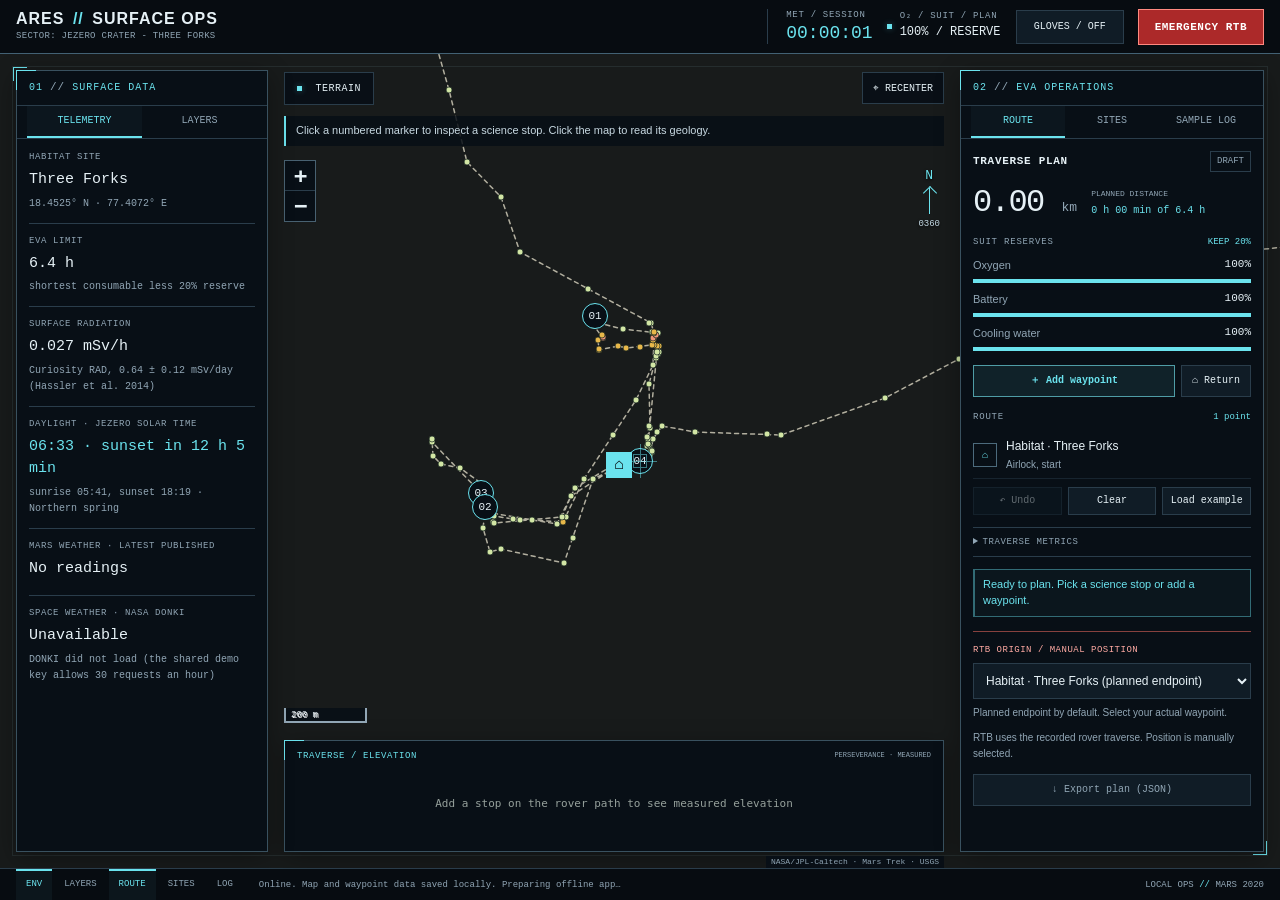
==== index.html @ 91533d03 "Improved Usability for Tablets" ====
<!DOCTYPE html>
<html lang="en">
<head>
  <meta charset="UTF-8">
  <meta name="viewport" content="width=device-width,initial-scale=1,viewport-fit=cover">
  <meta name="theme-color" content="#05090d">
  <title>ARES // Surface Ops</title>
  <link rel="stylesheet" href="assets/vendor/leaflet.css">
  <link rel="stylesheet" href="css/styles.css">
</head>
<body>
<main id="flightDeck" class="flight-deck" aria-label="ARES surface operations flight deck">
  <header class="mission-bar">
    <div class="mission-identity">
      <h1 class="brand">ARES <span>//</span> SURFACE OPS</h1>
      <div class="mission-id" title="SECTOR: JEZERO CRATER - THREE FORKS">SECTOR: JEZERO CRATER - THREE FORKS</div>
    </div>
    <div class="mission-clock" title="Mission elapsed time since this flight-deck session opened">
      <span class="telemetry-label">MET <span class="session-label">/ SESSION</span></span>
      <time id="missionElapsed" datetime="PT0S" aria-label="Mission elapsed time">00:00:00</time>
    </div>
    <div class="suit-status" id="suitStatus" data-state="standby" title="Suit reserves projected by the current EVA plan">
      <span class="status-light" aria-hidden="true"></span>
      <div><span class="telemetry-label">O₂ / SUIT <span class="session-label">/ PLAN</span></span><strong id="suitReadout">-- / STANDBY</strong></div>
    </div>
    <button id="gloveToggle" class="glove-toggle" type="button" aria-label="Glove mode" aria-pressed="false">Glove-Friendly UI: OFF</button>
    <button id="emergencyRTB" type="button">EMERGENCY RTB</button>
  </header>

  <section class="workspace" aria-label="Martian terrain and tactical consoles">
    <section class="map-panel" aria-label="Interactive Martian terrain">
      <div id="mapWrap">
        <div id="map" aria-label="Map of the Jezero delta front. Click a numbered marker to inspect a science stop."></div>
        <div class="map-reticle" aria-hidden="true"></div>
        <div class="map-hint" id="mapHint" aria-live="polite"></div>
        <div class="map-readout" id="readout"></div>
      </div>
      <div class="map-top">
        <div><span class="status-light" aria-hidden="true"></span> TERRAIN <span class="map-sector">/ JEZERO WESTERN DELTA</span></div>
        <button id="resetView" type="button" aria-label="Recenter terrain map">⌖ RECENTER</button>
      </div>
      <div class="map-bearing" aria-hidden="true"><span>N</span><i></i>0360</div>
      <section class="profile panel" aria-label="Measured route elevation">
        <div class="profile-title">TRAVERSE / ELEVATION <span>PERSEVERANCE · MEASURED</span></div>
        <canvas id="profile" aria-label="Elevation along the planned route"></canvas>
      </section>
    </section>

    <aside class="surface-dock hud-dock panel" aria-label="Surface data console">
      <div class="dock-heading"><span>01 <span class="muted">//</span> SURFACE DATA</span><button class="dock-close" type="button" aria-label="Close surface console">×</button></div>
      <nav class="dock-tabs" aria-label="Surface console views">
        <button type="button" data-console="environment" aria-controls="environmentPanel" aria-pressed="true">TELEMETRY</button>
        <button type="button" data-console="layers" aria-controls="layersPanel" aria-pressed="false">LAYERS</button>
      </nav>
      <div class="dock-scroll" tabindex="0" aria-label="Surface data">
        <section id="environmentPanel" data-console-group="surface" data-console-view="environment" aria-label="Site conditions">
          <!-- Conditions are populated from the existing NASA feeds and solar clock. -->
          <div class="conditions" id="conditions"></div>
        </section>
        <section id="layersPanel" class="layers" data-console-group="surface" data-console-view="layers" aria-label="Map layers" hidden>
          <div class="panel-title"><h2>TERRAIN OVERLAYS</h2><span class="micro-label">OPACITY / %</span></div>
          <div id="layerControls"></div>
          <div class="legend" aria-label="Rover tilt legend">
            <span><i class="swatch tilt-ok"></i> Rover tilt &lt; 10°</span>
            <span><i class="swatch tilt-caution"></i> Tilt 10°–15°</span>
            <span><i class="swatch tilt-steep"></i> Tilt &gt; 15°</span>
          </div>
          <details class="source-note">
            <summary>DATA PROVENANCE</summary>
            <p>Tiles: NASA Mars Trek. Rover stops: Perseverance waypoints, sols 13–719. Geology: USGS global geologic map.</p>
            <a href="README.md" target="_blank" rel="noopener">Sources and method ↗</a>
          </details>
        </section>
      </div>
    </aside>

    <aside class="operations-dock hud-dock panel" aria-label="EVA operations console">
      <div class="dock-heading"><span>02 <span class="muted">//</span> EVA OPERATIONS</span><button class="dock-close" type="button" aria-label="Close operations console">×</button></div>
      <nav class="dock-tabs" aria-label="Operations console views">
        <button type="button" data-console="route" aria-controls="routePanel" aria-pressed="true">ROUTE</button>
        <button type="button" data-console="sites" aria-controls="sitesPanel" aria-pressed="false">SITES</button>
        <button type="button" data-console="sampling" aria-controls="sampling" aria-pressed="false">SAMPLE LOG</button>
      </nav>
      <div class="dock-scroll operations-scroll" tabindex="0" aria-label="EVA operations">
        <section id="routePanel" class="planner" data-console-group="operations" data-console-view="route" aria-label="EVA plan">
          <div class="panel-title"><h2>TRAVERSE PLAN</h2><span class="tag" id="verdict">DRAFT</span></div>
          <div class="route-summary">
            <strong id="distance">0.00 <small>km</small></strong>
            <div>PLANNED DISTANCE<br><span id="duration"></span></div>
          </div>
          <div class="budget-title">SUIT RESERVES <span id="reserveNote"></span></div>
          <div id="budgets"></div>
          <div class="route-actions">
            <button id="addMode" class="primary" type="button" aria-pressed="false">＋ Add waypoint</button>
            <button id="returnHome" type="button">⌂ Return</button>
          </div>
          <div class="plan-label">ROUTE <span id="pointCount"></span></div>
          <ol id="routeList" aria-label="Planned waypoints"></ol>
          <div class="small-actions">
            <button id="undo" type="button">↶ Undo</button>
            <button id="clear" type="button">Clear</button>
            <button id="demo" type="button">Load example</button>
          </div>
          <details class="route-metrics">
            <summary>TRAVERSE METRICS</summary>
            <div class="stats" id="stats"></div>
          </details>
          <div id="alerts" aria-live="polite"></div>
          <section class="rtb-panel" aria-label="Emergency return to base">
            <div class="rtb-position">
              <label for="crewPosition">RTB ORIGIN / MANUAL POSITION</label>
              <select id="crewPosition" aria-describedby="positionNote"></select>
              <p id="positionNote">Planned endpoint by default. Select your actual waypoint.</p>
            </div>
            <div id="rtbStatus" role="status">RTB uses the recorded rover traverse. Position is manually selected.</div>
            <button id="dismissRTB" type="button" hidden>Dismiss return overlay</button>
          </section>
          <button class="export" id="export" type="button">↓ Export plan (JSON)</button>
        </section>

        <section id="sitesPanel" class="targets" data-console-group="operations" data-console-view="sites" aria-labelledby="sitesTitle" hidden>
          <div class="panel-title"><h2 id="sitesTitle">SCIENCE TARGETS</h2><span class="micro-label">SELECT TO INSPECT</span></div>
          <!-- Keep the startup hook used by app.js without restoring the editorial introduction. -->
          <span id="scienceGoal" hidden></span>
          <div id="targetCards"></div>
        </section>

        <section id="sampling" class="sampling" data-console-group="operations" data-console-view="sampling" aria-labelledby="samplingTitle" hidden>
          <div class="panel-title"><h2 id="samplingTitle">GEOLOGICAL SAMPLE LOG</h2><span id="sampleCount" class="tag">0 logs</span></div>
          <div class="sample-grid">
            <div>
              <label for="sampleWaypoint">SAMPLING WAYPOINT</label>
              <select id="sampleWaypoint"></select>
              <p id="sampleLocation" class="drawer-meta"></p>
              <div class="dictation-actions">
                <button id="startDictation" type="button">Start voice note</button>
                <button id="stopDictation" type="button" disabled>Stop dictation</button>
              </div>
              <p id="speechStatus" role="status"></p>
              <p id="speechInterim" aria-live="off"></p>
              <label for="sampleText">OBSERVATIONS / REVIEW BEFORE SAVING</label>
              <textarea id="sampleText" rows="5" placeholder="Rock texture, bedding, sample ID, collection method…" aria-describedby="sampleHelp"></textarea>
              <p id="sampleHelp" class="muted">Logs and drafts stay on this device and export with the plan. Audio is transcribed, not recorded.</p>
              <button id="saveSample" class="primary" type="button">Save sample log</button>
            </div>
            <ol id="sampleLogs" aria-label="Saved logs for the selected waypoint"></ol>
          </div>
        </section>
      </div>
    </aside>
  </section>

  <div class="system-bar">
    <nav class="console-launcher" aria-label="Open tactical console">
      <button type="button" data-console="environment" aria-controls="environmentPanel" aria-pressed="false">ENV</button>
      <button type="button" data-console="layers" aria-controls="layersPanel" aria-pressed="false">LAYERS</button>
      <button type="button" data-console="route" aria-controls="routePanel" aria-pressed="false">ROUTE</button>
      <button type="button" data-console="sites" aria-controls="sitesPanel" aria-pressed="false">SITES</button>
      <button type="button" data-console="sampling" aria-controls="sampling" aria-pressed="false">LOG</button>
    </nav>
    <p id="offlineStatus" role="status">Preparing local map and waypoint cache…</p>
    <span class="system-mode">LOCAL OPS <span aria-hidden="true">//</span> MARS 2020</span>
  </div>
</main>

<dialog id="inspection" aria-label="Science target inspection">
  <button id="closeDrawer" type="button" aria-label="Close inspection">×</button>
  <div id="drawerContent"></div>
</dialog>

<!-- Order matters: config and data first, then logic, then the UI. -->
<script src="assets/vendor/leaflet.js"></script>
<script src="js/offlineAssets.js"></script>
<script src="js/config.js"></script>
<script src="js/geo.js"></script>
<script src="js/roverTraverse.js"></script>
<script src="js/marsData.js"></script>
<script src="js/crewRouter.js"></script>
<script src="js/planner.js"></script>
<script src="js/nasaApi.js"></script>
<script src="js/speechNotes.js"></script>
<script src="js/sampleLog.js"></script>
<script src="js/app.js"></script>
<script src="js/solarClock.js"></script>
<script>
/* Presentation only: console navigation, session MET and a mirror of existing suit reserves. */
(function () {
  'use strict';
  var elapsed = document.getElementById('missionElapsed');
  var startedAt = performance.now();
  function tick() {
    var seconds = Math.floor((performance.now() - startedAt) / 1000);
    elapsed.textContent = [Math.floor(seconds / 3600), Math.floor(seconds / 60) % 60, seconds % 60]
      .map(function (value) { return String(value).padStart(2, '0'); }).join(':');
    elapsed.dateTime = 'PT' + seconds + 'S';
  }
  tick();
  setInterval(tick, 1000);

  var compact = window.matchMedia('(max-width: 1100px)');
  var panels = Array.from(document.querySelectorAll('[data-console-view]'));
  var controls = Array.from(document.querySelectorAll('[data-console]'));
  var openDock = '';
  function syncControls() {
    controls.forEach(function (button) {
      var panel = panels.find(function (item) { return item.dataset.consoleView === button.dataset.console; });
      var shown = !panel.hidden;
      if (button.closest('.console-launcher') && compact.matches) shown = shown && openDock === panel.dataset.consoleGroup;
      button.setAttribute('aria-pressed', String(shown));
    });
  }
  function showConsole(view, toggle) {
    var panel = panels.find(function (item) { return item.dataset.consoleView === view; });
    if (!panel) return;
    var group = panel.dataset.consoleGroup;
    openDock = toggle && !panel.hidden && openDock === group ? '' : group;
    document.body.dataset.openDock = openDock;
    panels.forEach(function (item) {
      if (item.dataset.consoleGroup === group) item.hidden = item !== panel;
    });
    panel.closest('.dock-scroll').scrollTop = 0;
    syncControls();
  }
  controls.forEach(function (button) {
    button.addEventListener('click', function () {
      showConsole(button.dataset.console, !!button.closest('.console-launcher'));
    });
  });
  function closeConsole() {
    var active = document.activeElement;
    var dock = active && active.closest('.hud-dock');
    var selected = dock && dock.querySelector('[data-console-view]:not([hidden])');
    openDock = '';
    delete document.body.dataset.openDock;
    syncControls();
    if (compact.matches && selected) {
      document.querySelector('.console-launcher [data-console="' + selected.dataset.consoleView + '"]').focus();
    }
  }
  document.querySelectorAll('.dock-close').forEach(function (button) { button.addEventListener('click', closeConsole); });
  document.addEventListener('keydown', function (event) {
    if (event.key === 'Escape' && !document.getElementById('inspection').open) closeConsole();
  });
  compact.addEventListener('change', syncControls);
  syncControls();

  // Reveal the sample console before the existing logger moves keyboard focus into it.
  document.addEventListener('click', function (event) {
    var button = event.target.closest('button');
    if (button && (button.matches('.route-log') || button.matches('#drawerContent > button:not(.primary)'))) {
      showConsole('sampling', false);
    }
    if (button && button.id === 'emergencyRTB') {
      showConsole('route', false);
      requestAnimationFrame(function () {
        document.querySelector('.rtb-panel').scrollIntoView({ block: 'nearest' });
      });
    }
  }, true);

  function syncSuit() {
    var budgets = Array.from(document.querySelectorAll('#budgets .budget'));
    var oxygen = budgets.find(function (budget) { return budget.firstElementChild.firstElementChild.textContent === 'Oxygen'; });
    var status = document.getElementById('suitStatus');
    var readout = document.getElementById('suitReadout');
    if (!oxygen) return;
    var low = budgets.some(function (budget) { return !!budget.querySelector('.low'); });
    status.dataset.state = low ? 'low' : 'nominal';
    readout.textContent = oxygen.firstElementChild.lastElementChild.textContent + (low ? ' / LOW' : ' / RESERVE');
    status.setAttribute('aria-label', 'Planned oxygen reserve ' + oxygen.firstElementChild.lastElementChild.textContent +
      (low ? '. Suit reserve below configured margin.' : '. Suit reserves within configured margin.'));
  }
  new MutationObserver(syncSuit).observe(document.getElementById('budgets'), { childList: true, subtree: true, characterData: true });
  syncSuit();
})();
</script>
</body>
</html>
---- assets/vendor/leaflet.css ----
/* required styles */

.leaflet-pane,
.leaflet-tile,
.leaflet-marker-icon,
.leaflet-marker-shadow,
.leaflet-tile-container,
.leaflet-pane > svg,
.leaflet-pane > canvas,
.leaflet-zoom-box,
.leaflet-image-layer,
.leaflet-layer {
	position: absolute;
	left: 0;
	top: 0;
	}
.leaflet-container {
	overflow: hidden;
	}
.leaflet-tile,
.leaflet-marker-icon,
.leaflet-marker-shadow {
	-webkit-user-select: none;
	   -moz-user-select: none;
	        user-select: none;
	  -webkit-user-drag: none;
	}
/* Prevents IE11 from highlighting tiles in blue */
.leaflet-tile::selection {
	background: transparent;
}
/* Safari renders non-retina tile on retina better with this, but Chrome is worse */
.leaflet-safari .leaflet-tile {
	image-rendering: -webkit-optimize-contrast;
	}
/* hack that prevents hw layers "stretching" when loading new tiles */
.leaflet-safari .leaflet-tile-container {
	width: 1600px;
	height: 1600px;
	-webkit-transform-origin: 0 0;
	}
.leaflet-marker-icon,
.leaflet-marker-shadow {
	display: block;
	}
/* .leaflet-container svg: reset svg max-width decleration shipped in Joomla! (joomla.org) 3.x */
/* .leaflet-container img: map is broken in FF if you have max-width: 100% on tiles */
.leaflet-container .leaflet-overlay-pane svg {
	max-width: none !important;
	max-height: none !important;
	}
.leaflet-container .leaflet-marker-pane img,
.leaflet-container .leaflet-shadow-pane img,
.leaflet-container .leaflet-tile-pane img,
.leaflet-container img.leaflet-image-layer,
.leaflet-container .leaflet-tile {
	max-width: none !important;
	max-height: none !important;
	width: auto;
	padding: 0;
	}

.leaflet-container img.leaflet-tile {
	/* See: https://bugs.chromium.org/p/chromium/issues/detail?id=600120 */
	mix-blend-mode: plus-lighter;
}

.leaflet-container.leaflet-touch-zoom {
	-ms-touch-action: pan-x pan-y;
	touch-action: pan-x pan-y;
	}
.leaflet-container.leaflet-touch-drag {
	-ms-touch-action: pinch-zoom;
	/* Fallback for FF which doesn't support pinch-zoom */
	touch-action: none;
	touch-action: pinch-zoom;
}
.leaflet-container.leaflet-touch-drag.leaflet-touch-zoom {
	-ms-touch-action: none;
	touch-action: none;
}
.leaflet-container {
	-webkit-tap-highlight-color: transparent;
}
.leaflet-container a {
	-webkit-tap-highlight-color: rgba(51, 181, 229, 0.4);
}
.leaflet-tile {
	filter: inherit;
	visibility: hidden;
	}
.leaflet-tile-loaded {
	visibility: inherit;
	}
.leaflet-zoom-box {
	width: 0;
	height: 0;
	-moz-box-sizing: border-box;
	     box-sizing: border-box;
	z-index: 800;
	}
/* workaround for https://bugzilla.mozilla.org/show_bug.cgi?id=888319 */
.leaflet-overlay-pane svg {
	-moz-user-select: none;
	}

.leaflet-pane         { z-index: 400; }

.leaflet-tile-pane    { z-index: 200; }
.leaflet-overlay-pane { z-index: 400; }
.leaflet-shadow-pane  { z-index: 500; }
.leaflet-marker-pane  { z-index: 600; }
.leaflet-tooltip-pane   { z-index: 650; }
.leaflet-popup-pane   { z-index: 700; }

.leaflet-map-pane canvas { z-index: 100; }
.leaflet-map-pane svg    { z-index: 200; }

.leaflet-vml-shape {
	width: 1px;
	height: 1px;
	}
.lvml {
	behavior: url(#default#VML);
	display: inline-block;
	position: absolute;
	}


/* control positioning */

.leaflet-control {
	position: relative;
	z-index: 800;
	pointer-events: visiblePainted; /* IE 9-10 doesn't have auto */
	pointer-events: auto;
	}
.leaflet-top,
.leaflet-bottom {
	position: absolute;
	z-index: 1000;
	pointer-events: none;
	}
.leaflet-top {
	top: 0;
	}
.leaflet-right {
	right: 0;
	}
.leaflet-bottom {
	bottom: 0;
	}
.leaflet-left {
	left: 0;
	}
.leaflet-control {
	float: left;
	clear: both;
	}
.leaflet-right .leaflet-control {
	float: right;
	}
.leaflet-top .leaflet-control {
	margin-top: 10px;
	}
.leaflet-bottom .leaflet-control {
	margin-bottom: 10px;
	}
.leaflet-left .leaflet-control {
	margin-left: 10px;
	}
.leaflet-right .leaflet-control {
	margin-right: 10px;
	}


/* zoom and fade animations */

.leaflet-fade-anim .leaflet-popup {
	opacity: 0;
	-webkit-transition: opacity 0.2s linear;
	   -moz-transition: opacity 0.2s linear;
	        transition: opacity 0.2s linear;
	}
.leaflet-fade-anim .leaflet-map-pane .leaflet-popup {
	opacity: 1;
	}
.leaflet-zoom-animated {
	-webkit-transform-origin: 0 0;
	    -ms-transform-origin: 0 0;
	        transform-origin: 0 0;
	}
svg.leaflet-zoom-animated {
	will-change: transform;
}

.leaflet-zoom-anim .leaflet-zoom-animated {
	-webkit-transition: -webkit-transform 0.25s cubic-bezier(0,0,0.25,1);
	   -moz-transition:    -moz-transform 0.25s cubic-bezier(0,0,0.25,1);
	        transition:         transform 0.25s cubic-bezier(0,0,0.25,1);
	}
.leaflet-zoom-anim .leaflet-tile,
.leaflet-pan-anim .leaflet-tile {
	-webkit-transition: none;
	   -moz-transition: none;
	        transition: none;
	}

.leaflet-zoom-anim .leaflet-zoom-hide {
	visibility: hidden;
	}


/* cursors */

.leaflet-interactive {
	cursor: pointer;
	}
.leaflet-grab {
	cursor: -webkit-grab;
	cursor:    -moz-grab;
	cursor:         grab;
	}
.leaflet-crosshair,
.leaflet-crosshair .leaflet-interactive {
	cursor: crosshair;
	}
.leaflet-popup-pane,
.leaflet-control {
	cursor: auto;
	}
.leaflet-dragging .leaflet-grab,
.leaflet-dragging .leaflet-grab .leaflet-interactive,
.leaflet-dragging .leaflet-marker-draggable {
	cursor: move;
	cursor: -webkit-grabbing;
	cursor:    -moz-grabbing;
	cursor:         grabbing;
	}

/* marker & overlays interactivity */
.leaflet-marker-icon,
.leaflet-marker-shadow,
.leaflet-image-layer,
.leaflet-pane > svg path,
.leaflet-tile-container {
	pointer-events: none;
	}

.leaflet-marker-icon.leaflet-interactive,
.leaflet-image-layer.leaflet-interactive,
.leaflet-pane > svg path.leaflet-interactive,
svg.leaflet-image-layer.leaflet-interactive path {
	pointer-events: visiblePainted; /* IE 9-10 doesn't have auto */
	pointer-events: auto;
	}

/* visual tweaks */

.leaflet-container {
	background: #ddd;
	outline-offset: 1px;
	}
.leaflet-container a {
	color: #0078A8;
	}
.leaflet-zoom-box {
	border: 2px dotted #38f;
	background: rgba(255,255,255,0.5);
	}


/* general typography */
.leaflet-container {
	font-family: "Helvetica Neue", Arial, Helvetica, sans-serif;
	font-size: 12px;
	font-size: 0.75rem;
	line-height: 1.5;
	}


/* general toolbar styles */

.leaflet-bar {
	box-shadow: 0 1px 5px rgba(0,0,0,0.65);
	border-radius: 4px;
	}
.leaflet-bar a {
	background-color: #fff;
	border-bottom: 1px solid #ccc;
	width: 26px;
	height: 26px;
	line-height: 26px;
	display: block;
	text-align: center;
	text-decoration: none;
	color: black;
	}
.leaflet-bar a,
.leaflet-control-layers-toggle {
	background-position: 50% 50%;
	background-repeat: no-repeat;
	display: block;
	}
.leaflet-bar a:hover,
.leaflet-bar a:focus {
	background-color: #f4f4f4;
	}
.leaflet-bar a:first-child {
	border-top-left-radius: 4px;
	border-top-right-radius: 4px;
	}
.leaflet-bar a:last-child {
	border-bottom-left-radius: 4px;
	border-bottom-right-radius: 4px;
	border-bottom: none;
	}
.leaflet-bar a.leaflet-disabled {
	cursor: default;
	background-color: #f4f4f4;
	color: #bbb;
	}

.leaflet-touch .leaflet-bar a {
	width: 30px;
	height: 30px;
	line-height: 30px;
	}
.leaflet-touch .leaflet-bar a:first-child {
	border-top-left-radius: 2px;
	border-top-right-radius: 2px;
	}
.leaflet-touch .leaflet-bar a:last-child {
	border-bottom-left-radius: 2px;
	border-bottom-right-radius: 2px;
	}

/* zoom control */

.leaflet-control-zoom-in,
.leaflet-control-zoom-out {
	font: bold 18px 'Lucida Console', Monaco, monospace;
	text-indent: 1px;
	}

.leaflet-touch .leaflet-control-zoom-in, .leaflet-touch .leaflet-control-zoom-out  {
	font-size: 22px;
	}


/* layers control */

.leaflet-control-layers {
	box-shadow: 0 1px 5px rgba(0,0,0,0.4);
	background: #fff;
	border-radius: 5px;
	}
.leaflet-control-layers-toggle {
	background-image: url(images/layers.png);
	width: 36px;
	height: 36px;
	}
.leaflet-retina .leaflet-control-layers-toggle {
	background-image: url(images/layers-2x.png);
	background-size: 26px 26px;
	}
.leaflet-touch .leaflet-control-layers-toggle {
	width: 44px;
	height: 44px;
	}
.leaflet-control-layers .leaflet-control-layers-list,
.leaflet-control-layers-expanded .leaflet-control-layers-toggle {
	display: none;
	}
.leaflet-control-layers-expanded .leaflet-control-layers-list {
	display: block;
	position: relative;
	}
.leaflet-control-layers-expanded {
	padding: 6px 10px 6px 6px;
	color: #333;
	background: #fff;
	}
.leaflet-control-layers-scrollbar {
	overflow-y: scroll;
	overflow-x: hidden;
	padding-right: 5px;
	}
.leaflet-control-layers-selector {
	margin-top: 2px;
	position: relative;
	top: 1px;
	}
.leaflet-control-layers label {
	display: block;
	font-size: 13px;
	font-size: 1.08333em;
	}
.leaflet-control-layers-separator {
	height: 0;
	border-top: 1px solid #ddd;
	margin: 5px -10px 5px -6px;
	}

/* Default icon URLs */
.leaflet-default-icon-path { /* used only in path-guessing heuristic, see L.Icon.Default */
	background-image: url(images/marker-icon.png);
	}


/* attribution and scale controls */

.leaflet-container .leaflet-control-attribution {
	background: #fff;
	background: rgba(255, 255, 255, 0.8);
	margin: 0;
	}
.leaflet-control-attribution,
.leaflet-control-scale-line {
	padding: 0 5px;
	color: #333;
	line-height: 1.4;
	}
.leaflet-control-attribution a {
	text-decoration: none;
	}
.leaflet-control-attribution a:hover,
.leaflet-control-attribution a:focus {
	text-decoration: underline;
	}
.leaflet-attribution-flag {
	display: inline !important;
	vertical-align: baseline !important;
	width: 1em;
	height: 0.6669em;
	}
.leaflet-left .leaflet-control-scale {
	margin-left: 5px;
	}
.leaflet-bottom .leaflet-control-scale {
	margin-bottom: 5px;
	}
.leaflet-control-scale-line {
	border: 2px solid #777;
	border-top: none;
	line-height: 1.1;
	padding: 2px 5px 1px;
	white-space: nowrap;
	-moz-box-sizing: border-box;
	     box-sizing: border-box;
	background: rgba(255, 255, 255, 0.8);
	text-shadow: 1px 1px #fff;
	}
.leaflet-control-scale-line:not(:first-child) {
	border-top: 2px solid #777;
	border-bottom: none;
	margin-top: -2px;
	}
.leaflet-control-scale-line:not(:first-child):not(:last-child) {
	border-bottom: 2px solid #777;
	}

.leaflet-touch .leaflet-control-attribution,
.leaflet-touch .leaflet-control-layers,
.leaflet-touch .leaflet-bar {
	box-shadow: none;
	}
.leaflet-touch .leaflet-control-layers,
.leaflet-touch .leaflet-bar {
	border: 2px solid rgba(0,0,0,0.2);
	background-clip: padding-box;
	}


/* popup */

.leaflet-popup {
	position: absolute;
	text-align: center;
	margin-bottom: 20px;
	}
.leaflet-popup-content-wrapper {
	padding: 1px;
	text-align: left;
	border-radius: 12px;
	}
.leaflet-popup-content {
	margin: 13px 24px 13px 20px;
	line-height: 1.3;
	font-size: 13px;
	font-size: 1.08333em;
	min-height: 1px;
	}
.leaflet-popup-content p {
	margin: 17px 0;
	margin: 1.3em 0;
	}
.leaflet-popup-tip-container {
	width: 40px;
	height: 20px;
	position: absolute;
	left: 50%;
	margin-top: -1px;
	margin-left: -20px;
	overflow: hidden;
	pointer-events: none;
	}
.leaflet-popup-tip {
	width: 17px;
	height: 17px;
	padding: 1px;

	margin: -10px auto 0;
	pointer-events: auto;

	-webkit-transform: rotate(45deg);
	   -moz-transform: rotate(45deg);
	    -ms-transform: rotate(45deg);
	        transform: rotate(45deg);
	}
.leaflet-popup-content-wrapper,
.leaflet-popup-tip {
	background: white;
	color: #333;
	box-shadow: 0 3px 14px rgba(0,0,0,0.4);
	}
.leaflet-container a.leaflet-popup-close-button {
	position: absolute;
	top: 0;
	right: 0;
	border: none;
	text-align: center;
	width: 24px;
	height: 24px;
	font: 16px/24px Tahoma, Verdana, sans-serif;
	color: #757575;
	text-decoration: none;
	background: transparent;
	}
.leaflet-container a.leaflet-popup-close-button:hover,
.leaflet-container a.leaflet-popup-close-button:focus {
	color: #585858;
	}
.leaflet-popup-scrolled {
	overflow: auto;
	}

.leaflet-oldie .leaflet-popup-content-wrapper {
	-ms-zoom: 1;
	}
.leaflet-oldie .leaflet-popup-tip {
	width: 24px;
	margin: 0 auto;

	-ms-filter: "progid:DXImageTransform.Microsoft.Matrix(M11=0.70710678, M12=0.70710678, M21=-0.70710678, M22=0.70710678)";
	filter: progid:DXImageTransform.Microsoft.Matrix(M11=0.70710678, M12=0.70710678, M21=-0.70710678, M22=0.70710678);
	}

.leaflet-oldie .leaflet-control-zoom,
.leaflet-oldie .leaflet-control-layers,
.leaflet-oldie .leaflet-popup-content-wrapper,
.leaflet-oldie .leaflet-popup-tip {
	border: 1px solid #999;
	}


/* div icon */

.leaflet-div-icon {
	background: #fff;
	border: 1px solid #666;
	}


/* Tooltip */
/* Base styles for the element that has a tooltip */
.leaflet-tooltip {
	position: absolute;
	padding: 6px;
	background-color: #fff;
	border: 1px solid #fff;
	border-radius: 3px;
	color: #222;
	white-space: nowrap;
	-webkit-user-select: none;
	-moz-user-select: none;
	-ms-user-select: none;
	user-select: none;
	pointer-events: none;
	box-shadow: 0 1px 3px rgba(0,0,0,0.4);
	}
.leaflet-tooltip.leaflet-interactive {
	cursor: pointer;
	pointer-events: auto;
	}
.leaflet-tooltip-top:before,
.leaflet-tooltip-bottom:before,
.leaflet-tooltip-left:before,
.leaflet-tooltip-right:before {
	position: absolute;
	pointer-events: none;
	border: 6px solid transparent;
	background: transparent;
	content: "";
	}

/* Directions */

.leaflet-tooltip-bottom {
	margin-top: 6px;
}
.leaflet-tooltip-top {
	margin-top: -6px;
}
.leaflet-tooltip-bottom:before,
.leaflet-tooltip-top:before {
	left: 50%;
	margin-left: -6px;
	}
.leaflet-tooltip-top:before {
	bottom: 0;
	margin-bottom: -12px;
	border-top-color: #fff;
	}
.leaflet-tooltip-bottom:before {
	top: 0;
	margin-top: -12px;
	margin-left: -6px;
	border-bottom-color: #fff;
	}
.leaflet-tooltip-left {
	margin-left: -6px;
}
.leaflet-tooltip-right {
	margin-left: 6px;
}
.leaflet-tooltip-left:before,
.leaflet-tooltip-right:before {
	top: 50%;
	margin-top: -6px;
	}
.leaflet-tooltip-left:before {
	right: 0;
	margin-right: -12px;
	border-left-color: #fff;
	}
.leaflet-tooltip-right:before {
	left: 0;
	margin-left: -12px;
	border-right-color: #fff;
	}

/* Printing */

@media print {
	/* Prevent printers from removing background-images of controls. */
	.leaflet-control {
		-webkit-print-color-adjust: exact;
		print-color-adjust: exact;
		}
	}
---- css/styles.css ----
/* ARES flight deck: system fonts keep the HUD available offline. */
:root {
  color-scheme: dark;
  --bg: #05090d;
  --panel: #080f16;
  --line: #2a3d4b;
  --text: #e6f1f6;
  --muted: #91a6b5;
  --accent: #6be3ee;
  --warn: #ffca65;
  --danger: #ff655f;
  --display: 'Bahnschrift', 'Arial Narrow', sans-serif;
  --body: 'Segoe UI', Arial, sans-serif;
  --mono: 'Cascadia Mono', Consolas, 'Courier New', monospace;
  --header-height: 54px;
  --system-height: 32px;
  --surface-width: 252px;
  --operations-width: 304px;
  --left-clear: calc(var(--surface-width) + 32px);
  --right-clear: calc(var(--operations-width) + 32px);
  --profile-height: 112px;
}

* { box-sizing: border-box; scrollbar-width: thin; scrollbar-color: #3b5363 #080e14; }
html, body, .flight-deck { width: 100%; height: 100vh; overflow: hidden; }
@supports (height: 100dvh) { html, body, .flight-deck { height: 100dvh; } }
body { margin: 0; background: var(--bg); color: var(--text); font: 12px/1.45 var(--body); font-variant-numeric: tabular-nums; }
.flight-deck { position: relative; isolation: isolate; }
[hidden] { display: none !important; }
a { color: var(--accent); text-decoration: none; }
a:hover { text-decoration: underline; }
button, select, textarea { color: var(--text); background: #101c26; border: 1px solid var(--line); border-radius: 0; font: inherit; }
button { min-height: 32px; padding: 6px 10px; cursor: pointer; touch-action: manipulation; transition: background .15s, border-color .15s; }
button:hover { background: #19313e; border-color: #6a93a6; }
button:disabled { opacity: .4; cursor: default; }
button:focus-visible, a:focus-visible, input:focus-visible, select:focus-visible, textarea:focus-visible, summary:focus-visible, [tabindex]:focus-visible { outline: 2px solid var(--warn); outline-offset: -2px; }
button, label, .telemetry-label, .mission-id, .dock-heading, .tag, .micro-label, .plan-label, .budget-title, .profile-title, .drawer-meta { font-family: var(--mono); }
h1, h2, h3, p { margin: 0; }
h2 { font: 600 11px/1.4 var(--mono); letter-spacing: .7px; }
label { display: block; margin-bottom: 6px; color: var(--muted); font-size: 10px; letter-spacing: .5px; }
select, textarea { width: 100%; max-width: 100%; min-height: 36px; padding: 8px; font-size: 12px; }
select { text-overflow: ellipsis; }
textarea { resize: vertical; min-height: 112px; line-height: 1.6; }
.muted { color: var(--muted); font-size: 11px; }
.good { color: var(--accent); }
.bad { color: var(--danger); }
.eyebrow { color: var(--accent); font: 11px var(--mono); letter-spacing: 1px; }

/* Compact EVA telemetry bar. */
.mission-bar { position: absolute; inset: 0 0 auto; height: var(--header-height); display: flex; align-items: center; gap: 18px; padding: 0 16px; background: #070c11; border-bottom: 1px solid #426174; z-index: 1000; }
.mission-identity { display: flex; align-items: center; gap: 28px; min-width: 0; margin-right: auto; }
.brand { font: 700 16px var(--display); letter-spacing: 1px; white-space: nowrap; }
.brand span { color: var(--accent); margin: 0 3px; }
.mission-id { color: var(--muted); font-size: 10px; letter-spacing: .3px; }
.mission-clock, .suit-status { flex: none; }
.mission-clock { border-left: 1px solid var(--line); padding-left: 18px; }
.telemetry-label { display: block; font-size: 9px; color: var(--muted); letter-spacing: .7px; }
#missionElapsed { display: block; font: 18px/1.25 var(--mono); color: var(--accent); white-space: nowrap; }
.suit-status { display: flex; align-items: center; gap: 8px; min-width: 115px; }
.suit-status strong { display: block; font: 12px/1.6 var(--mono); white-space: nowrap; }
.status-light { display: inline-block; width: 5px; height: 5px; background: var(--accent); box-shadow: 0 0 6px #6be3ee55; flex: none; }
.suit-status[data-state="standby"] .status-light { background: var(--muted); }
.suit-status[data-state="low"] { color: var(--danger); }
.suit-status[data-state="low"] .status-light { background: var(--danger); box-shadow: 0 0 6px #ff655f55; }
.glove-toggle { font-size: 0; min-width: 108px; height: 34px; }
.glove-toggle::after { content: 'GLOVES / OFF'; font: 10px var(--mono); }
.glove-toggle[aria-pressed="true"] { color: #090d11; background: var(--warn); border-color: var(--warn); }
.glove-toggle[aria-pressed="true"]::after { content: 'GLOVES / ON'; }
#emergencyRTB { flex: none; height: 36px; padding: 0 16px; color: #fff; background: #ac2929; border-color: #ff8980; font: 700 11px var(--mono); letter-spacing: .5px; }
#emergencyRTB:hover { background: #d03833; border-color: #fff; }

/* Terrain is the full workspace; every console floats over the map. */
.workspace { position: absolute; inset: var(--header-height) 0 var(--system-height); overflow: hidden; }
.map-panel, #mapWrap, #map { position: absolute; inset: 0; }
.map-panel { z-index: 0; isolation: isolate; }
#map { background: #181b1b; font: inherit; }
#map.adding { cursor: crosshair; }
.map-panel::after { content: ''; position: absolute; inset: 12px; border: 1px solid #9cc8d51a; pointer-events: none; z-index: 450; background: linear-gradient(var(--accent), var(--accent)) left top / 14px 1px no-repeat, linear-gradient(var(--accent), var(--accent)) left top / 1px 14px no-repeat, linear-gradient(var(--accent), var(--accent)) right bottom / 14px 1px no-repeat, linear-gradient(var(--accent), var(--accent)) right bottom / 1px 14px no-repeat; }
.map-top { position: absolute; top: 16px; left: var(--left-clear); right: var(--right-clear); display: flex; align-items: center; justify-content: space-between; gap: 10px; min-height: 36px; z-index: 500; font: 10px var(--mono); letter-spacing: .5px; }
.map-top > div { padding: 10px 12px; background: #080f16e8; border: 1px solid var(--line); }
.map-top .status-light { margin-right: 7px; }
.map-top button { flex: none; background: #080f16e8; font-size: 10px; }
.map-sector { color: var(--muted); }
.map-hint { position: absolute; top: 62px; left: var(--left-clear); right: var(--right-clear); z-index: 450; color: #c8d9e2; background: #080f16d9; border-left: 2px solid var(--accent); padding: 7px 10px; font-size: 11px; pointer-events: none; }
.map-readout { position: absolute; bottom: calc(var(--profile-height) + 28px); left: var(--left-clear); right: var(--right-clear); z-index: 450; color: #e6f1f6; text-align: right; font: 10px/1.7 var(--mono); text-shadow: 0 1px 3px #000, 0 0 4px #000; pointer-events: none; }
.map-reticle { position: absolute; left: 50%; top: 50%; width: 34px; height: 34px; transform: translate(-50%, -50%); z-index: 450; pointer-events: none; opacity: .5; background: linear-gradient(var(--accent), var(--accent)) center / 1px 100% no-repeat, linear-gradient(var(--accent), var(--accent)) center / 100% 1px no-repeat; }
.map-reticle::after { content: ''; position: absolute; inset: 10px; border: 1px solid var(--accent); }
.map-bearing { position: absolute; top: 114px; right: calc(var(--right-clear) + 4px); z-index: 450; display: grid; justify-items: center; gap: 5px; color: #c6dce7; font: 9px var(--mono); pointer-events: none; text-shadow: 0 1px 3px #000; }
.map-bearing span { font-size: 13px; color: var(--accent); }
.map-bearing i { width: 1px; height: 26px; background: var(--accent); position: relative; }
.map-bearing i::before { content: ''; position: absolute; top: 0; left: -4px; width: 9px; height: 9px; border-top: 1px solid var(--accent); border-left: 1px solid var(--accent); transform: rotate(45deg); }
.panel { border: 1px solid #39515f; background: var(--panel); border-radius: 0; box-shadow: 0 6px 24px #0005; }
.profile { position: absolute; bottom: 16px; left: var(--left-clear); right: var(--right-clear); height: var(--profile-height); padding: 9px 12px; z-index: 500; }
.profile-title { display: flex; justify-content: space-between; gap: 8px; font-size: 9px; letter-spacing: .6px; color: var(--accent); }
.profile-title span { color: var(--muted); font-size: 8px; }
#profile { display: block; width: 100%; height: calc(100% - 18px); margin-top: 4px; }

/* Dock shells stay fixed; only their operational content can scroll. */
.hud-dock { position: absolute; top: 16px; bottom: 16px; display: flex; flex-direction: column; min-height: 0; z-index: 600; }
.hud-dock::before, .profile::before { content: ''; position: absolute; left: -1px; top: -1px; width: 19px; height: 19px; border-left: 1px solid var(--accent); border-top: 1px solid var(--accent); pointer-events: none; }
.surface-dock { left: 16px; width: var(--surface-width); }
.operations-dock { right: 16px; width: var(--operations-width); }
.dock-heading { display: flex; align-items: center; justify-content: space-between; flex: none; min-height: 35px; padding: 0 12px; border-bottom: 1px solid var(--line); color: var(--accent); font-size: 10px; letter-spacing: 1px; }
.dock-close { display: none; }
.dock-tabs { display: flex; flex: none; padding: 0 10px; border-bottom: 1px solid var(--line); }
.dock-tabs button { flex: 1; border: 0; border-bottom: 2px solid transparent; background: transparent; font-size: 10px; color: var(--muted); padding-inline: 4px; }
.dock-tabs button[aria-pressed="true"] { border-bottom-color: var(--accent); color: var(--accent); background: #6be3ee09; }
.dock-tabs button:hover { color: var(--text); background: #6be3ee10; }
.dock-scroll { flex: 1; min-height: 0; overflow: auto; overscroll-behavior: contain; padding: 12px; }
.panel-title { display: flex; align-items: center; justify-content: space-between; gap: 8px; }
.micro-label { font-size: 8px; color: var(--muted); }
.conditions > div { padding: 11px 0; border-bottom: 1px solid var(--line); }
.conditions > div:first-child { padding-top: 0; }
.conditions > div:last-child { border-bottom: 0; }
.conditions label { margin-bottom: 5px; font-size: 9px; letter-spacing: .6px; }
.conditions strong { display: block; font: 15px/1.5 var(--mono); overflow-wrap: anywhere; }
.conditions small { display: block; color: var(--muted); font: 10px/1.6 var(--mono); margin-top: 4px; }
.layer { padding: 12px 0; border-bottom: 1px solid var(--line); }
.layer-head { display: flex; align-items: center; gap: 8px; }
.layer-head input { accent-color: var(--accent); width: 16px; height: 16px; margin: 0; flex: none; }
.layer-head label { margin: 0; color: var(--text); font: 12px var(--body); letter-spacing: 0; cursor: pointer; }
.layer small { display: block; color: var(--muted); font-size: 10px; margin: 5px 0 7px 24px; }
.slider-row { display: flex; align-items: center; gap: 8px; margin-left: 24px; }
.slider-row input { width: 100%; min-width: 0; accent-color: var(--accent); }
.slider-row output { min-width: 32px; text-align: right; color: var(--accent); font: 10px var(--mono); }
.legend { display: grid; gap: 7px; color: var(--muted); font: 10px var(--mono); padding: 14px 0; }
.swatch { display: inline-block; width: 6px; height: 6px; margin-right: 8px; }
/* Match the rover's existing scientific map symbology. */
.tilt-ok { background: #d2e6a5; }
.tilt-caution { background: #e8b84a; }
.tilt-steep { background: #ed9678; }
.source-note { border-top: 1px solid var(--line); padding-top: 12px; color: var(--muted); font-size: 10px; line-height: 1.7; }
.source-note summary { cursor: pointer; font: 10px var(--mono); }
.source-note p { margin: 10px 0; }

/* Route and consumables use aligned, tabular instrument readouts. */
.tag { padding: 3px 6px; border: 1px solid var(--line); color: var(--muted); font-size: 9px; white-space: nowrap; }
.tag.good { color: var(--accent); border-color: #387d85; background: #6be3ee0d; }
.tag.warn { color: var(--warn); border-color: #947438; background: #ffca6510; }
.tag.bad { color: var(--danger); border-color: #a74545; background: #ff655f12; }
.route-summary { display: flex; align-items: center; gap: 14px; margin: 12px 0; }
.route-summary > strong { color: var(--text); font: 32px/1.2 var(--mono); white-space: nowrap; letter-spacing: -1.5px; }
.route-summary small { color: var(--muted); font-size: 13px; letter-spacing: 0; }
.route-summary > div { font: 8px/1.9 var(--mono); color: var(--muted); }
.route-summary > div span { color: var(--accent); font-size: 10px; }
.route-actions { display: flex; gap: 6px; margin-top: 14px; }
.route-actions button { font-size: 10px; }
.primary { background: #6be3ee16; border-color: #4f9da6; color: var(--accent); font-weight: 600; }
.route-actions .primary { flex: 1; }
.primary:hover, .primary.selected { color: #05090d; background: var(--accent); border-color: var(--accent); }
.plan-label, .budget-title { display: flex; align-items: center; justify-content: space-between; color: var(--muted); font-size: 9px; letter-spacing: .8px; margin-top: 14px; }
.plan-label span, .budget-title span { color: var(--accent); letter-spacing: 0; }
ol { list-style: none; padding: 0; margin: 8px 0; }
#routeList { max-height: 152px; overflow: auto; overscroll-behavior: contain; }
#routeList li { display: flex; gap: 9px; align-items: center; font-size: 12px; padding: 6px 0; border-bottom: 1px solid #2a3d4b77; }
#routeList li b { display: grid; place-items: center; width: 24px; height: 24px; flex: none; border: 1px solid #4c6a7c; color: var(--accent); font: 10px var(--mono); }
#routeList li small { display: block; font-size: 10px; color: var(--muted); margin-top: 2px; }
.route-log { margin-left: auto; flex: none; font-size: 10px; }
.small-actions { display: flex; gap: 6px; }
.small-actions button { flex: 1; min-height: 28px; font-size: 10px; padding: 4px 6px; }
.stats { margin-top: 12px; border-top: 1px solid var(--line); }
.route-metrics { margin-top: 12px; border-block: 1px solid var(--line); }
.route-metrics summary { cursor: pointer; padding: 9px 0; color: var(--muted); font: 9px var(--mono); letter-spacing: .6px; }
.route-metrics[open] summary { color: var(--accent); }
.route-metrics .stats { margin-top: 0; }
.stat { display: flex; align-items: center; justify-content: space-between; gap: 8px; padding: 5px 0; border-bottom: 1px solid #2a3d4b77; color: var(--muted); font-size: 11px; }
.stat span:last-child { color: var(--text); font: 10px var(--mono); white-space: nowrap; }
.budget { margin-top: 9px; }
.budget > div:first-child { display: flex; justify-content: space-between; color: var(--muted); font-size: 11px; }
.budget > div:first-child span:last-child { color: var(--text); font: 11px var(--mono); }
.bar { height: 4px; background: #243441; margin-top: 5px; overflow: hidden; }
.bar span { display: block; height: 100%; background: var(--accent); }
.bar span.low { background: var(--danger); }
#alerts { margin-top: 12px; font-size: 11px; }
.alert { color: var(--warn); border: 1px solid #806331; border-left: 2px solid var(--warn); background: #ffca6508; padding: 7px 8px; margin-top: 6px; }
.alert.safe { color: var(--accent); border-color: #326b75; background: #6be3ee08; }
.alert.danger { color: #ffaaa3; border-color: #a74545; background: #ff655f10; }
.rtb-panel { display: grid; gap: 9px; padding-top: 12px; margin-top: 14px; border-top: 1px solid #87413e; scroll-margin-top: 8px; }
.rtb-position label { color: #ffaaa3; font-size: 9px; }
#positionNote, #rtbStatus { color: var(--muted); font-size: 10px; line-height: 1.6; }
#positionNote { margin-top: 6px; }
#rtbStatus { white-space: pre-line; }
#rtbStatus.warning { color: var(--warn); border-left: 2px solid var(--warn); padding-left: 8px; }
#rtbStatus.danger { color: #fff; background: #78241f; border: 1px solid var(--danger); padding: 10px; }
#dismissRTB { color: var(--danger); font-size: 10px; }
.export { width: 100%; margin-top: 12px; color: var(--muted); font-size: 10px; }
.reserve-note { color: var(--muted); font-size: 10px; line-height: 1.6; }

/* Science and sampling share the same operations dock. */
#targetCards { display: grid; gap: 12px; margin-top: 12px; }
.target-card { text-align: left; padding: 0; overflow: hidden; background: #101922; }
.terrain-thumb { height: 100px; position: relative; overflow: hidden; background: #1e272b; }
.terrain-thumb img { width: 100%; height: 100%; object-fit: cover; display: block; }
.terrain-thumb > span { position: absolute; top: 8px; left: 8px; color: var(--accent); border: 1px solid var(--line); background: #080f16e8; padding: 3px 5px; font: 10px var(--mono); }
.target-body { padding: 10px; }
.target-body small { color: var(--muted); font: 9px var(--mono); }
.target-body h3 { margin: 5px 0; font: 600 15px var(--body); }
.target-body p { color: #bfced7; font: 11px/1.5 var(--body); }
.sample-grid { display: grid; gap: 16px; margin-top: 16px; }
.sample-grid > div { min-width: 0; }
.dictation-actions { display: flex; gap: 6px; margin-top: 10px; }
.dictation-actions button { flex: 1; font-size: 10px; }
#speechStatus { color: var(--warn); font-size: 11px; margin: 10px 0; }
#speechStatus.listening { color: #fff; background: #78241f; border-left: 2px solid var(--danger); padding: 8px; }
#speechInterim { color: var(--muted); font-style: italic; overflow-wrap: anywhere; }
#speechInterim:not(:empty) { margin-bottom: 10px; }
#sampleHelp { margin: 8px 0 12px; }
#saveSample { width: 100%; }
#sampleLogs { margin: 0; }
#sampleLogs li { border-top: 1px solid var(--line); padding: 12px 0; }
#sampleLogs time { color: var(--muted); font: 10px var(--mono); }
#sampleLogs p { margin-top: 6px; white-space: pre-wrap; overflow-wrap: anywhere; }
.drawer-meta { color: var(--muted); font-size: 10px; line-height: 1.8; }

/* Leaflet controls stay in the clear map area, above the elevation instrument. */
.leaflet-top.leaflet-left { top: 106px; left: var(--left-clear); }
.leaflet-left .leaflet-control { margin-left: 0; }
.leaflet-top .leaflet-control { margin-top: 0; }
.leaflet-bottom.leaflet-left { bottom: calc(var(--profile-height) + 28px); left: var(--left-clear); }
.leaflet-bottom.leaflet-right { right: var(--right-clear); }
.leaflet-container a { color: var(--accent); }
.leaflet-bar { border: 1px solid #486171 !important; border-radius: 0; box-shadow: none; }
.leaflet-bar a { background: #080f16ec; color: var(--text); border-color: var(--line); border-radius: 0 !important; }
.leaflet-bar a:hover { background: #19313e; color: var(--text); }
.leaflet-control-attribution { color: var(--muted); background: #080f16e8 !important; font: 8px/1.5 var(--mono); }
.leaflet-control-scale-line { color: var(--text); background: #080f16d9; border-color: var(--muted); font: 9px var(--mono); }
.leaflet-tooltip { background: #080f16; border: 1px solid var(--line); border-radius: 0; color: var(--text); font: 11px var(--mono); }
.marker-target, .marker-habitat { display: grid; place-items: center; border: 1px solid var(--accent); background: #080f16; color: #e6f1f6; font: 11px var(--mono); cursor: pointer; }
.marker-target { border-radius: 50%; }
.marker-habitat { background: var(--accent); color: #05090d; font-size: 16px; }

/* System rail and narrow-screen console launchers. */
.system-bar { position: absolute; inset: auto 0 0; height: var(--system-height); display: flex; align-items: center; gap: 16px; padding: 0 16px; background: #070c11; border-top: 1px solid var(--line); z-index: 1000; }
.console-launcher { display: flex; align-self: stretch; gap: 2px; flex: none; }
.console-launcher button { min-height: 0; padding: 0 10px; border: 0; background: transparent; color: var(--muted); font-size: 9px; }
.console-launcher button[aria-pressed="true"] { color: var(--accent); background: #6be3ee0c; box-shadow: inset 0 2px var(--accent); }
.console-launcher button:hover { color: var(--text); background: #19313e; }
#offlineStatus { min-width: 0; overflow: hidden; text-overflow: ellipsis; white-space: nowrap; color: var(--muted); font: 9px var(--mono); }
#offlineStatus.cache-warning { color: var(--warn); }
.system-mode { flex: none; margin-left: auto; font: 9px var(--mono); color: var(--muted); }
.system-mode span { color: var(--accent); }

/* Target inspection stays a bounded flight-deck drawer. */
dialog { position: fixed; inset: var(--header-height) 0 var(--system-height) auto; margin: 0; width: 440px; max-width: 100%; height: auto; max-height: none; padding: 24px; overflow: auto; overscroll-behavior: contain; color: var(--text); background: #080f16; border: 1px solid #486171; border-right: 0; }
dialog::backdrop { background: #0008; }
#closeDrawer { float: right; font-size: 20px; padding: 0 8px; }
dialog h2 { margin: 16px 0 8px; font: 500 30px var(--display); }
dialog h3 { margin: 20px 0 6px; color: var(--accent); font: 10px var(--mono); letter-spacing: 1px; }
dialog p { color: #bfced7; font-size: 12px; line-height: 1.7; margin-bottom: 6px; }
dialog p.live { color: var(--muted); font-size: 11px; }
dialog .primary { width: 100%; margin: 18px 0 10px; }
.gallery { display: grid; grid-template-columns: repeat(3, 1fr); gap: 6px; }
.gallery p { grid-column: 1 / -1; }
.gallery img { width: 100%; aspect-ratio: 1; object-fit: cover; display: block; }

/* Glove targets grow within docks, preserving the mission bar and viewport. */
body.glove-ui { --muted: #b4c7d2; --line: #526c7d; }
.glove-ui .hud-dock button, .glove-ui .hud-dock select, .glove-ui .hud-dock textarea,
.glove-ui dialog button, .glove-ui .gallery a, .glove-ui .source-note a { min-height: 60px; min-width: 60px; padding: 12px; font-size: 16px; }
.glove-ui .dock-tabs { flex-wrap: wrap; }
.glove-ui .dock-tabs button { min-width: 0; font-size: 12px; padding-inline: 4px; }
.glove-ui .layer-head { position: relative; min-height: 60px; }
.glove-ui .layer-head input { width: 30px; height: 30px; }
.glove-ui .layer-head label { display: flex; align-items: center; min-height: 60px; font-size: 16px; }
.glove-ui .layer-head label::before { content: ''; position: absolute; inset: 0; }
.glove-ui .slider-row { margin-left: 0; min-height: 60px; }
.glove-ui input[type="range"] { height: 60px; }
.glove-ui .slider-row output { font-size: 14px; }
.glove-ui .leaflet-control-zoom a { width: 60px; height: 60px; line-height: 60px; font-size: 30px; }
.glove-ui .marker-target, .glove-ui .marker-habitat { border-width: 2px; font-size: 22px; }
.glove-ui .stat, .glove-ui .stat span:last-child, .glove-ui .budget > div:first-child,
.glove-ui .budget > div:first-child span:last-child, .glove-ui #routeList li,
.glove-ui #routeList li small, .glove-ui #alerts, .glove-ui #rtbStatus,
.glove-ui #positionNote, .glove-ui .conditions small, .glove-ui .layer small,
.glove-ui .legend, .glove-ui #speechStatus, .glove-ui #sampleHelp { font-size: 14px; }
.glove-ui #routeList { max-height: 230px; }
.glove-ui .small-actions { flex-wrap: wrap; }
.glove-ui .bar { height: 8px; }
.glove-ui .source-note a { display: inline-flex; align-items: center; }
.glove-ui .route-metrics summary, .glove-ui .source-note summary { min-height: 60px; padding-block: 20px; font-size: 12px; }
.glove-ui .console-launcher button { padding-inline: 14px; font-size: 11px; }

@media (max-width: 1350px) {
  .mission-identity { flex-direction: column; align-items: flex-start; gap: 2px; }
  .mission-id { font-size: 9px; }
  .mission-bar { gap: 14px; }
  .map-sector { display: none; }
  .profile-title span { font-size: 7px; letter-spacing: 0; }
}
@media (max-width: 1100px) {
  :root { --left-clear: 20px; --right-clear: 20px; --system-height: 40px; }
  .hud-dock { display: none; top: 12px; bottom: 12px; width: min(352px, calc(100% - 32px)); }
  .surface-dock { left: 16px; }
  .operations-dock { right: 16px; }
  body[data-open-dock="surface"] .surface-dock, body[data-open-dock="operations"] .operations-dock { display: flex; }
  .dock-close { display: block; min-height: 32px; padding: 0 8px; border: 0; font-size: 20px; }
  .dock-heading { padding-right: 4px; }
  .console-launcher button { padding-inline: 14px; font-size: 10px; }
  .system-mode { display: none; }
  .mission-id { font-size: 8px; }
  .mission-bar { gap: 12px; }
  .brand { font-size: 14px; }
}
@media (max-width: 700px) {
  :root { --header-height: 56px; }
  .mission-bar { padding: 0 8px; gap: 8px; }
  .mission-identity { flex: 1; gap: 3px; }
  .brand { font-size: 11px; letter-spacing: 0; }
  .brand span { margin: 0; }
  .mission-id { width: 100%; max-width: 175px; font-size: 7px; line-height: 1.3; letter-spacing: 0; }
  .mission-clock { padding-left: 8px; }
  #missionElapsed { font-size: 12px; }
  .telemetry-label { font-size: 8px; letter-spacing: 0; }
  .session-label { display: none; }
  .suit-status { min-width: 50px; gap: 4px; }
  .suit-status strong { font-size: 9px; max-width: 58px; white-space: normal; line-height: 1.2; }
  .suit-status .status-light { width: 4px; height: 4px; }
  .glove-toggle { min-width: 48px; width: 48px; height: 38px; padding: 2px; }
  .glove-toggle::after { content: 'GLOVE\A OFF'; font-size: 9px; line-height: 1.6; white-space: pre; }
  .glove-toggle[aria-pressed="true"]::after { content: 'GLOVE\A ON'; }
  #emergencyRTB { width: 78px; height: 38px; padding: 4px; font-size: 10px; line-height: 1.5; letter-spacing: 0; }
  .map-top { top: 16px; }
  .map-hint { top: 62px; font-size: 10px; }
  .profile { padding: 8px; }
  .profile-title { font-size: 8px; letter-spacing: 0; }
  .profile-title span { font-size: 7px; }
  .map-readout { font-size: 9px; line-height: 1.5; }
  .system-bar { gap: 8px; padding: 0 8px; }
  .console-launcher { flex: 1; justify-content: space-between; }
  .console-launcher button { flex: 1; padding-inline: 8px; }
  #offlineStatus { display: none; }
  .glove-ui .console-launcher button { padding-inline: 8px; }
  dialog { padding: 18px; }
}
@media (max-width: 420px) {
  .mission-bar { gap: 5px; padding-inline: 6px; }
  .brand { max-width: 100%; font-size: 9px; line-height: 1.2; white-space: normal; }
  .mission-id { font-size: 6px; }
  .mission-clock { padding-left: 5px; }
  #missionElapsed { font-size: 10px; }
  .suit-status { min-width: 44px; }
  .suit-status strong { font-size: 8px; max-width: 44px; }
  .glove-toggle { min-width: 38px; width: 38px; }
  .glove-toggle::after { font-size: 8px; }
  #emergencyRTB { width: 68px; font-size: 9px; }
}
@media (max-height: 650px) {
  .hud-dock { top: 12px; bottom: 12px; }
  .conditions > div { padding-block: 9px; }
  .conditions strong { font-size: 13px; }
}
@media (max-height: 450px) {
  .map-hint { display: none; }
  .leaflet-top.leaflet-left { top: 62px; }
  .leaflet-control-zoom { display: flex; }
  .leaflet-control-zoom a { border-bottom: 0; }
  .leaflet-control-zoom a:first-child { border-right: 1px solid var(--line); }
}
@media (prefers-reduced-motion: reduce) { button { transition: none; } }
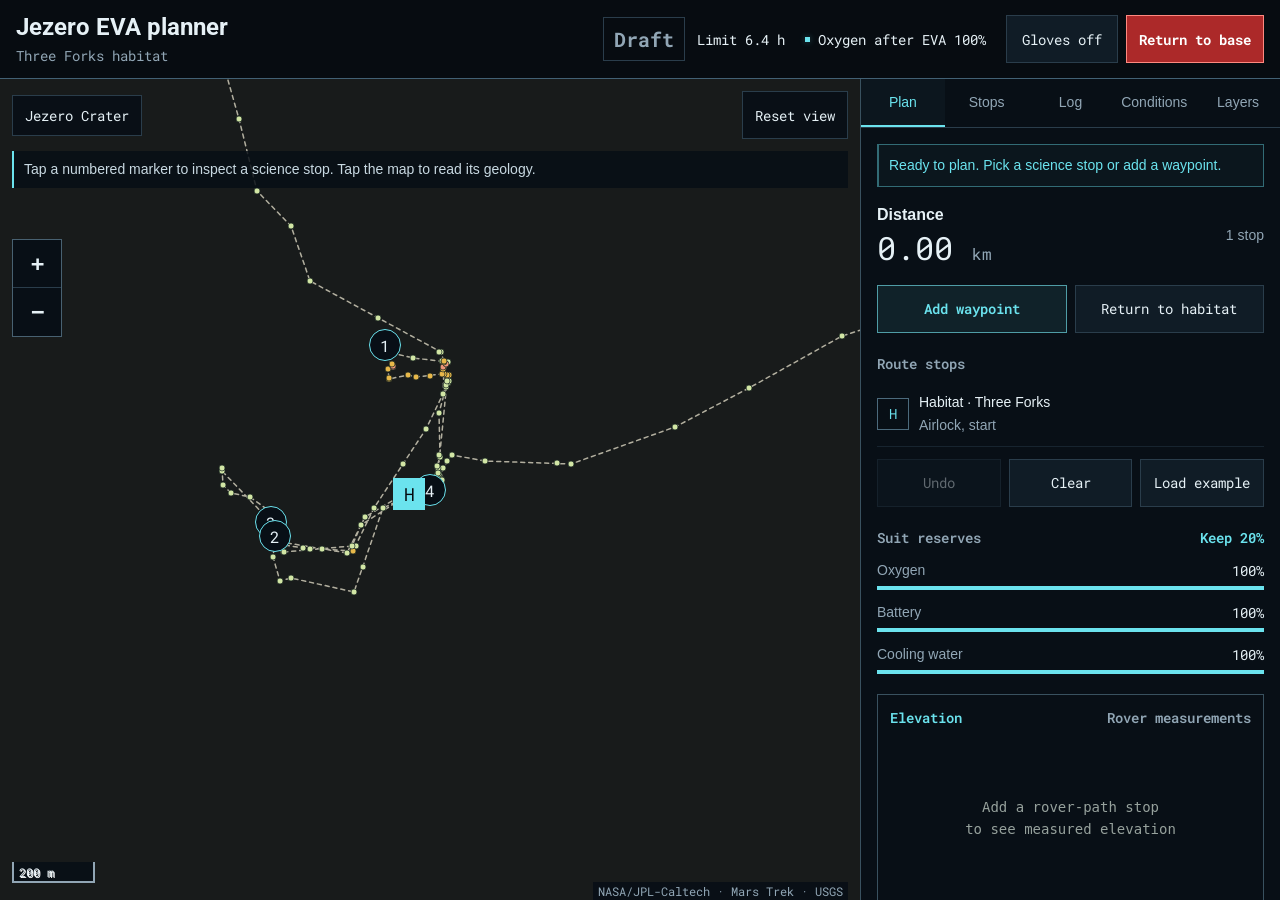
==== commit 4b321044: "UI Readability Improvements" ====
--- a/index.html
+++ b/index.html
@@ -4,166 +4,143 @@
   <meta charset="UTF-8">
   <meta name="viewport" content="width=device-width,initial-scale=1,viewport-fit=cover">
   <meta name="theme-color" content="#05090d">
-  <title>ARES // Surface Ops</title>
+  <title>Jezero EVA planner</title>
   <link rel="stylesheet" href="assets/vendor/leaflet.css">
   <link rel="stylesheet" href="css/styles.css">
 </head>
 <body>
-<main id="flightDeck" class="flight-deck" aria-label="ARES surface operations flight deck">
+<main id="flightDeck" class="flight-deck" aria-label="Jezero EVA planner">
   <header class="mission-bar">
     <div class="mission-identity">
-      <h1 class="brand">ARES <span>//</span> SURFACE OPS</h1>
-      <div class="mission-id" title="SECTOR: JEZERO CRATER - THREE FORKS">SECTOR: JEZERO CRATER - THREE FORKS</div>
+      <h1 class="brand">Jezero EVA planner</h1>
+      <p class="mission-id">Three Forks habitat</p>
     </div>
-    <div class="mission-clock" title="Mission elapsed time since this flight-deck session opened">
-      <span class="telemetry-label">MET <span class="session-label">/ SESSION</span></span>
-      <time id="missionElapsed" datetime="PT0S" aria-label="Mission elapsed time">00:00:00</time>
+    <div class="mission-summary" role="status" aria-live="polite" aria-atomic="true">
+      <strong id="verdict" class="tag">Draft</strong>
+      <span id="duration">Limit 6.4 h</span>
     </div>
-    <div class="suit-status" id="suitStatus" data-state="standby" title="Suit reserves projected by the current EVA plan">
+    <div id="suitStatus" class="suit-status" data-state="standby">
       <span class="status-light" aria-hidden="true"></span>
-      <div><span class="telemetry-label">O₂ / SUIT <span class="session-label">/ PLAN</span></span><strong id="suitReadout">-- / STANDBY</strong></div>
+      <strong id="suitReadout">Oxygen after EVA 100%</strong>
     </div>
-    <button id="gloveToggle" class="glove-toggle" type="button" aria-label="Glove mode" aria-pressed="false">Glove-Friendly UI: OFF</button>
-    <button id="emergencyRTB" type="button">EMERGENCY RTB</button>
+    <div class="mission-actions">
+      <button id="gloveToggle" class="glove-toggle" type="button" aria-pressed="false">Gloves off</button>
+      <button id="emergencyRTB" type="button" aria-controls="rtbPanel">Return to base</button>
+    </div>
   </header>
 
-  <section class="workspace" aria-label="Martian terrain and tactical consoles">
-    <section class="map-panel" aria-label="Interactive Martian terrain">
-      <div id="mapWrap">
-        <div id="map" aria-label="Map of the Jezero delta front. Click a numbered marker to inspect a science stop."></div>
-        <div class="map-reticle" aria-hidden="true"></div>
-        <div class="map-hint" id="mapHint" aria-live="polite"></div>
-        <div class="map-readout" id="readout"></div>
-      </div>
-      <div class="map-top">
-        <div><span class="status-light" aria-hidden="true"></span> TERRAIN <span class="map-sector">/ JEZERO WESTERN DELTA</span></div>
-        <button id="resetView" type="button" aria-label="Recenter terrain map">⌖ RECENTER</button>
-      </div>
-      <div class="map-bearing" aria-hidden="true"><span>N</span><i></i>0360</div>
-      <section class="profile panel" aria-label="Measured route elevation">
-        <div class="profile-title">TRAVERSE / ELEVATION <span>PERSEVERANCE · MEASURED</span></div>
-        <canvas id="profile" aria-label="Elevation along the planned route"></canvas>
-      </section>
-    </section>
+  <section class="workspace" aria-label="Map and EVA plan">
+    <aside class="side-panel" aria-label="EVA planning panel">
+      <nav class="panel-tabs" role="tablist" aria-label="Planner tabs">
+        <button id="planTab" type="button" role="tab" data-panel="routePanel" aria-controls="routePanel" aria-selected="true" tabindex="0">Plan</button>
+        <button id="stopsTab" type="button" role="tab" data-panel="sitesPanel" aria-controls="sitesPanel" aria-selected="false" tabindex="-1">Stops</button>
+        <button id="logTab" type="button" role="tab" data-panel="sampling" aria-controls="sampling" aria-selected="false" tabindex="-1">Log</button>
+        <button id="conditionsTab" type="button" role="tab" data-panel="environmentPanel" aria-controls="environmentPanel" aria-selected="false" tabindex="-1">Conditions</button>
+        <button id="layersTab" type="button" role="tab" data-panel="layersPanel" aria-controls="layersPanel" aria-selected="false" tabindex="-1">Layers</button>
+      </nav>
+      <div class="panel-scroll">
+        <section id="routePanel" role="tabpanel" aria-labelledby="planTab" tabindex="0">
+          <div id="alerts" role="status" aria-live="polite"></div>
+          <div class="route-summary">
+            <div><h2>Distance</h2><strong id="distance">0.00 <small>km</small></strong></div>
+            <span id="pointCount" class="muted">1 stop</span>
+          </div>
+          <div class="route-actions">
+            <button id="addMode" class="primary" type="button" aria-pressed="false">Add waypoint</button>
+            <button id="returnHome" type="button">Return to habitat</button>
+          </div>
+          <h2 class="plan-label">Route stops</h2>
+          <ol id="routeList" aria-label="Planned route stops"></ol>
+          <div class="small-actions">
+            <button id="undo" type="button">Undo</button>
+            <button id="clear" type="button">Clear</button>
+            <button id="demo" type="button">Load example</button>
+          </div>
+          <h2 class="budget-title">Suit reserves <span id="reserveNote">Keep 20%</span></h2>
+          <div id="budgets"></div>
+          <section class="profile" aria-labelledby="profileTitle">
+            <h2 id="profileTitle" class="profile-title">Elevation <span>Rover measurements</span></h2>
+            <canvas id="profile" role="img" aria-label="Route elevation profile"></canvas>
+          </section>
+          <details class="route-metrics">
+            <summary>Route details</summary>
+            <div id="stats" class="stats"></div>
+          </details>
+          <section id="rtbPanel" class="rtb-panel" aria-labelledby="rtbTitle">
+            <h2 id="rtbTitle">Return to base</h2>
+            <div class="rtb-position">
+              <label for="crewPosition">Crew position · manual</label>
+              <select id="crewPosition" aria-describedby="positionNote"></select>
+              <p id="positionNote">Select your actual stop. The default is the planned endpoint; there is no live position feed.</p>
+            </div>
+            <button id="calculateRTB" type="button">Calculate return route</button>
+            <p id="rtbStatus" role="status">Compute the fastest walking route to the habitat on the recorded rover traverse.</p>
+            <button id="dismissRTB" type="button" hidden>Dismiss return route</button>
+          </section>
+          <button id="export" class="export" type="button">Export plan (JSON)</button>
+        </section>
 
-    <aside class="surface-dock hud-dock panel" aria-label="Surface data console">
-      <div class="dock-heading"><span>01 <span class="muted">//</span> SURFACE DATA</span><button class="dock-close" type="button" aria-label="Close surface console">×</button></div>
-      <nav class="dock-tabs" aria-label="Surface console views">
-        <button type="button" data-console="environment" aria-controls="environmentPanel" aria-pressed="true">TELEMETRY</button>
-        <button type="button" data-console="layers" aria-controls="layersPanel" aria-pressed="false">LAYERS</button>
-      </nav>
-      <div class="dock-scroll" tabindex="0" aria-label="Surface data">
-        <section id="environmentPanel" data-console-group="surface" data-console-view="environment" aria-label="Site conditions">
-          <!-- Conditions are populated from the existing NASA feeds and solar clock. -->
-          <div class="conditions" id="conditions"></div>
+        <section id="sitesPanel" role="tabpanel" aria-labelledby="stopsTab" tabindex="0" hidden>
+          <p id="scienceGoal"></p>
+          <div id="targetCards"></div>
         </section>
-        <section id="layersPanel" class="layers" data-console-group="surface" data-console-view="layers" aria-label="Map layers" hidden>
-          <div class="panel-title"><h2>TERRAIN OVERLAYS</h2><span class="micro-label">OPACITY / %</span></div>
+
+        <section id="sampling" role="tabpanel" aria-labelledby="logTab" tabindex="0" hidden>
+          <div class="panel-title"><h2>Sample log</h2><span id="sampleCount" class="muted">0 logs</span></div>
+          <div class="sample-grid">
+            <div>
+              <label for="sampleWaypoint">Stop</label>
+              <select id="sampleWaypoint" aria-describedby="sampleLocation"></select>
+              <p id="sampleLocation" class="muted"></p>
+              <div class="dictation-actions">
+                <button id="startDictation" type="button">Start dictation</button>
+                <button id="stopDictation" type="button" disabled>Stop dictation</button>
+              </div>
+              <p id="speechStatus" role="status"></p>
+              <p id="speechInterim" aria-live="off"></p>
+              <label for="sampleText">Observations · review before saving</label>
+              <textarea id="sampleText" rows="5" placeholder="Rock texture, bedding, sample ID, collection method…" aria-describedby="sampleHelp"></textarea>
+              <p id="sampleHelp" class="muted">Notes and drafts stay on this device and export with the plan. Dictation saves text; audio is not recorded.</p>
+              <button id="saveSample" class="primary" type="button">Save sample log</button>
+            </div>
+            <ol id="sampleLogs" aria-label="Saved logs for the selected stop"></ol>
+          </div>
+        </section>
+
+        <section id="environmentPanel" role="tabpanel" aria-labelledby="conditionsTab" tabindex="0" hidden>
+          <h2>Conditions</h2>
+          <div id="conditions" class="conditions"></div>
+          <p id="offlineStatus" role="status">Preparing local map and waypoint cache…</p>
+        </section>
+
+        <section id="layersPanel" role="tabpanel" aria-labelledby="layersTab" tabindex="0" hidden>
+          <h2>Map layers</h2>
           <div id="layerControls"></div>
           <div class="legend" aria-label="Rover tilt legend">
-            <span><i class="swatch tilt-ok"></i> Rover tilt &lt; 10°</span>
-            <span><i class="swatch tilt-caution"></i> Tilt 10°–15°</span>
-            <span><i class="swatch tilt-steep"></i> Tilt &gt; 15°</span>
+            <span><i class="swatch tilt-ok" aria-hidden="true"></i>Tilt below 10°</span>
+            <span><i class="swatch tilt-caution" aria-hidden="true"></i>Tilt from 10° to caution limit</span>
+            <span><i class="swatch tilt-steep" aria-hidden="true"></i>Tilt at or above caution limit</span>
           </div>
           <details class="source-note">
-            <summary>DATA PROVENANCE</summary>
-            <p>Tiles: NASA Mars Trek. Rover stops: Perseverance waypoints, sols 13–719. Geology: USGS global geologic map.</p>
-            <a href="README.md" target="_blank" rel="noopener">Sources and method ↗</a>
+            <summary>Data sources and assumptions</summary>
+            <p>Imagery: NASA Mars Trek. Elevation and tilt: Perseverance's recorded traverse. Geology: USGS global map, coarse at this scale.</p>
+            <p>Route checks use every layer's data even when hidden. Ground away from the rover path has no measured elevation.</p>
+            <p>This is an educational planning concept. Walking speed, suit limits and safety margins are model assumptions.</p>
           </details>
         </section>
       </div>
     </aside>
 
-    <aside class="operations-dock hud-dock panel" aria-label="EVA operations console">
-      <div class="dock-heading"><span>02 <span class="muted">//</span> EVA OPERATIONS</span><button class="dock-close" type="button" aria-label="Close operations console">×</button></div>
-      <nav class="dock-tabs" aria-label="Operations console views">
-        <button type="button" data-console="route" aria-controls="routePanel" aria-pressed="true">ROUTE</button>
-        <button type="button" data-console="sites" aria-controls="sitesPanel" aria-pressed="false">SITES</button>
-        <button type="button" data-console="sampling" aria-controls="sampling" aria-pressed="false">SAMPLE LOG</button>
-      </nav>
-      <div class="dock-scroll operations-scroll" tabindex="0" aria-label="EVA operations">
-        <section id="routePanel" class="planner" data-console-group="operations" data-console-view="route" aria-label="EVA plan">
-          <div class="panel-title"><h2>TRAVERSE PLAN</h2><span class="tag" id="verdict">DRAFT</span></div>
-          <div class="route-summary">
-            <strong id="distance">0.00 <small>km</small></strong>
-            <div>PLANNED DISTANCE<br><span id="duration"></span></div>
-          </div>
-          <div class="budget-title">SUIT RESERVES <span id="reserveNote"></span></div>
-          <div id="budgets"></div>
-          <div class="route-actions">
-            <button id="addMode" class="primary" type="button" aria-pressed="false">＋ Add waypoint</button>
-            <button id="returnHome" type="button">⌂ Return</button>
-          </div>
-          <div class="plan-label">ROUTE <span id="pointCount"></span></div>
-          <ol id="routeList" aria-label="Planned waypoints"></ol>
-          <div class="small-actions">
-            <button id="undo" type="button">↶ Undo</button>
-            <button id="clear" type="button">Clear</button>
-            <button id="demo" type="button">Load example</button>
-          </div>
-          <details class="route-metrics">
-            <summary>TRAVERSE METRICS</summary>
-            <div class="stats" id="stats"></div>
-          </details>
-          <div id="alerts" aria-live="polite"></div>
-          <section class="rtb-panel" aria-label="Emergency return to base">
-            <div class="rtb-position">
-              <label for="crewPosition">RTB ORIGIN / MANUAL POSITION</label>
-              <select id="crewPosition" aria-describedby="positionNote"></select>
-              <p id="positionNote">Planned endpoint by default. Select your actual waypoint.</p>
-            </div>
-            <div id="rtbStatus" role="status">RTB uses the recorded rover traverse. Position is manually selected.</div>
-            <button id="dismissRTB" type="button" hidden>Dismiss return overlay</button>
-          </section>
-          <button class="export" id="export" type="button">↓ Export plan (JSON)</button>
-        </section>
-
-        <section id="sitesPanel" class="targets" data-console-group="operations" data-console-view="sites" aria-labelledby="sitesTitle" hidden>
-          <div class="panel-title"><h2 id="sitesTitle">SCIENCE TARGETS</h2><span class="micro-label">SELECT TO INSPECT</span></div>
-          <!-- Keep the startup hook used by app.js without restoring the editorial introduction. -->
-          <span id="scienceGoal" hidden></span>
-          <div id="targetCards"></div>
-        </section>
-
-        <section id="sampling" class="sampling" data-console-group="operations" data-console-view="sampling" aria-labelledby="samplingTitle" hidden>
-          <div class="panel-title"><h2 id="samplingTitle">GEOLOGICAL SAMPLE LOG</h2><span id="sampleCount" class="tag">0 logs</span></div>
-          <div class="sample-grid">
-            <div>
-              <label for="sampleWaypoint">SAMPLING WAYPOINT</label>
-              <select id="sampleWaypoint"></select>
-              <p id="sampleLocation" class="drawer-meta"></p>
-              <div class="dictation-actions">
-                <button id="startDictation" type="button">Start voice note</button>
-                <button id="stopDictation" type="button" disabled>Stop dictation</button>
-              </div>
-              <p id="speechStatus" role="status"></p>
-              <p id="speechInterim" aria-live="off"></p>
-              <label for="sampleText">OBSERVATIONS / REVIEW BEFORE SAVING</label>
-              <textarea id="sampleText" rows="5" placeholder="Rock texture, bedding, sample ID, collection method…" aria-describedby="sampleHelp"></textarea>
-              <p id="sampleHelp" class="muted">Logs and drafts stay on this device and export with the plan. Audio is transcribed, not recorded.</p>
-              <button id="saveSample" class="primary" type="button">Save sample log</button>
-            </div>
-            <ol id="sampleLogs" aria-label="Saved logs for the selected waypoint"></ol>
-          </div>
-        </section>
-      </div>
-    </aside>
+    <section class="map-panel" aria-label="Jezero terrain map">
+      <div class="map-toolbar"><span>Jezero Crater</span><button id="resetView" type="button">Reset view</button></div>
+      <p id="mapHint" class="map-hint"></p>
+      <div id="mapWrap"><div id="map" aria-label="Interactive Mars map"></div></div>
+      <p id="readout" class="map-readout" aria-live="off"></p>
+    </section>
   </section>
-
-  <div class="system-bar">
-    <nav class="console-launcher" aria-label="Open tactical console">
-      <button type="button" data-console="environment" aria-controls="environmentPanel" aria-pressed="false">ENV</button>
-      <button type="button" data-console="layers" aria-controls="layersPanel" aria-pressed="false">LAYERS</button>
-      <button type="button" data-console="route" aria-controls="routePanel" aria-pressed="false">ROUTE</button>
-      <button type="button" data-console="sites" aria-controls="sitesPanel" aria-pressed="false">SITES</button>
-      <button type="button" data-console="sampling" aria-controls="sampling" aria-pressed="false">LOG</button>
-    </nav>
-    <p id="offlineStatus" role="status">Preparing local map and waypoint cache…</p>
-    <span class="system-mode">LOCAL OPS <span aria-hidden="true">//</span> MARS 2020</span>
-  </div>
 </main>
 
-<dialog id="inspection" aria-label="Science target inspection">
+<dialog id="inspection" aria-label="Science stop inspection">
   <button id="closeDrawer" type="button" aria-label="Close inspection">×</button>
   <div id="drawerContent"></div>
 </dialog>
@@ -182,97 +159,6 @@
 <script src="js/sampleLog.js"></script>
 <script src="js/app.js"></script>
 <script src="js/solarClock.js"></script>
-<script>
-/* Presentation only: console navigation, session MET and a mirror of existing suit reserves. */
-(function () {
-  'use strict';
-  var elapsed = document.getElementById('missionElapsed');
-  var startedAt = performance.now();
-  function tick() {
-    var seconds = Math.floor((performance.now() - startedAt) / 1000);
-    elapsed.textContent = [Math.floor(seconds / 3600), Math.floor(seconds / 60) % 60, seconds % 60]
-      .map(function (value) { return String(value).padStart(2, '0'); }).join(':');
-    elapsed.dateTime = 'PT' + seconds + 'S';
-  }
-  tick();
-  setInterval(tick, 1000);
-
-  var compact = window.matchMedia('(max-width: 1100px)');
-  var panels = Array.from(document.querySelectorAll('[data-console-view]'));
-  var controls = Array.from(document.querySelectorAll('[data-console]'));
-  var openDock = '';
-  function syncControls() {
-    controls.forEach(function (button) {
-      var panel = panels.find(function (item) { return item.dataset.consoleView === button.dataset.console; });
-      var shown = !panel.hidden;
-      if (button.closest('.console-launcher') && compact.matches) shown = shown && openDock === panel.dataset.consoleGroup;
-      button.setAttribute('aria-pressed', String(shown));
-    });
-  }
-  function showConsole(view, toggle) {
-    var panel = panels.find(function (item) { return item.dataset.consoleView === view; });
-    if (!panel) return;
-    var group = panel.dataset.consoleGroup;
-    openDock = toggle && !panel.hidden && openDock === group ? '' : group;
-    document.body.dataset.openDock = openDock;
-    panels.forEach(function (item) {
-      if (item.dataset.consoleGroup === group) item.hidden = item !== panel;
-    });
-    panel.closest('.dock-scroll').scrollTop = 0;
-    syncControls();
-  }
-  controls.forEach(function (button) {
-    button.addEventListener('click', function () {
-      showConsole(button.dataset.console, !!button.closest('.console-launcher'));
-    });
-  });
-  function closeConsole() {
-    var active = document.activeElement;
-    var dock = active && active.closest('.hud-dock');
-    var selected = dock && dock.querySelector('[data-console-view]:not([hidden])');
-    openDock = '';
-    delete document.body.dataset.openDock;
-    syncControls();
-    if (compact.matches && selected) {
-      document.querySelector('.console-launcher [data-console="' + selected.dataset.consoleView + '"]').focus();
-    }
-  }
-  document.querySelectorAll('.dock-close').forEach(function (button) { button.addEventListener('click', closeConsole); });
-  document.addEventListener('keydown', function (event) {
-    if (event.key === 'Escape' && !document.getElementById('inspection').open) closeConsole();
-  });
-  compact.addEventListener('change', syncControls);
-  syncControls();
-
-  // Reveal the sample console before the existing logger moves keyboard focus into it.
-  document.addEventListener('click', function (event) {
-    var button = event.target.closest('button');
-    if (button && (button.matches('.route-log') || button.matches('#drawerContent > button:not(.primary)'))) {
-      showConsole('sampling', false);
-    }
-    if (button && button.id === 'emergencyRTB') {
-      showConsole('route', false);
-      requestAnimationFrame(function () {
-        document.querySelector('.rtb-panel').scrollIntoView({ block: 'nearest' });
-      });
-    }
-  }, true);
-
-  function syncSuit() {
-    var budgets = Array.from(document.querySelectorAll('#budgets .budget'));
-    var oxygen = budgets.find(function (budget) { return budget.firstElementChild.firstElementChild.textContent === 'Oxygen'; });
-    var status = document.getElementById('suitStatus');
-    var readout = document.getElementById('suitReadout');
-    if (!oxygen) return;
-    var low = budgets.some(function (budget) { return !!budget.querySelector('.low'); });
-    status.dataset.state = low ? 'low' : 'nominal';
-    readout.textContent = oxygen.firstElementChild.lastElementChild.textContent + (low ? ' / LOW' : ' / RESERVE');
-    status.setAttribute('aria-label', 'Planned oxygen reserve ' + oxygen.firstElementChild.lastElementChild.textContent +
-      (low ? '. Suit reserve below configured margin.' : '. Suit reserves within configured margin.'));
-  }
-  new MutationObserver(syncSuit).observe(document.getElementById('budgets'), { childList: true, subtree: true, characterData: true });
-  syncSuit();
-})();
-</script>
+<script src="js/panels.js"></script>
 </body>
 </html>
--- a/css/styles.css
+++ b/css/styles.css
@@ -1,4 +1,6 @@
-/* ARES flight deck: system fonts keep the HUD available offline. */
+/* Existing system fonts and palette, with bundled fallbacks for offline use. */
+@font-face { font-family: 'Jezero Sans'; src: url('../assets/fonts/Roboto.ttf') format('truetype'); font-weight: 100 900; font-display: swap; }
+@font-face { font-family: 'Jezero Mono'; src: url('../assets/fonts/RobotoMono.ttf') format('truetype'); font-weight: 100 700; font-display: swap; }
 :root {
   color-scheme: dark;
   --bg: #05090d;
@@ -9,351 +11,244 @@
   --accent: #6be3ee;
   --warn: #ffca65;
   --danger: #ff655f;
-  --display: 'Bahnschrift', 'Arial Narrow', sans-serif;
-  --body: 'Segoe UI', Arial, sans-serif;
-  --mono: 'Cascadia Mono', Consolas, 'Courier New', monospace;
-  --header-height: 54px;
-  --system-height: 32px;
-  --surface-width: 252px;
-  --operations-width: 304px;
-  --left-clear: calc(var(--surface-width) + 32px);
-  --right-clear: calc(var(--operations-width) + 32px);
-  --profile-height: 112px;
-}
-
+  --display: 'Bahnschrift', 'Arial Narrow', 'Jezero Sans', sans-serif;
+  --body: 'Segoe UI', Arial, 'Jezero Sans', sans-serif;
+  --mono: 'Cascadia Mono', Consolas, 'Jezero Mono', 'Courier New', monospace;
+  --target-size: 48px;
+}
 * { box-sizing: border-box; scrollbar-width: thin; scrollbar-color: #3b5363 #080e14; }
-html, body, .flight-deck { width: 100%; height: 100vh; overflow: hidden; }
-@supports (height: 100dvh) { html, body, .flight-deck { height: 100dvh; } }
-body { margin: 0; background: var(--bg); color: var(--text); font: 12px/1.45 var(--body); font-variant-numeric: tabular-nums; }
-.flight-deck { position: relative; isolation: isolate; }
+html, body { width: 100%; height: 100%; }
+body { margin: 0; background: var(--bg); color: var(--text); font: 14px/1.5 var(--body); font-variant-numeric: tabular-nums; }
+.flight-deck { height: 100vh; height: 100dvh; display: grid; grid-template-rows: auto minmax(0, 1fr); padding: env(safe-area-inset-top) env(safe-area-inset-right) env(safe-area-inset-bottom) env(safe-area-inset-left); isolation: isolate; }
 [hidden] { display: none !important; }
 a { color: var(--accent); text-decoration: none; }
 a:hover { text-decoration: underline; }
 button, select, textarea { color: var(--text); background: #101c26; border: 1px solid var(--line); border-radius: 0; font: inherit; }
-button { min-height: 32px; padding: 6px 10px; cursor: pointer; touch-action: manipulation; transition: background .15s, border-color .15s; }
+button { min-height: var(--target-size); min-width: var(--target-size); padding: 10px 12px; cursor: pointer; touch-action: manipulation; transition: background .15s, border-color .15s; }
 button:hover { background: #19313e; border-color: #6a93a6; }
 button:disabled { opacity: .4; cursor: default; }
 button:focus-visible, a:focus-visible, input:focus-visible, select:focus-visible, textarea:focus-visible, summary:focus-visible, [tabindex]:focus-visible { outline: 2px solid var(--warn); outline-offset: -2px; }
-button, label, .telemetry-label, .mission-id, .dock-heading, .tag, .micro-label, .plan-label, .budget-title, .profile-title, .drawer-meta { font-family: var(--mono); }
+button, label, .mission-id, .tag, .plan-label, .budget-title, .profile-title, .drawer-meta { font-family: var(--mono); }
 h1, h2, h3, p { margin: 0; }
-h2 { font: 600 11px/1.4 var(--mono); letter-spacing: .7px; }
-label { display: block; margin-bottom: 6px; color: var(--muted); font-size: 10px; letter-spacing: .5px; }
-select, textarea { width: 100%; max-width: 100%; min-height: 36px; padding: 8px; font-size: 12px; }
+h2 { font: 600 16px/1.5 var(--body); }
+label { display: block; margin-bottom: 6px; color: var(--muted); font-size: 14px; }
+select, textarea { width: 100%; max-width: 100%; min-height: var(--target-size); padding: 10px; font-size: 14px; }
 select { text-overflow: ellipsis; }
-textarea { resize: vertical; min-height: 112px; line-height: 1.6; }
-.muted { color: var(--muted); font-size: 11px; }
+textarea { resize: vertical; min-height: 140px; line-height: 1.6; }
+small, .muted { color: var(--muted); font-size: 14px; }
 .good { color: var(--accent); }
 .bad { color: var(--danger); }
-.eyebrow { color: var(--accent); font: 11px var(--mono); letter-spacing: 1px; }
-
-/* Compact EVA telemetry bar. */
-.mission-bar { position: absolute; inset: 0 0 auto; height: var(--header-height); display: flex; align-items: center; gap: 18px; padding: 0 16px; background: #070c11; border-bottom: 1px solid #426174; z-index: 1000; }
-.mission-identity { display: flex; align-items: center; gap: 28px; min-width: 0; margin-right: auto; }
-.brand { font: 700 16px var(--display); letter-spacing: 1px; white-space: nowrap; }
-.brand span { color: var(--accent); margin: 0 3px; }
-.mission-id { color: var(--muted); font-size: 10px; letter-spacing: .3px; }
-.mission-clock, .suit-status { flex: none; }
-.mission-clock { border-left: 1px solid var(--line); padding-left: 18px; }
-.telemetry-label { display: block; font-size: 9px; color: var(--muted); letter-spacing: .7px; }
-#missionElapsed { display: block; font: 18px/1.25 var(--mono); color: var(--accent); white-space: nowrap; }
-.suit-status { display: flex; align-items: center; gap: 8px; min-width: 115px; }
-.suit-status strong { display: block; font: 12px/1.6 var(--mono); white-space: nowrap; }
+.eyebrow { color: var(--accent); font: 14px var(--mono); }
+
+/* Telemetry remains in the layout, so it never covers the map or panel. */
+.mission-bar { display: flex; flex-wrap: wrap; align-items: center; gap: 12px 20px; padding: 12px 16px; background: #070c11; border-bottom: 1px solid #426174; }
+.mission-identity { margin-right: auto; min-width: 0; }
+.brand { font: 700 24px/1.3 var(--display); }
+.mission-id { color: var(--muted); font-size: 14px; margin-top: 2px; }
+.mission-summary { display: flex; flex-wrap: wrap; align-items: center; gap: 8px 12px; }
+#duration { font: 14px/1.5 var(--mono); }
+.tag { padding: 6px 10px; border: 1px solid var(--line); color: var(--muted); font-size: 20px; }
+.tag.good { color: var(--accent); border-color: #387d85; background: #6be3ee0d; }
+.tag.warn { color: var(--warn); border-color: #947438; background: #ffca6510; }
+.tag.bad { color: var(--danger); border-color: #a74545; background: #ff655f12; }
+.suit-status { display: flex; align-items: center; gap: 8px; }
+.suit-status strong { font: 14px/1.5 var(--mono); }
 .status-light { display: inline-block; width: 5px; height: 5px; background: var(--accent); box-shadow: 0 0 6px #6be3ee55; flex: none; }
 .suit-status[data-state="standby"] .status-light { background: var(--muted); }
 .suit-status[data-state="low"] { color: var(--danger); }
 .suit-status[data-state="low"] .status-light { background: var(--danger); box-shadow: 0 0 6px #ff655f55; }
-.glove-toggle { font-size: 0; min-width: 108px; height: 34px; }
-.glove-toggle::after { content: 'GLOVES / OFF'; font: 10px var(--mono); }
+.mission-actions { display: flex; gap: 8px; }
+.glove-toggle { min-width: 112px; }
 .glove-toggle[aria-pressed="true"] { color: #090d11; background: var(--warn); border-color: var(--warn); }
-.glove-toggle[aria-pressed="true"]::after { content: 'GLOVES / ON'; }
-#emergencyRTB { flex: none; height: 36px; padding: 0 16px; color: #fff; background: #ac2929; border-color: #ff8980; font: 700 11px var(--mono); letter-spacing: .5px; }
+#emergencyRTB { color: #fff; background: #ac2929; border-color: #ff8980; font-weight: 700; }
 #emergencyRTB:hover { background: #d03833; border-color: #fff; }
 
-/* Terrain is the full workspace; every console floats over the map. */
-.workspace { position: absolute; inset: var(--header-height) 0 var(--system-height); overflow: hidden; }
-.map-panel, #mapWrap, #map { position: absolute; inset: 0; }
-.map-panel { z-index: 0; isolation: isolate; }
+/* A dedicated map canvas and one 420px panel. */
+.workspace { display: grid; grid-template-columns: minmax(0, 1fr) 420px; min-height: 0; }
+.side-panel { grid-column: 2; grid-row: 1; display: flex; flex-direction: column; min-height: 0; min-width: 0; background: var(--panel); border-left: 1px solid #39515f; }
+.panel-tabs { display: flex; flex: none; border-bottom: 1px solid var(--line); }
+.panel-tabs button { flex: 1; min-width: 0; border: 0; border-bottom: 2px solid transparent; background: transparent; color: var(--muted); padding-inline: 6px; font: 14px var(--body); }
+.panel-tabs button[aria-selected="true"] { border-bottom-color: var(--accent); color: var(--accent); background: #6be3ee09; }
+.panel-tabs button:hover { color: var(--text); background: #6be3ee10; }
+.panel-scroll { flex: 1; min-height: 0; overflow: auto; overscroll-behavior: contain; padding: 16px; }
+.panel-title { display: flex; align-items: center; justify-content: space-between; gap: 8px; }
+.map-panel { grid-column: 1; grid-row: 1; position: relative; min-width: 0; min-height: 0; isolation: isolate; overflow: hidden; }
+#mapWrap, #map { position: absolute; inset: 0; }
 #map { background: #181b1b; font: inherit; }
 #map.adding { cursor: crosshair; }
-.map-panel::after { content: ''; position: absolute; inset: 12px; border: 1px solid #9cc8d51a; pointer-events: none; z-index: 450; background: linear-gradient(var(--accent), var(--accent)) left top / 14px 1px no-repeat, linear-gradient(var(--accent), var(--accent)) left top / 1px 14px no-repeat, linear-gradient(var(--accent), var(--accent)) right bottom / 14px 1px no-repeat, linear-gradient(var(--accent), var(--accent)) right bottom / 1px 14px no-repeat; }
-.map-top { position: absolute; top: 16px; left: var(--left-clear); right: var(--right-clear); display: flex; align-items: center; justify-content: space-between; gap: 10px; min-height: 36px; z-index: 500; font: 10px var(--mono); letter-spacing: .5px; }
-.map-top > div { padding: 10px 12px; background: #080f16e8; border: 1px solid var(--line); }
-.map-top .status-light { margin-right: 7px; }
-.map-top button { flex: none; background: #080f16e8; font-size: 10px; }
-.map-sector { color: var(--muted); }
-.map-hint { position: absolute; top: 62px; left: var(--left-clear); right: var(--right-clear); z-index: 450; color: #c8d9e2; background: #080f16d9; border-left: 2px solid var(--accent); padding: 7px 10px; font-size: 11px; pointer-events: none; }
-.map-readout { position: absolute; bottom: calc(var(--profile-height) + 28px); left: var(--left-clear); right: var(--right-clear); z-index: 450; color: #e6f1f6; text-align: right; font: 10px/1.7 var(--mono); text-shadow: 0 1px 3px #000, 0 0 4px #000; pointer-events: none; }
-.map-reticle { position: absolute; left: 50%; top: 50%; width: 34px; height: 34px; transform: translate(-50%, -50%); z-index: 450; pointer-events: none; opacity: .5; background: linear-gradient(var(--accent), var(--accent)) center / 1px 100% no-repeat, linear-gradient(var(--accent), var(--accent)) center / 100% 1px no-repeat; }
-.map-reticle::after { content: ''; position: absolute; inset: 10px; border: 1px solid var(--accent); }
-.map-bearing { position: absolute; top: 114px; right: calc(var(--right-clear) + 4px); z-index: 450; display: grid; justify-items: center; gap: 5px; color: #c6dce7; font: 9px var(--mono); pointer-events: none; text-shadow: 0 1px 3px #000; }
-.map-bearing span { font-size: 13px; color: var(--accent); }
-.map-bearing i { width: 1px; height: 26px; background: var(--accent); position: relative; }
-.map-bearing i::before { content: ''; position: absolute; top: 0; left: -4px; width: 9px; height: 9px; border-top: 1px solid var(--accent); border-left: 1px solid var(--accent); transform: rotate(45deg); }
-.panel { border: 1px solid #39515f; background: var(--panel); border-radius: 0; box-shadow: 0 6px 24px #0005; }
-.profile { position: absolute; bottom: 16px; left: var(--left-clear); right: var(--right-clear); height: var(--profile-height); padding: 9px 12px; z-index: 500; }
-.profile-title { display: flex; justify-content: space-between; gap: 8px; font-size: 9px; letter-spacing: .6px; color: var(--accent); }
-.profile-title span { color: var(--muted); font-size: 8px; }
-#profile { display: block; width: 100%; height: calc(100% - 18px); margin-top: 4px; }
-
-/* Dock shells stay fixed; only their operational content can scroll. */
-.hud-dock { position: absolute; top: 16px; bottom: 16px; display: flex; flex-direction: column; min-height: 0; z-index: 600; }
-.hud-dock::before, .profile::before { content: ''; position: absolute; left: -1px; top: -1px; width: 19px; height: 19px; border-left: 1px solid var(--accent); border-top: 1px solid var(--accent); pointer-events: none; }
-.surface-dock { left: 16px; width: var(--surface-width); }
-.operations-dock { right: 16px; width: var(--operations-width); }
-.dock-heading { display: flex; align-items: center; justify-content: space-between; flex: none; min-height: 35px; padding: 0 12px; border-bottom: 1px solid var(--line); color: var(--accent); font-size: 10px; letter-spacing: 1px; }
-.dock-close { display: none; }
-.dock-tabs { display: flex; flex: none; padding: 0 10px; border-bottom: 1px solid var(--line); }
-.dock-tabs button { flex: 1; border: 0; border-bottom: 2px solid transparent; background: transparent; font-size: 10px; color: var(--muted); padding-inline: 4px; }
-.dock-tabs button[aria-pressed="true"] { border-bottom-color: var(--accent); color: var(--accent); background: #6be3ee09; }
-.dock-tabs button:hover { color: var(--text); background: #6be3ee10; }
-.dock-scroll { flex: 1; min-height: 0; overflow: auto; overscroll-behavior: contain; padding: 12px; }
-.panel-title { display: flex; align-items: center; justify-content: space-between; gap: 8px; }
-.micro-label { font-size: 8px; color: var(--muted); }
-.conditions > div { padding: 11px 0; border-bottom: 1px solid var(--line); }
-.conditions > div:first-child { padding-top: 0; }
-.conditions > div:last-child { border-bottom: 0; }
-.conditions label { margin-bottom: 5px; font-size: 9px; letter-spacing: .6px; }
-.conditions strong { display: block; font: 15px/1.5 var(--mono); overflow-wrap: anywhere; }
-.conditions small { display: block; color: var(--muted); font: 10px/1.6 var(--mono); margin-top: 4px; }
-.layer { padding: 12px 0; border-bottom: 1px solid var(--line); }
-.layer-head { display: flex; align-items: center; gap: 8px; }
-.layer-head input { accent-color: var(--accent); width: 16px; height: 16px; margin: 0; flex: none; }
-.layer-head label { margin: 0; color: var(--text); font: 12px var(--body); letter-spacing: 0; cursor: pointer; }
-.layer small { display: block; color: var(--muted); font-size: 10px; margin: 5px 0 7px 24px; }
-.slider-row { display: flex; align-items: center; gap: 8px; margin-left: 24px; }
-.slider-row input { width: 100%; min-width: 0; accent-color: var(--accent); }
-.slider-row output { min-width: 32px; text-align: right; color: var(--accent); font: 10px var(--mono); }
-.legend { display: grid; gap: 7px; color: var(--muted); font: 10px var(--mono); padding: 14px 0; }
-.swatch { display: inline-block; width: 6px; height: 6px; margin-right: 8px; }
-/* Match the rover's existing scientific map symbology. */
-.tilt-ok { background: #d2e6a5; }
-.tilt-caution { background: #e8b84a; }
-.tilt-steep { background: #ed9678; }
-.source-note { border-top: 1px solid var(--line); padding-top: 12px; color: var(--muted); font-size: 10px; line-height: 1.7; }
-.source-note summary { cursor: pointer; font: 10px var(--mono); }
-.source-note p { margin: 10px 0; }
-
-/* Route and consumables use aligned, tabular instrument readouts. */
-.tag { padding: 3px 6px; border: 1px solid var(--line); color: var(--muted); font-size: 9px; white-space: nowrap; }
-.tag.good { color: var(--accent); border-color: #387d85; background: #6be3ee0d; }
-.tag.warn { color: var(--warn); border-color: #947438; background: #ffca6510; }
-.tag.bad { color: var(--danger); border-color: #a74545; background: #ff655f12; }
-.route-summary { display: flex; align-items: center; gap: 14px; margin: 12px 0; }
-.route-summary > strong { color: var(--text); font: 32px/1.2 var(--mono); white-space: nowrap; letter-spacing: -1.5px; }
-.route-summary small { color: var(--muted); font-size: 13px; letter-spacing: 0; }
-.route-summary > div { font: 8px/1.9 var(--mono); color: var(--muted); }
-.route-summary > div span { color: var(--accent); font-size: 10px; }
-.route-actions { display: flex; gap: 6px; margin-top: 14px; }
-.route-actions button { font-size: 10px; }
+.map-toolbar { position: absolute; top: 12px; left: 12px; right: 12px; z-index: 500; display: flex; justify-content: space-between; align-items: center; gap: 8px; pointer-events: none; }
+.map-toolbar > span { padding: 10px 12px; background: #080f16e8; border: 1px solid var(--line); font: 14px var(--mono); }
+.map-toolbar button { background: #080f16e8; pointer-events: auto; }
+.map-hint { position: absolute; top: 72px; left: 12px; right: 12px; z-index: 450; color: #c8d9e2; background: #080f16d9; border-left: 2px solid var(--accent); padding: 8px 10px; font-size: 14px; pointer-events: none; }
+.map-readout { position: absolute; bottom: 36px; left: 76px; right: 12px; z-index: 450; color: #e6f1f6; text-align: right; font: 14px/1.5 var(--mono); text-shadow: 0 1px 3px #000, 0 0 4px #000; pointer-events: none; }
+
+/* Plan contents follow the decision and editing flow. */
+.route-summary { display: flex; align-items: center; justify-content: space-between; gap: 14px; margin: 16px 0; }
+#distance { color: var(--text); font: 32px/1.3 var(--mono); }
+#distance small { font-size: 16px; }
+.route-actions { display: flex; gap: 8px; }
+.route-actions button { flex: 1; }
 .primary { background: #6be3ee16; border-color: #4f9da6; color: var(--accent); font-weight: 600; }
-.route-actions .primary { flex: 1; }
 .primary:hover, .primary.selected { color: #05090d; background: var(--accent); border-color: var(--accent); }
-.plan-label, .budget-title { display: flex; align-items: center; justify-content: space-between; color: var(--muted); font-size: 9px; letter-spacing: .8px; margin-top: 14px; }
-.plan-label span, .budget-title span { color: var(--accent); letter-spacing: 0; }
+.plan-label, .budget-title { display: flex; align-items: center; justify-content: space-between; gap: 8px; color: var(--muted); font-size: 14px; margin-top: 20px; }
+.budget-title span { color: var(--accent); }
 ol { list-style: none; padding: 0; margin: 8px 0; }
-#routeList { max-height: 152px; overflow: auto; overscroll-behavior: contain; }
-#routeList li { display: flex; gap: 9px; align-items: center; font-size: 12px; padding: 6px 0; border-bottom: 1px solid #2a3d4b77; }
-#routeList li b { display: grid; place-items: center; width: 24px; height: 24px; flex: none; border: 1px solid #4c6a7c; color: var(--accent); font: 10px var(--mono); }
-#routeList li small { display: block; font-size: 10px; color: var(--muted); margin-top: 2px; }
-.route-log { margin-left: auto; flex: none; font-size: 10px; }
-.small-actions { display: flex; gap: 6px; }
-.small-actions button { flex: 1; min-height: 28px; font-size: 10px; padding: 4px 6px; }
-.stats { margin-top: 12px; border-top: 1px solid var(--line); }
-.route-metrics { margin-top: 12px; border-block: 1px solid var(--line); }
-.route-metrics summary { cursor: pointer; padding: 9px 0; color: var(--muted); font: 9px var(--mono); letter-spacing: .6px; }
-.route-metrics[open] summary { color: var(--accent); }
-.route-metrics .stats { margin-top: 0; }
-.stat { display: flex; align-items: center; justify-content: space-between; gap: 8px; padding: 5px 0; border-bottom: 1px solid #2a3d4b77; color: var(--muted); font-size: 11px; }
-.stat span:last-child { color: var(--text); font: 10px var(--mono); white-space: nowrap; }
-.budget { margin-top: 9px; }
-.budget > div:first-child { display: flex; justify-content: space-between; color: var(--muted); font-size: 11px; }
-.budget > div:first-child span:last-child { color: var(--text); font: 11px var(--mono); }
+#routeList li { display: flex; gap: 10px; align-items: center; padding: 10px 0; border-bottom: 1px solid #2a3d4b77; }
+#routeList li b { display: grid; place-items: center; width: 32px; height: 32px; flex: none; border: 1px solid #4c6a7c; color: var(--accent); font: 14px var(--mono); }
+#routeList li > div { min-width: 0; overflow-wrap: anywhere; }
+#routeList li small { display: block; margin-top: 2px; }
+.route-log { margin-left: auto; flex: none; }
+.small-actions { display: flex; flex-wrap: wrap; gap: 8px; margin-top: 12px; }
+.small-actions button { flex: 1; padding-inline: 8px; }
+.budget { margin-top: 12px; }
+.budget > div:first-child { display: flex; justify-content: space-between; color: var(--muted); }
+.budget > div:first-child span:last-child { color: var(--text); font-family: var(--mono); }
 .bar { height: 4px; background: #243441; margin-top: 5px; overflow: hidden; }
 .bar span { display: block; height: 100%; background: var(--accent); }
 .bar span.low { background: var(--danger); }
-#alerts { margin-top: 12px; font-size: 11px; }
-.alert { color: var(--warn); border: 1px solid #806331; border-left: 2px solid var(--warn); background: #ffca6508; padding: 7px 8px; margin-top: 6px; }
+.alert { color: var(--warn); border: 1px solid #806331; border-left: 2px solid var(--warn); background: #ffca6508; padding: 10px; margin-bottom: 8px; }
 .alert.safe { color: var(--accent); border-color: #326b75; background: #6be3ee08; }
 .alert.danger { color: #ffaaa3; border-color: #a74545; background: #ff655f10; }
-.rtb-panel { display: grid; gap: 9px; padding-top: 12px; margin-top: 14px; border-top: 1px solid #87413e; scroll-margin-top: 8px; }
-.rtb-position label { color: #ffaaa3; font-size: 9px; }
-#positionNote, #rtbStatus { color: var(--muted); font-size: 10px; line-height: 1.6; }
-#positionNote { margin-top: 6px; }
+.profile { margin-top: 20px; padding: 12px; border: 1px solid #39515f; background: var(--panel); }
+.profile-title { display: flex; flex-wrap: wrap; justify-content: space-between; gap: 4px 8px; font-size: 14px; color: var(--accent); }
+.profile-title span { color: var(--muted); }
+#profile { display: block; width: 100%; height: 164px; margin-top: 8px; }
+.route-metrics { margin-top: 16px; border-block: 1px solid var(--line); }
+summary { display: list-item; cursor: pointer; min-height: var(--target-size); padding: 12px 0; font: 14px/1.5 var(--mono); color: var(--muted); }
+.route-metrics[open] summary { color: var(--accent); }
+.stat { display: flex; align-items: center; justify-content: space-between; gap: 8px; padding: 8px 0; border-bottom: 1px solid #2a3d4b77; color: var(--muted); }
+.stat span:last-child { color: var(--text); font-family: var(--mono); text-align: right; }
+.rtb-panel { display: grid; gap: 12px; padding-top: 16px; margin-top: 20px; border-top: 1px solid #87413e; scroll-margin-top: 8px; }
+.rtb-position label { color: #ffaaa3; }
+#positionNote, #rtbStatus { color: var(--muted); line-height: 1.6; }
+#positionNote { margin-top: 8px; }
 #rtbStatus { white-space: pre-line; }
 #rtbStatus.warning { color: var(--warn); border-left: 2px solid var(--warn); padding-left: 8px; }
 #rtbStatus.danger { color: #fff; background: #78241f; border: 1px solid var(--danger); padding: 10px; }
-#dismissRTB { color: var(--danger); font-size: 10px; }
-.export { width: 100%; margin-top: 12px; color: var(--muted); font-size: 10px; }
-.reserve-note { color: var(--muted); font-size: 10px; line-height: 1.6; }
-
-/* Science and sampling share the same operations dock. */
-#targetCards { display: grid; gap: 12px; margin-top: 12px; }
-.target-card { text-align: left; padding: 0; overflow: hidden; background: #101922; }
-.terrain-thumb { height: 100px; position: relative; overflow: hidden; background: #1e272b; }
-.terrain-thumb img { width: 100%; height: 100%; object-fit: cover; display: block; }
-.terrain-thumb > span { position: absolute; top: 8px; left: 8px; color: var(--accent); border: 1px solid var(--line); background: #080f16e8; padding: 3px 5px; font: 10px var(--mono); }
-.target-body { padding: 10px; }
-.target-body small { color: var(--muted); font: 9px var(--mono); }
-.target-body h3 { margin: 5px 0; font: 600 15px var(--body); }
-.target-body p { color: #bfced7; font: 11px/1.5 var(--body); }
+#dismissRTB { color: var(--danger); }
+.export { width: 100%; margin-top: 20px; color: var(--muted); }
+.reserve-note { color: var(--muted); line-height: 1.6; }
+
+/* Science cards pair a left photo with right-hand metadata. */
+#scienceGoal { line-height: 1.7; }
+#targetCards { display: grid; gap: 12px; margin-top: 16px; }
+.target-card { display: grid; grid-template-columns: 112px minmax(0, 1fr); text-align: left; padding: 0; overflow: hidden; background: #101922; }
+.terrain-thumb { min-height: 140px; height: 100%; position: relative; overflow: hidden; background: #1e272b; }
+.terrain-thumb img { width: 100%; height: 100%; object-fit: cover; position: absolute; inset: 0; display: block; }
+.terrain-thumb > span { position: absolute; bottom: 8px; left: 8px; right: 8px; color: var(--accent); border: 1px solid var(--line); background: #080f16e8; padding: 3px 5px; font: 14px var(--mono); }
+.target-body { padding: 12px; }
+.target-body small { font-family: var(--mono); }
+.target-body h3 { margin: 5px 0; font: 600 18px/1.4 var(--body); }
+.target-body p { color: #bfced7; font: 14px/1.5 var(--body); }
 .sample-grid { display: grid; gap: 16px; margin-top: 16px; }
 .sample-grid > div { min-width: 0; }
-.dictation-actions { display: flex; gap: 6px; margin-top: 10px; }
-.dictation-actions button { flex: 1; font-size: 10px; }
-#speechStatus { color: var(--warn); font-size: 11px; margin: 10px 0; }
+.dictation-actions { display: flex; gap: 8px; margin-top: 12px; }
+.dictation-actions button { flex: 1; }
+#sampleLocation { margin-top: 8px; }
+#speechStatus { color: var(--warn); margin: 12px 0; }
 #speechStatus.listening { color: #fff; background: #78241f; border-left: 2px solid var(--danger); padding: 8px; }
 #speechInterim { color: var(--muted); font-style: italic; overflow-wrap: anywhere; }
-#speechInterim:not(:empty) { margin-bottom: 10px; }
+#speechInterim:not(:empty) { margin-bottom: 12px; }
 #sampleHelp { margin: 8px 0 12px; }
 #saveSample { width: 100%; }
 #sampleLogs { margin: 0; }
 #sampleLogs li { border-top: 1px solid var(--line); padding: 12px 0; }
-#sampleLogs time { color: var(--muted); font: 10px var(--mono); }
+#sampleLogs time { color: var(--muted); font: 14px var(--mono); }
 #sampleLogs p { margin-top: 6px; white-space: pre-wrap; overflow-wrap: anywhere; }
-.drawer-meta { color: var(--muted); font-size: 10px; line-height: 1.8; }
-
-/* Leaflet controls stay in the clear map area, above the elevation instrument. */
-.leaflet-top.leaflet-left { top: 106px; left: var(--left-clear); }
+.conditions { margin-top: 16px; }
+.conditions > div { padding: 16px 0; border-bottom: 1px solid var(--line); }
+.conditions > div:first-child { padding-top: 0; }
+.conditions strong { display: block; font: 18px/1.5 var(--mono); overflow-wrap: anywhere; }
+.conditions small { display: block; font: 14px/1.6 var(--mono); margin-top: 4px; }
+#offlineStatus { margin-top: 16px; color: var(--muted); font: 14px/1.6 var(--mono); }
+#offlineStatus.cache-warning { color: var(--warn); }
+.layer { padding: 12px 0; border-bottom: 1px solid var(--line); }
+.layer-head { position: relative; display: flex; align-items: center; gap: 12px; min-height: var(--target-size); }
+.layer-head input { accent-color: var(--accent); width: 24px; height: 24px; margin: 0; flex: none; }
+.layer-head label { display: flex; align-items: center; min-height: var(--target-size); margin: 0; color: var(--text); font: 14px var(--body); cursor: pointer; }
+.layer-head label::before { content: ''; position: absolute; inset: 0; }
+.layer small { display: block; margin: 4px 0 8px; }
+.slider-row { display: flex; align-items: center; gap: 12px; }
+.slider-row input { width: 100%; min-width: 0; height: var(--target-size); margin: 0; accent-color: var(--accent); }
+.slider-row output { min-width: 44px; text-align: right; color: var(--accent); font: 14px var(--mono); }
+.legend { display: grid; gap: 12px; color: var(--muted); font: 14px/1.6 var(--mono); padding: 16px 0; }
+.legend > span { display: flex; align-items: center; gap: 12px; }
+.swatch { display: inline-block; width: 16px; height: 16px; flex: none; }
+.tilt-ok { background: #d2e6a5; }
+.tilt-caution { background: #e8b84a; }
+.tilt-steep { background: #ed9678; }
+.source-note { border-top: 1px solid var(--line); color: var(--muted); line-height: 1.7; }
+.source-note p { margin: 12px 0; }
+
+/* Leaflet controls use the dedicated map viewport. */
+.leaflet-top.leaflet-left { top: 160px; left: 12px; }
 .leaflet-left .leaflet-control { margin-left: 0; }
 .leaflet-top .leaflet-control { margin-top: 0; }
-.leaflet-bottom.leaflet-left { bottom: calc(var(--profile-height) + 28px); left: var(--left-clear); }
-.leaflet-bottom.leaflet-right { right: var(--right-clear); }
+.leaflet-bottom.leaflet-left { bottom: 12px; left: 12px; }
+.leaflet-bottom.leaflet-right { right: 12px; }
 .leaflet-container a { color: var(--accent); }
 .leaflet-bar { border: 1px solid #486171 !important; border-radius: 0; box-shadow: none; }
 .leaflet-bar a { background: #080f16ec; color: var(--text); border-color: var(--line); border-radius: 0 !important; }
 .leaflet-bar a:hover { background: #19313e; color: var(--text); }
-.leaflet-control-attribution { color: var(--muted); background: #080f16e8 !important; font: 8px/1.5 var(--mono); }
-.leaflet-control-scale-line { color: var(--text); background: #080f16d9; border-color: var(--muted); font: 9px var(--mono); }
-.leaflet-tooltip { background: #080f16; border: 1px solid var(--line); border-radius: 0; color: var(--text); font: 11px var(--mono); }
-.marker-target, .marker-habitat { display: grid; place-items: center; border: 1px solid var(--accent); background: #080f16; color: #e6f1f6; font: 11px var(--mono); cursor: pointer; }
-.marker-target { border-radius: 50%; }
-.marker-habitat { background: var(--accent); color: #05090d; font-size: 16px; }
-
-/* System rail and narrow-screen console launchers. */
-.system-bar { position: absolute; inset: auto 0 0; height: var(--system-height); display: flex; align-items: center; gap: 16px; padding: 0 16px; background: #070c11; border-top: 1px solid var(--line); z-index: 1000; }
-.console-launcher { display: flex; align-self: stretch; gap: 2px; flex: none; }
-.console-launcher button { min-height: 0; padding: 0 10px; border: 0; background: transparent; color: var(--muted); font-size: 9px; }
-.console-launcher button[aria-pressed="true"] { color: var(--accent); background: #6be3ee0c; box-shadow: inset 0 2px var(--accent); }
-.console-launcher button:hover { color: var(--text); background: #19313e; }
-#offlineStatus { min-width: 0; overflow: hidden; text-overflow: ellipsis; white-space: nowrap; color: var(--muted); font: 9px var(--mono); }
-#offlineStatus.cache-warning { color: var(--warn); }
-.system-mode { flex: none; margin-left: auto; font: 9px var(--mono); color: var(--muted); }
-.system-mode span { color: var(--accent); }
-
-/* Target inspection stays a bounded flight-deck drawer. */
-dialog { position: fixed; inset: var(--header-height) 0 var(--system-height) auto; margin: 0; width: 440px; max-width: 100%; height: auto; max-height: none; padding: 24px; overflow: auto; overscroll-behavior: contain; color: var(--text); background: #080f16; border: 1px solid #486171; border-right: 0; }
+.leaflet-container .leaflet-control-zoom a { width: var(--target-size); height: var(--target-size); line-height: var(--target-size); }
+.leaflet-control-attribution { color: var(--muted); background: #080f16e8 !important; font: 12px/1.5 var(--mono); }
+.leaflet-control-attribution a { display: inline-flex; align-items: center; min-height: var(--target-size); }
+.leaflet-control-scale-line { color: var(--text); background: #080f16d9; border-color: var(--muted); font: 12px var(--mono); }
+.leaflet-tooltip { background: #080f16; border: 1px solid var(--line); border-radius: 0; color: var(--text); font: 14px var(--mono); }
+.marker-target, .marker-habitat { display: grid; place-items: center; cursor: pointer; }
+.marker-symbol { display: grid; place-items: center; width: 32px; height: 32px; border: 1px solid var(--accent); background: #080f16; color: #e6f1f6; font: 16px var(--mono); }
+.marker-target .marker-symbol { border-radius: 50%; }
+/* Preserve the habitat's existing accent color while changing its shape and label. */
+.marker-habitat .marker-symbol { background: var(--accent); color: #05090d; font-size: 18px; }
+
+/* Inspection occupies the full height, including safe areas. */
+dialog { position: fixed; inset: 0 0 0 auto; margin: 0; width: 440px; max-width: 100%; height: 100vh; height: 100dvh; max-height: none; padding: max(20px, env(safe-area-inset-top)) max(20px, env(safe-area-inset-right)) max(20px, env(safe-area-inset-bottom)) 20px; overflow: auto; overscroll-behavior: contain; color: var(--text); background: #080f16; border: 1px solid #486171; border-right: 0; }
 dialog::backdrop { background: #0008; }
-#closeDrawer { float: right; font-size: 20px; padding: 0 8px; }
-dialog h2 { margin: 16px 0 8px; font: 500 30px var(--display); }
-dialog h3 { margin: 20px 0 6px; color: var(--accent); font: 10px var(--mono); letter-spacing: 1px; }
-dialog p { color: #bfced7; font-size: 12px; line-height: 1.7; margin-bottom: 6px; }
-dialog p.live { color: var(--muted); font-size: 11px; }
+#closeDrawer { float: right; font-size: 24px; }
+dialog h2 { clear: both; margin: 16px 0 8px; font: 500 30px/1.3 var(--display); }
+dialog h3 { margin: 20px 0 6px; color: var(--accent); font: 16px var(--mono); }
+dialog p { color: #bfced7; font-size: 14px; line-height: 1.7; margin-bottom: 6px; }
+dialog p.live, .drawer-meta { color: var(--muted); font-size: 14px; line-height: 1.8; }
 dialog .primary { width: 100%; margin: 18px 0 10px; }
-.gallery { display: grid; grid-template-columns: repeat(3, 1fr); gap: 6px; }
+.gallery { display: grid; grid-template-columns: repeat(3, 1fr); gap: 8px; }
 .gallery p { grid-column: 1 / -1; }
+.gallery a { min-height: var(--target-size); min-width: var(--target-size); }
 .gallery img { width: 100%; aspect-ratio: 1; object-fit: cover; display: block; }
 
-/* Glove targets grow within docks, preserving the mission bar and viewport. */
-body.glove-ui { --muted: #b4c7d2; --line: #526c7d; }
-.glove-ui .hud-dock button, .glove-ui .hud-dock select, .glove-ui .hud-dock textarea,
-.glove-ui dialog button, .glove-ui .gallery a, .glove-ui .source-note a { min-height: 60px; min-width: 60px; padding: 12px; font-size: 16px; }
-.glove-ui .dock-tabs { flex-wrap: wrap; }
-.glove-ui .dock-tabs button { min-width: 0; font-size: 12px; padding-inline: 4px; }
-.glove-ui .layer-head { position: relative; min-height: 60px; }
+body.glove-ui { --target-size: 64px; --muted: #b4c7d2; --line: #526c7d; }
+.glove-ui button, .glove-ui select, .glove-ui textarea { font-size: 16px; }
+.glove-ui .panel-tabs button { font-size: 14px; }
 .glove-ui .layer-head input { width: 30px; height: 30px; }
-.glove-ui .layer-head label { display: flex; align-items: center; min-height: 60px; font-size: 16px; }
-.glove-ui .layer-head label::before { content: ''; position: absolute; inset: 0; }
-.glove-ui .slider-row { margin-left: 0; min-height: 60px; }
-.glove-ui input[type="range"] { height: 60px; }
-.glove-ui .slider-row output { font-size: 14px; }
-.glove-ui .leaflet-control-zoom a { width: 60px; height: 60px; line-height: 60px; font-size: 30px; }
-.glove-ui .marker-target, .glove-ui .marker-habitat { border-width: 2px; font-size: 22px; }
-.glove-ui .stat, .glove-ui .stat span:last-child, .glove-ui .budget > div:first-child,
-.glove-ui .budget > div:first-child span:last-child, .glove-ui #routeList li,
-.glove-ui #routeList li small, .glove-ui #alerts, .glove-ui #rtbStatus,
-.glove-ui #positionNote, .glove-ui .conditions small, .glove-ui .layer small,
-.glove-ui .legend, .glove-ui #speechStatus, .glove-ui #sampleHelp { font-size: 14px; }
-.glove-ui #routeList { max-height: 230px; }
-.glove-ui .small-actions { flex-wrap: wrap; }
+.glove-ui .marker-symbol { width: 48px; height: 48px; border-width: 2px; font-size: 22px; }
 .glove-ui .bar { height: 8px; }
-.glove-ui .source-note a { display: inline-flex; align-items: center; }
-.glove-ui .route-metrics summary, .glove-ui .source-note summary { min-height: 60px; padding-block: 20px; font-size: 12px; }
-.glove-ui .console-launcher button { padding-inline: 14px; font-size: 11px; }
-
-@media (max-width: 1350px) {
-  .mission-identity { flex-direction: column; align-items: flex-start; gap: 2px; }
-  .mission-id { font-size: 9px; }
-  .mission-bar { gap: 14px; }
-  .map-sector { display: none; }
-  .profile-title span { font-size: 7px; letter-spacing: 0; }
-}
-@media (max-width: 1100px) {
-  :root { --left-clear: 20px; --right-clear: 20px; --system-height: 40px; }
-  .hud-dock { display: none; top: 12px; bottom: 12px; width: min(352px, calc(100% - 32px)); }
-  .surface-dock { left: 16px; }
-  .operations-dock { right: 16px; }
-  body[data-open-dock="surface"] .surface-dock, body[data-open-dock="operations"] .operations-dock { display: flex; }
-  .dock-close { display: block; min-height: 32px; padding: 0 8px; border: 0; font-size: 20px; }
-  .dock-heading { padding-right: 4px; }
-  .console-launcher button { padding-inline: 14px; font-size: 10px; }
-  .system-mode { display: none; }
-  .mission-id { font-size: 8px; }
-  .mission-bar { gap: 12px; }
-  .brand { font-size: 14px; }
+.glove-ui .leaflet-control-zoom a { font-size: 30px; }
+
+@media (max-width: 1250px) {
+  .mission-bar { display: grid; grid-template-columns: minmax(0, 1fr) auto; }
+  .mission-identity { grid-column: 1; grid-row: 1; }
+  .mission-summary { grid-column: 1; grid-row: 2; }
+  .suit-status { grid-column: 2; grid-row: 1; }
+  .mission-actions { grid-column: 2; grid-row: 2; }
+}
+@media (orientation: portrait), (max-width: 700px) {
+  .workspace { grid-template-columns: minmax(0, 1fr); grid-template-rows: minmax(200px, 1fr) minmax(260px, 1fr); overflow: auto; }
+  .side-panel { grid-column: 1; grid-row: 1; border-left: 0; border-bottom: 1px solid #39515f; }
+  .map-panel { grid-column: 1; grid-row: 2; }
+  .map-hint { left: 76px; font-size: 14px; }
+  .leaflet-top.leaflet-left { top: 72px; }
+  .map-readout { bottom: 30px; }
 }
 @media (max-width: 700px) {
-  :root { --header-height: 56px; }
-  .mission-bar { padding: 0 8px; gap: 8px; }
-  .mission-identity { flex: 1; gap: 3px; }
-  .brand { font-size: 11px; letter-spacing: 0; }
-  .brand span { margin: 0; }
-  .mission-id { width: 100%; max-width: 175px; font-size: 7px; line-height: 1.3; letter-spacing: 0; }
-  .mission-clock { padding-left: 8px; }
-  #missionElapsed { font-size: 12px; }
-  .telemetry-label { font-size: 8px; letter-spacing: 0; }
-  .session-label { display: none; }
-  .suit-status { min-width: 50px; gap: 4px; }
-  .suit-status strong { font-size: 9px; max-width: 58px; white-space: normal; line-height: 1.2; }
-  .suit-status .status-light { width: 4px; height: 4px; }
-  .glove-toggle { min-width: 48px; width: 48px; height: 38px; padding: 2px; }
-  .glove-toggle::after { content: 'GLOVE\A OFF'; font-size: 9px; line-height: 1.6; white-space: pre; }
-  .glove-toggle[aria-pressed="true"]::after { content: 'GLOVE\A ON'; }
-  #emergencyRTB { width: 78px; height: 38px; padding: 4px; font-size: 10px; line-height: 1.5; letter-spacing: 0; }
-  .map-top { top: 16px; }
-  .map-hint { top: 62px; font-size: 10px; }
-  .profile { padding: 8px; }
-  .profile-title { font-size: 8px; letter-spacing: 0; }
-  .profile-title span { font-size: 7px; }
-  .map-readout { font-size: 9px; line-height: 1.5; }
-  .system-bar { gap: 8px; padding: 0 8px; }
-  .console-launcher { flex: 1; justify-content: space-between; }
-  .console-launcher button { flex: 1; padding-inline: 8px; }
-  #offlineStatus { display: none; }
-  .glove-ui .console-launcher button { padding-inline: 8px; }
-  dialog { padding: 18px; }
-}
-@media (max-width: 420px) {
-  .mission-bar { gap: 5px; padding-inline: 6px; }
-  .brand { max-width: 100%; font-size: 9px; line-height: 1.2; white-space: normal; }
-  .mission-id { font-size: 6px; }
-  .mission-clock { padding-left: 5px; }
-  #missionElapsed { font-size: 10px; }
-  .suit-status { min-width: 44px; }
-  .suit-status strong { font-size: 8px; max-width: 44px; }
-  .glove-toggle { min-width: 38px; width: 38px; }
-  .glove-toggle::after { font-size: 8px; }
-  #emergencyRTB { width: 68px; font-size: 9px; }
-}
-@media (max-height: 650px) {
-  .hud-dock { top: 12px; bottom: 12px; }
-  .conditions > div { padding-block: 9px; }
-  .conditions strong { font-size: 13px; }
-}
-@media (max-height: 450px) {
-  .map-hint { display: none; }
-  .leaflet-top.leaflet-left { top: 62px; }
-  .leaflet-control-zoom { display: flex; }
-  .leaflet-control-zoom a { border-bottom: 0; }
-  .leaflet-control-zoom a:first-child { border-right: 1px solid var(--line); }
+  .mission-bar { grid-template-columns: minmax(0, 1fr); padding: 12px; gap: 10px; }
+  .mission-identity, .mission-summary, .suit-status, .mission-actions { grid-column: 1; grid-row: auto; }
+  .brand { font-size: 24px; }
+  .mission-summary { gap: 8px; }
+  .mission-actions button { flex: 1; }
+  .panel-scroll { padding: 12px; }
+  .panel-tabs button { padding-inline: 3px; font-family: var(--body); }
+  .target-card { grid-template-columns: 96px minmax(0, 1fr); }
+  dialog { width: 100%; padding-left: max(16px, env(safe-area-inset-left)); }
+  .glove-ui .panel-tabs { display: grid; grid-template-columns: repeat(3, 1fr); }
 }
 @media (prefers-reduced-motion: reduce) { button { transition: none; } }
+@media (max-width: 360px) { .panel-tabs { display: grid; grid-template-columns: repeat(3, 1fr); } }
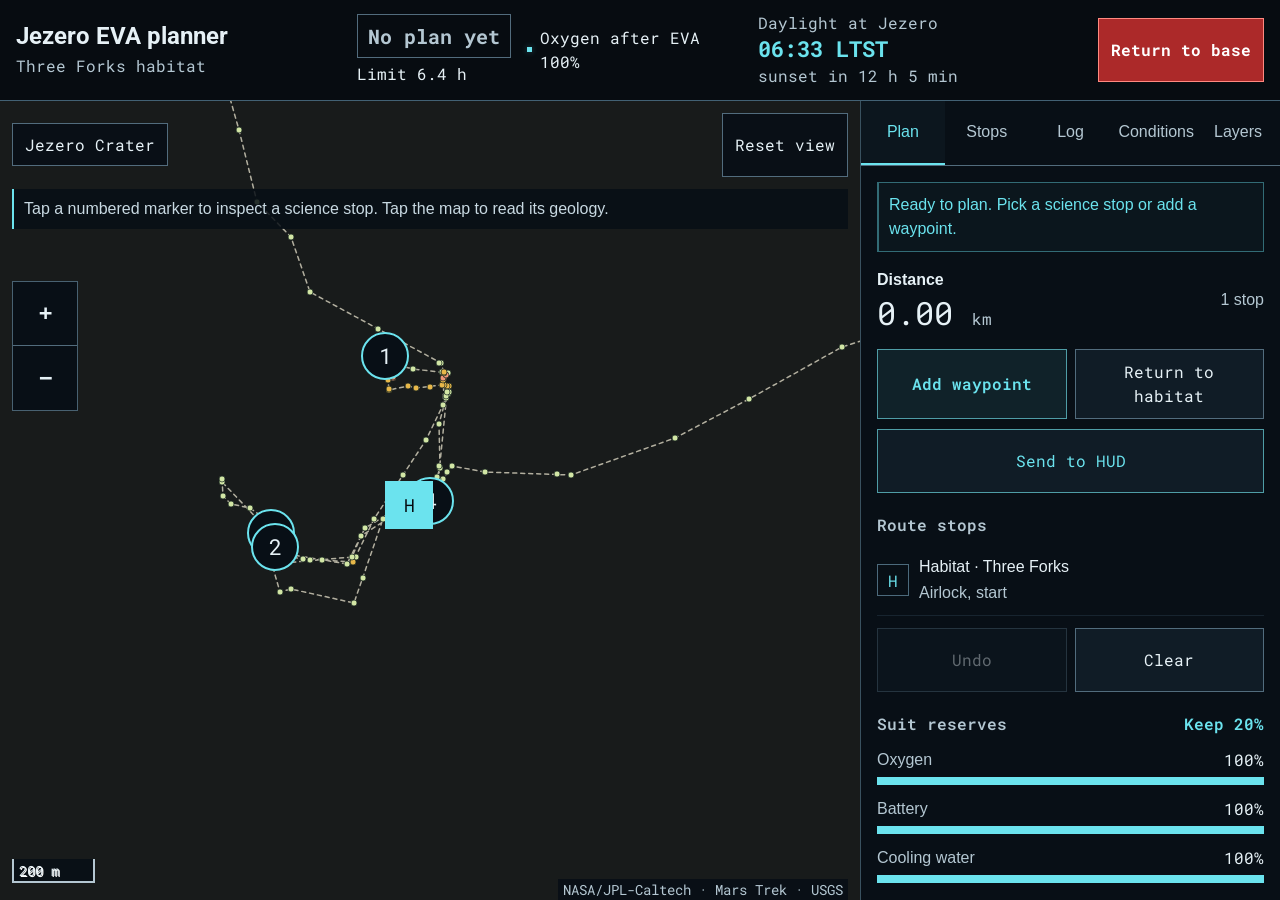
==== commit 486d04f2: "New HUD Simulator" ====
--- a/index.html
+++ b/index.html
@@ -16,15 +16,19 @@
       <p class="mission-id">Three Forks habitat</p>
     </div>
     <div class="mission-summary" role="status" aria-live="polite" aria-atomic="true">
-      <strong id="verdict" class="tag">Draft</strong>
+      <strong id="verdict" class="tag">No plan yet</strong>
       <span id="duration">Limit 6.4 h</span>
     </div>
     <div id="suitStatus" class="suit-status" data-state="standby">
       <span class="status-light" aria-hidden="true"></span>
       <strong id="suitReadout">Oxygen after EVA 100%</strong>
     </div>
+    <div id="solarStatus" class="solar-status" aria-label="Jezero local solar time">
+      <span class="solar-label">Daylight at Jezero</span>
+      <strong id="solarTime">--:-- LTST</strong>
+      <span id="solarNote">Calculating solar time…</span>
+    </div>
     <div class="mission-actions">
-      <button id="gloveToggle" class="glove-toggle" type="button" aria-pressed="false">Gloves off</button>
       <button id="emergencyRTB" type="button" aria-controls="rtbPanel">Return to base</button>
     </div>
   </header>
@@ -49,12 +53,12 @@
             <button id="addMode" class="primary" type="button" aria-pressed="false">Add waypoint</button>
             <button id="returnHome" type="button">Return to habitat</button>
           </div>
+          <button id="sendToHud" class="hud-launch" type="button" aria-haspopup="dialog" aria-controls="hudView">Send to HUD</button>
           <h2 class="plan-label">Route stops</h2>
           <ol id="routeList" aria-label="Planned route stops"></ol>
           <div class="small-actions">
             <button id="undo" type="button">Undo</button>
             <button id="clear" type="button">Clear</button>
-            <button id="demo" type="button">Load example</button>
           </div>
           <h2 class="budget-title">Suit reserves <span id="reserveNote">Keep 20%</span></h2>
           <div id="budgets"></div>
@@ -145,6 +149,31 @@
   <div id="drawerContent"></div>
 </dialog>
 
+<dialog id="hudView" class="hud-view" aria-labelledby="hudTitle" aria-describedby="hudContext">
+  <div class="visor-frame" aria-hidden="true"><i></i><i></i><i></i><i></i></div>
+  <header class="hud-header">
+    <div><h2 id="hudTitle">Visor simulation</h2><p id="hudContext">Plan estimates · manual position · no live suit feed</p></div>
+    <button id="closeHud" type="button" autofocus>Close HUD View</button>
+  </header>
+  <div class="hud-telemetry" role="status" aria-live="polite" aria-atomic="true">
+    <div class="hud-reading"><span>O₂ at position · estimate</span><strong id="hudOxygen">--</strong><small id="hudOxygenNote"></small></div>
+    <div class="hud-reading"><span>Return to base</span><strong id="hudReturn">--</strong><small id="hudReturnNote"></small></div>
+    <div class="hud-reading"><span>Next waypoint</span><strong id="hudDistance">--</strong><small id="hudWaypoint"></small></div>
+  </div>
+  <figure class="hud-map">
+    <figcaption>Route preview · <span id="hudVerdict">No plan yet</span></figcaption>
+    <svg id="hudMiniMap" viewBox="0 0 260 160" role="img" aria-label="Planned route, habitat and selected crew position. North is up.">
+      <path id="hudPlanPath" class="hud-plan-path"></path>
+      <path id="hudReturnPath" class="hud-return-path"></path>
+      <rect id="hudBaseMarker" width="10" height="10" class="hud-base-marker"></rect>
+      <circle id="hudPositionMarker" r="6" class="hud-position-marker"></circle>
+      <text x="238" y="20">N ↑</text>
+    </svg>
+    <p id="hudPosition"></p>
+    <small>Hollow square: habitat · dot: crew</small>
+  </figure>
+</dialog>
+
 <!-- Order matters: config and data first, then logic, then the UI. -->
 <script src="assets/vendor/leaflet.js"></script>
 <script src="js/offlineAssets.js"></script>
@@ -157,6 +186,7 @@
 <script src="js/nasaApi.js"></script>
 <script src="js/speechNotes.js"></script>
 <script src="js/sampleLog.js"></script>
+<script src="js/hud.js"></script>
 <script src="js/app.js"></script>
 <script src="js/solarClock.js"></script>
 <script src="js/panels.js"></script>
--- a/css/styles.css
+++ b/css/styles.css
@@ -5,23 +5,24 @@
   color-scheme: dark;
   --bg: #05090d;
   --panel: #080f16;
-  --line: #2a3d4b;
+  --line: #526c7d;
   --text: #e6f1f6;
-  --muted: #91a6b5;
+  --muted: #b4c7d2;
   --accent: #6be3ee;
   --warn: #ffca65;
   --danger: #ff655f;
   --display: 'Bahnschrift', 'Arial Narrow', 'Jezero Sans', sans-serif;
   --body: 'Segoe UI', Arial, 'Jezero Sans', sans-serif;
   --mono: 'Cascadia Mono', Consolas, 'Jezero Mono', 'Courier New', monospace;
-  --target-size: 48px;
+  --target-size: 64px;
 }
 * { box-sizing: border-box; scrollbar-width: thin; scrollbar-color: #3b5363 #080e14; }
 html, body { width: 100%; height: 100%; }
-body { margin: 0; background: var(--bg); color: var(--text); font: 14px/1.5 var(--body); font-variant-numeric: tabular-nums; }
+body { margin: 0; background: var(--bg); color: var(--text); font: 16px/1.5 var(--body); font-variant-numeric: tabular-nums; }
 .flight-deck { height: 100vh; height: 100dvh; display: grid; grid-template-rows: auto minmax(0, 1fr); padding: env(safe-area-inset-top) env(safe-area-inset-right) env(safe-area-inset-bottom) env(safe-area-inset-left); isolation: isolate; }
 [hidden] { display: none !important; }
 a { color: var(--accent); text-decoration: none; }
+a[href] { display: inline-flex; align-items: center; justify-content: center; min-width: var(--target-size); min-height: var(--target-size); }
 a:hover { text-decoration: underline; }
 button, select, textarea { color: var(--text); background: #101c26; border: 1px solid var(--line); border-radius: 0; font: inherit; }
 button { min-height: var(--target-size); min-width: var(--target-size); padding: 10px 12px; cursor: pointer; touch-action: manipulation; transition: background .15s, border-color .15s; }
@@ -31,35 +32,33 @@
 button, label, .mission-id, .tag, .plan-label, .budget-title, .profile-title, .drawer-meta { font-family: var(--mono); }
 h1, h2, h3, p { margin: 0; }
 h2 { font: 600 16px/1.5 var(--body); }
-label { display: block; margin-bottom: 6px; color: var(--muted); font-size: 14px; }
-select, textarea { width: 100%; max-width: 100%; min-height: var(--target-size); padding: 10px; font-size: 14px; }
+label { display: block; margin-bottom: 6px; color: var(--muted); font-size: 16px; }
+select, textarea { width: 100%; max-width: 100%; min-height: var(--target-size); padding: 10px; font-size: 16px; }
 select { text-overflow: ellipsis; }
 textarea { resize: vertical; min-height: 140px; line-height: 1.6; }
-small, .muted { color: var(--muted); font-size: 14px; }
+small, .muted { color: var(--muted); font-size: 16px; }
 .good { color: var(--accent); }
 .bad { color: var(--danger); }
-.eyebrow { color: var(--accent); font: 14px var(--mono); }
+.eyebrow { color: var(--accent); font: 16px var(--mono); }
 
 /* Telemetry remains in the layout, so it never covers the map or panel. */
 .mission-bar { display: flex; flex-wrap: wrap; align-items: center; gap: 12px 20px; padding: 12px 16px; background: #070c11; border-bottom: 1px solid #426174; }
 .mission-identity { margin-right: auto; min-width: 0; }
 .brand { font: 700 24px/1.3 var(--display); }
-.mission-id { color: var(--muted); font-size: 14px; margin-top: 2px; }
+.mission-id { color: var(--muted); font-size: 16px; margin-top: 2px; }
 .mission-summary { display: flex; flex-wrap: wrap; align-items: center; gap: 8px 12px; }
-#duration { font: 14px/1.5 var(--mono); }
+#duration { font: 16px/1.5 var(--mono); }
 .tag { padding: 6px 10px; border: 1px solid var(--line); color: var(--muted); font-size: 20px; }
 .tag.good { color: var(--accent); border-color: #387d85; background: #6be3ee0d; }
 .tag.warn { color: var(--warn); border-color: #947438; background: #ffca6510; }
 .tag.bad { color: var(--danger); border-color: #a74545; background: #ff655f12; }
 .suit-status { display: flex; align-items: center; gap: 8px; }
-.suit-status strong { font: 14px/1.5 var(--mono); }
+.suit-status strong { font: 16px/1.5 var(--mono); }
 .status-light { display: inline-block; width: 5px; height: 5px; background: var(--accent); box-shadow: 0 0 6px #6be3ee55; flex: none; }
 .suit-status[data-state="standby"] .status-light { background: var(--muted); }
 .suit-status[data-state="low"] { color: var(--danger); }
 .suit-status[data-state="low"] .status-light { background: var(--danger); box-shadow: 0 0 6px #ff655f55; }
 .mission-actions { display: flex; gap: 8px; }
-.glove-toggle { min-width: 112px; }
-.glove-toggle[aria-pressed="true"] { color: #090d11; background: var(--warn); border-color: var(--warn); }
 #emergencyRTB { color: #fff; background: #ac2929; border-color: #ff8980; font-weight: 700; }
 #emergencyRTB:hover { background: #d03833; border-color: #fff; }
 
@@ -67,7 +66,7 @@
 .workspace { display: grid; grid-template-columns: minmax(0, 1fr) 420px; min-height: 0; }
 .side-panel { grid-column: 2; grid-row: 1; display: flex; flex-direction: column; min-height: 0; min-width: 0; background: var(--panel); border-left: 1px solid #39515f; }
 .panel-tabs { display: flex; flex: none; border-bottom: 1px solid var(--line); }
-.panel-tabs button { flex: 1; min-width: 0; border: 0; border-bottom: 2px solid transparent; background: transparent; color: var(--muted); padding-inline: 6px; font: 14px var(--body); }
+.panel-tabs button { flex: 1; min-width: var(--target-size); border: 0; border-bottom: 2px solid transparent; background: transparent; color: var(--muted); padding-inline: 6px; font: 16px var(--body); }
 .panel-tabs button[aria-selected="true"] { border-bottom-color: var(--accent); color: var(--accent); background: #6be3ee09; }
 .panel-tabs button:hover { color: var(--text); background: #6be3ee10; }
 .panel-scroll { flex: 1; min-height: 0; overflow: auto; overscroll-behavior: contain; padding: 16px; }
@@ -77,24 +76,24 @@
 #map { background: #181b1b; font: inherit; }
 #map.adding { cursor: crosshair; }
 .map-toolbar { position: absolute; top: 12px; left: 12px; right: 12px; z-index: 500; display: flex; justify-content: space-between; align-items: center; gap: 8px; pointer-events: none; }
-.map-toolbar > span { padding: 10px 12px; background: #080f16e8; border: 1px solid var(--line); font: 14px var(--mono); }
+.map-toolbar > span { padding: 10px 12px; background: #080f16e8; border: 1px solid var(--line); font: 16px var(--mono); }
 .map-toolbar button { background: #080f16e8; pointer-events: auto; }
-.map-hint { position: absolute; top: 72px; left: 12px; right: 12px; z-index: 450; color: #c8d9e2; background: #080f16d9; border-left: 2px solid var(--accent); padding: 8px 10px; font-size: 14px; pointer-events: none; }
-.map-readout { position: absolute; bottom: 36px; left: 76px; right: 12px; z-index: 450; color: #e6f1f6; text-align: right; font: 14px/1.5 var(--mono); text-shadow: 0 1px 3px #000, 0 0 4px #000; pointer-events: none; }
+.map-hint { position: absolute; top: 88px; left: 12px; right: 12px; z-index: 450; color: #c8d9e2; background: #080f16d9; border-left: 2px solid var(--accent); padding: 8px 10px; font-size: 16px; pointer-events: none; }
+.map-readout { position: absolute; bottom: 36px; left: 76px; right: 12px; z-index: 450; color: #e6f1f6; text-align: right; font: 16px/1.5 var(--mono); text-shadow: 0 1px 3px #000, 0 0 4px #000; pointer-events: none; }
 
 /* Plan contents follow the decision and editing flow. */
-.route-summary { display: flex; align-items: center; justify-content: space-between; gap: 14px; margin: 16px 0; }
+.route-summary { display: flex; align-items: center; justify-content: space-between; gap: 16px; margin: 16px 0; }
 #distance { color: var(--text); font: 32px/1.3 var(--mono); }
 #distance small { font-size: 16px; }
 .route-actions { display: flex; gap: 8px; }
 .route-actions button { flex: 1; }
 .primary { background: #6be3ee16; border-color: #4f9da6; color: var(--accent); font-weight: 600; }
 .primary:hover, .primary.selected { color: #05090d; background: var(--accent); border-color: var(--accent); }
-.plan-label, .budget-title { display: flex; align-items: center; justify-content: space-between; gap: 8px; color: var(--muted); font-size: 14px; margin-top: 20px; }
+.plan-label, .budget-title { display: flex; align-items: center; justify-content: space-between; gap: 8px; color: var(--muted); font-size: 16px; margin-top: 20px; }
 .budget-title span { color: var(--accent); }
 ol { list-style: none; padding: 0; margin: 8px 0; }
 #routeList li { display: flex; gap: 10px; align-items: center; padding: 10px 0; border-bottom: 1px solid #2a3d4b77; }
-#routeList li b { display: grid; place-items: center; width: 32px; height: 32px; flex: none; border: 1px solid #4c6a7c; color: var(--accent); font: 14px var(--mono); }
+#routeList li b { display: grid; place-items: center; width: 32px; height: 32px; flex: none; border: 1px solid #4c6a7c; color: var(--accent); font: 16px var(--mono); }
 #routeList li > div { min-width: 0; overflow-wrap: anywhere; }
 #routeList li small { display: block; margin-top: 2px; }
 .route-log { margin-left: auto; flex: none; }
@@ -103,18 +102,18 @@
 .budget { margin-top: 12px; }
 .budget > div:first-child { display: flex; justify-content: space-between; color: var(--muted); }
 .budget > div:first-child span:last-child { color: var(--text); font-family: var(--mono); }
-.bar { height: 4px; background: #243441; margin-top: 5px; overflow: hidden; }
+.bar { height: 8px; background: #243441; margin-top: 5px; overflow: hidden; }
 .bar span { display: block; height: 100%; background: var(--accent); }
 .bar span.low { background: var(--danger); }
 .alert { color: var(--warn); border: 1px solid #806331; border-left: 2px solid var(--warn); background: #ffca6508; padding: 10px; margin-bottom: 8px; }
 .alert.safe { color: var(--accent); border-color: #326b75; background: #6be3ee08; }
 .alert.danger { color: #ffaaa3; border-color: #a74545; background: #ff655f10; }
 .profile { margin-top: 20px; padding: 12px; border: 1px solid #39515f; background: var(--panel); }
-.profile-title { display: flex; flex-wrap: wrap; justify-content: space-between; gap: 4px 8px; font-size: 14px; color: var(--accent); }
+.profile-title { display: flex; flex-wrap: wrap; justify-content: space-between; gap: 4px 8px; font-size: 16px; color: var(--accent); }
 .profile-title span { color: var(--muted); }
 #profile { display: block; width: 100%; height: 164px; margin-top: 8px; }
 .route-metrics { margin-top: 16px; border-block: 1px solid var(--line); }
-summary { display: list-item; cursor: pointer; min-height: var(--target-size); padding: 12px 0; font: 14px/1.5 var(--mono); color: var(--muted); }
+summary { display: list-item; cursor: pointer; min-height: var(--target-size); padding: 12px 0; font: 16px/1.5 var(--mono); color: var(--muted); }
 .route-metrics[open] summary { color: var(--accent); }
 .stat { display: flex; align-items: center; justify-content: space-between; gap: 8px; padding: 8px 0; border-bottom: 1px solid #2a3d4b77; color: var(--muted); }
 .stat span:last-child { color: var(--text); font-family: var(--mono); text-align: right; }
@@ -135,11 +134,11 @@
 .target-card { display: grid; grid-template-columns: 112px minmax(0, 1fr); text-align: left; padding: 0; overflow: hidden; background: #101922; }
 .terrain-thumb { min-height: 140px; height: 100%; position: relative; overflow: hidden; background: #1e272b; }
 .terrain-thumb img { width: 100%; height: 100%; object-fit: cover; position: absolute; inset: 0; display: block; }
-.terrain-thumb > span { position: absolute; bottom: 8px; left: 8px; right: 8px; color: var(--accent); border: 1px solid var(--line); background: #080f16e8; padding: 3px 5px; font: 14px var(--mono); }
+.terrain-thumb > span { position: absolute; bottom: 8px; left: 8px; right: 8px; color: var(--accent); border: 1px solid var(--line); background: #080f16e8; padding: 3px 5px; font: 16px var(--mono); }
 .target-body { padding: 12px; }
 .target-body small { font-family: var(--mono); }
 .target-body h3 { margin: 5px 0; font: 600 18px/1.4 var(--body); }
-.target-body p { color: #bfced7; font: 14px/1.5 var(--body); }
+.target-body p { color: #bfced7; font: 16px/1.5 var(--body); }
 .sample-grid { display: grid; gap: 16px; margin-top: 16px; }
 .sample-grid > div { min-width: 0; }
 .dictation-actions { display: flex; gap: 8px; margin-top: 12px; }
@@ -153,25 +152,25 @@
 #saveSample { width: 100%; }
 #sampleLogs { margin: 0; }
 #sampleLogs li { border-top: 1px solid var(--line); padding: 12px 0; }
-#sampleLogs time { color: var(--muted); font: 14px var(--mono); }
+#sampleLogs time { color: var(--muted); font: 16px var(--mono); }
 #sampleLogs p { margin-top: 6px; white-space: pre-wrap; overflow-wrap: anywhere; }
 .conditions { margin-top: 16px; }
 .conditions > div { padding: 16px 0; border-bottom: 1px solid var(--line); }
 .conditions > div:first-child { padding-top: 0; }
 .conditions strong { display: block; font: 18px/1.5 var(--mono); overflow-wrap: anywhere; }
-.conditions small { display: block; font: 14px/1.6 var(--mono); margin-top: 4px; }
-#offlineStatus { margin-top: 16px; color: var(--muted); font: 14px/1.6 var(--mono); }
+.conditions small { display: block; font: 16px/1.6 var(--mono); margin-top: 4px; }
+#offlineStatus { margin-top: 16px; color: var(--muted); font: 16px/1.6 var(--mono); }
 #offlineStatus.cache-warning { color: var(--warn); }
 .layer { padding: 12px 0; border-bottom: 1px solid var(--line); }
 .layer-head { position: relative; display: flex; align-items: center; gap: 12px; min-height: var(--target-size); }
-.layer-head input { accent-color: var(--accent); width: 24px; height: 24px; margin: 0; flex: none; }
-.layer-head label { display: flex; align-items: center; min-height: var(--target-size); margin: 0; color: var(--text); font: 14px var(--body); cursor: pointer; }
+.layer-head input { accent-color: var(--accent); width: 30px; height: 30px; margin: 0; flex: none; }
+.layer-head label { display: flex; align-items: center; min-height: var(--target-size); margin: 0; color: var(--text); font: 16px var(--body); cursor: pointer; }
 .layer-head label::before { content: ''; position: absolute; inset: 0; }
 .layer small { display: block; margin: 4px 0 8px; }
 .slider-row { display: flex; align-items: center; gap: 12px; }
 .slider-row input { width: 100%; min-width: 0; height: var(--target-size); margin: 0; accent-color: var(--accent); }
-.slider-row output { min-width: 44px; text-align: right; color: var(--accent); font: 14px var(--mono); }
-.legend { display: grid; gap: 12px; color: var(--muted); font: 14px/1.6 var(--mono); padding: 16px 0; }
+.slider-row output { min-width: 44px; text-align: right; color: var(--accent); font: 16px var(--mono); }
+.legend { display: grid; gap: 12px; color: var(--muted); font: 16px/1.6 var(--mono); padding: 16px 0; }
 .legend > span { display: flex; align-items: center; gap: 12px; }
 .swatch { display: inline-block; width: 16px; height: 16px; flex: none; }
 .tilt-ok { background: #d2e6a5; }
@@ -181,7 +180,7 @@
 .source-note p { margin: 12px 0; }
 
 /* Leaflet controls use the dedicated map viewport. */
-.leaflet-top.leaflet-left { top: 160px; left: 12px; }
+.leaflet-top.leaflet-left { top: 180px; left: 12px; }
 .leaflet-left .leaflet-control { margin-left: 0; }
 .leaflet-top .leaflet-control { margin-top: 0; }
 .leaflet-bottom.leaflet-left { bottom: 12px; left: 12px; }
@@ -190,13 +189,13 @@
 .leaflet-bar { border: 1px solid #486171 !important; border-radius: 0; box-shadow: none; }
 .leaflet-bar a { background: #080f16ec; color: var(--text); border-color: var(--line); border-radius: 0 !important; }
 .leaflet-bar a:hover { background: #19313e; color: var(--text); }
-.leaflet-container .leaflet-control-zoom a { width: var(--target-size); height: var(--target-size); line-height: var(--target-size); }
-.leaflet-control-attribution { color: var(--muted); background: #080f16e8 !important; font: 12px/1.5 var(--mono); }
+.leaflet-container .leaflet-control-zoom a { display: flex; justify-content: center; width: var(--target-size); height: var(--target-size); line-height: var(--target-size); }
+.leaflet-control-attribution { color: var(--muted); background: #080f16e8 !important; font: 14px/1.5 var(--mono); }
 .leaflet-control-attribution a { display: inline-flex; align-items: center; min-height: var(--target-size); }
-.leaflet-control-scale-line { color: var(--text); background: #080f16d9; border-color: var(--muted); font: 12px var(--mono); }
-.leaflet-tooltip { background: #080f16; border: 1px solid var(--line); border-radius: 0; color: var(--text); font: 14px var(--mono); }
+.leaflet-control-scale-line { color: var(--text); background: #080f16d9; border-color: var(--muted); font: 14px var(--mono); }
+.leaflet-tooltip { background: #080f16; border: 1px solid var(--line); border-radius: 0; color: var(--text); font: 16px var(--mono); }
 .marker-target, .marker-habitat { display: grid; place-items: center; cursor: pointer; }
-.marker-symbol { display: grid; place-items: center; width: 32px; height: 32px; border: 1px solid var(--accent); background: #080f16; color: #e6f1f6; font: 16px var(--mono); }
+.marker-symbol { display: grid; place-items: center; width: 48px; height: 48px; border: 2px solid var(--accent); background: #080f16; color: #e6f1f6; font: 16px var(--mono); }
 .marker-target .marker-symbol { border-radius: 50%; }
 /* Preserve the habitat's existing accent color while changing its shape and label. */
 .marker-habitat .marker-symbol { background: var(--accent); color: #05090d; font-size: 18px; }
@@ -207,40 +206,26 @@
 #closeDrawer { float: right; font-size: 24px; }
 dialog h2 { clear: both; margin: 16px 0 8px; font: 500 30px/1.3 var(--display); }
 dialog h3 { margin: 20px 0 6px; color: var(--accent); font: 16px var(--mono); }
-dialog p { color: #bfced7; font-size: 14px; line-height: 1.7; margin-bottom: 6px; }
-dialog p.live, .drawer-meta { color: var(--muted); font-size: 14px; line-height: 1.8; }
+dialog p { color: #bfced7; font-size: 16px; line-height: 1.7; margin-bottom: 6px; }
+dialog p.live, .drawer-meta { color: var(--muted); font-size: 16px; line-height: 1.8; }
 dialog .primary { width: 100%; margin: 18px 0 10px; }
 .gallery { display: grid; grid-template-columns: repeat(3, 1fr); gap: 8px; }
 .gallery p { grid-column: 1 / -1; }
 .gallery a { min-height: var(--target-size); min-width: var(--target-size); }
 .gallery img { width: 100%; aspect-ratio: 1; object-fit: cover; display: block; }
 
-body.glove-ui { --target-size: 64px; --muted: #b4c7d2; --line: #526c7d; }
-.glove-ui button, .glove-ui select, .glove-ui textarea { font-size: 16px; }
-.glove-ui .panel-tabs button { font-size: 14px; }
-.glove-ui .layer-head input { width: 30px; height: 30px; }
-.glove-ui .marker-symbol { width: 48px; height: 48px; border-width: 2px; font-size: 22px; }
-.glove-ui .bar { height: 8px; }
-.glove-ui .leaflet-control-zoom a { font-size: 30px; }
-
-@media (max-width: 1250px) {
-  .mission-bar { display: grid; grid-template-columns: minmax(0, 1fr) auto; }
-  .mission-identity { grid-column: 1; grid-row: 1; }
-  .mission-summary { grid-column: 1; grid-row: 2; }
-  .suit-status { grid-column: 2; grid-row: 1; }
-  .mission-actions { grid-column: 2; grid-row: 2; }
-}
+
 @media (orientation: portrait), (max-width: 700px) {
   .workspace { grid-template-columns: minmax(0, 1fr); grid-template-rows: minmax(200px, 1fr) minmax(260px, 1fr); overflow: auto; }
   .side-panel { grid-column: 1; grid-row: 1; border-left: 0; border-bottom: 1px solid #39515f; }
   .map-panel { grid-column: 1; grid-row: 2; }
-  .map-hint { left: 76px; font-size: 14px; }
-  .leaflet-top.leaflet-left { top: 72px; }
+  .map-hint { left: 96px; font-size: 16px; }
+  .leaflet-top.leaflet-left { top: 88px; }
   .map-readout { bottom: 30px; }
 }
 @media (max-width: 700px) {
-  .mission-bar { grid-template-columns: minmax(0, 1fr); padding: 12px; gap: 10px; }
-  .mission-identity, .mission-summary, .suit-status, .mission-actions { grid-column: 1; grid-row: auto; }
+  .mission-bar { padding: 12px; gap: 10px; }
+
   .brand { font-size: 24px; }
   .mission-summary { gap: 8px; }
   .mission-actions button { flex: 1; }
@@ -248,7 +233,99 @@
   .panel-tabs button { padding-inline: 3px; font-family: var(--body); }
   .target-card { grid-template-columns: 96px minmax(0, 1fr); }
   dialog { width: 100%; padding-left: max(16px, env(safe-area-inset-left)); }
-  .glove-ui .panel-tabs { display: grid; grid-template-columns: repeat(3, 1fr); }
+  .panel-tabs { display: grid; grid-template-columns: repeat(3, 1fr); }
 }
 @media (prefers-reduced-motion: reduce) { button { transition: none; } }
 @media (max-width: 360px) { .panel-tabs { display: grid; grid-template-columns: repeat(3, 1fr); } }
+
+/* EVA gloves are always worn: every interactive target is at least 64px. */
+summary, select, textarea, .layer-head label { min-width: var(--target-size); }
+.leaflet-control-attribution a { min-width: var(--target-size); justify-content: center; }
+.leaflet-control-zoom a { font-size: 30px; }
+.marker-symbol { font-size: 22px; }
+.mission-bar { display: grid; grid-template-columns: minmax(175px, 1fr) auto auto minmax(200px, 1fr) auto; gap: 12px 16px; }
+.mission-identity { margin: 0; }
+.mission-summary { flex-direction: column; align-items: flex-start; gap: 4px; }
+.suit-status { max-width: 215px; }
+.solar-status { display: grid; align-content: center; font: 16px/1.4 var(--mono); }
+.solar-label { color: var(--muted); }
+#solarTime { font-size: 22px; }
+#solarNote { color: var(--muted); }
+.warn { color: var(--warn); }
+.hud-launch { width: 100%; margin-top: 10px; color: var(--accent); border-color: #4f9da6; }
+
+/* The visor keeps navigation at the edges and the terrain view open. */
+.hud-active .flight-deck { grid-template-rows: minmax(0, 1fr); }
+.hud-active .mission-bar, .hud-active .side-panel { display: none; }
+.hud-active .workspace { grid-template-columns: minmax(0, 1fr); grid-template-rows: minmax(0, 1fr); overflow: hidden; }
+.hud-active .map-panel { grid-column: 1; grid-row: 1; }
+.hud-active .map-toolbar, .hud-active .map-hint, .hud-active .map-readout,
+.hud-active .leaflet-top, .hud-active .leaflet-bottom { visibility: hidden; }
+.hud-view { inset: 0; margin: 0; width: 100vw; max-width: none; height: 100vh; height: 100dvh; padding: max(28px, env(safe-area-inset-top)) max(28px, env(safe-area-inset-right)) max(28px, env(safe-area-inset-bottom)) max(28px, env(safe-area-inset-left)); border: 0; background: radial-gradient(ellipse at center, transparent 25%, #030e17b0 100%); color: #adfaff; font-family: var(--mono); overflow: auto; }
+.hud-view::backdrop { background: #010a1240; }
+.visor-frame { position: absolute; inset: 14px; pointer-events: none; border-radius: 36px; border: 1px solid #adfaff55; }
+.visor-frame i { position: absolute; width: 44px; height: 44px; border: 3px solid #adfaff; }
+.visor-frame i:nth-child(1) { top: 0; left: 0; border-right: 0; border-bottom: 0; border-radius: 14px 0 0; }
+.visor-frame i:nth-child(2) { top: 0; right: 0; border-left: 0; border-bottom: 0; border-radius: 0 14px 0 0; }
+.visor-frame i:nth-child(3) { bottom: 0; left: 0; border-right: 0; border-top: 0; border-radius: 0 0 0 14px; }
+.visor-frame i:nth-child(4) { bottom: 0; right: 0; border-left: 0; border-top: 0; border-radius: 0 0 14px; }
+.hud-header { position: relative; display: flex; justify-content: space-between; align-items: flex-start; gap: 20px; }
+.hud-header > div { padding: 10px 14px; background: #03121beb; border-left: 2px solid #adfaff; max-width: 520px; }
+.hud-header h2 { clear: none; margin: 0 0 4px; font: 600 20px/1.4 var(--mono); }
+.hud-header p { margin: 0; color: #d0eff4; font: 16px/1.5 var(--mono); }
+#closeHud { flex: none; background: #03121bf2; color: #d9fcff; border: 1px solid #adfaff; }
+.hud-telemetry { position: absolute; left: 30px; right: 30px; bottom: 30px; display: grid; grid-template-columns: repeat(3, minmax(0, 1fr)); gap: 16px; }
+.hud-reading { min-width: 0; padding: 14px 18px; background: #03121beb; border-top: 2px solid #adfaff; }
+.hud-reading > span, .hud-reading small { display: block; font: 16px/1.5 var(--mono); color: #d0eff4; overflow-wrap: anywhere; }
+.hud-reading strong { display: block; margin: 4px 0; font: 600 clamp(20px, 2.5vw, 32px)/1.3 var(--mono); overflow-wrap: anywhere; }
+.hud-map { position: absolute; right: 30px; top: 130px; width: 280px; margin: 0; padding: 12px; background: #03121beb; border: 1px solid #adfaff77; }
+.hud-map figcaption, .hud-map p, .hud-map small { font: 16px/1.4 var(--mono); color: #d0eff4; overflow-wrap: anywhere; }
+#hudMiniMap { display: block; width: 100%; height: 160px; margin: 6px 0; background: repeating-linear-gradient(0deg, transparent, transparent 31px, #adfaff0d 32px), repeating-linear-gradient(90deg, transparent, transparent 31px, #adfaff0d 32px); }
+#hudMiniMap text { fill: #d0eff4; font: 14px var(--mono); }
+.hud-plan-path { fill: none; stroke: #adfaff; stroke-width: 3; stroke-linejoin: round; }
+.hud-return-path { fill: none; stroke: #ffca65; stroke-width: 2; stroke-dasharray: 5 4; }
+.hud-base-marker { fill: #03121b; stroke: #fff; stroke-width: 2; }
+.hud-position-marker { fill: #adfaff; stroke: #03121b; stroke-width: 2; }
+@media (max-width: 1100px) {
+  .mission-bar { grid-template-columns: minmax(0, 1fr) minmax(0, 1fr) auto; }
+  .mission-identity { grid-column: 1; grid-row: 1; }
+  .mission-summary { grid-column: 2; grid-row: 1; }
+  .suit-status { grid-column: 2; grid-row: 2; max-width: none; }
+  .solar-status { grid-column: 1; grid-row: 2; }
+  .mission-actions { grid-column: 3; grid-row: 1 / 3; }
+}
+@media (max-width: 700px) {
+  .mission-bar { grid-template-columns: minmax(0, 1fr) auto; }
+  .mission-identity { grid-column: 1 / -1; grid-row: 1; }
+  .mission-summary { grid-column: 1 / -1; grid-row: 2; flex-direction: row; align-items: center; flex-wrap: wrap; }
+  .solar-status { grid-column: 1; grid-row: 3; }
+  .suit-status { grid-column: 1 / -1; grid-row: 4; }
+  .mission-actions { grid-column: 2; grid-row: 3; }
+  .mission-actions button { max-width: 140px; }
+  .panel-tabs { display: grid; grid-template-columns: repeat(3, minmax(64px, 1fr)); }
+  .hud-view { padding: 24px; }
+  .hud-header { gap: 12px; }
+  .hud-header > div { padding: 8px; }
+  .hud-header h2 { font-size: 18px; }
+  .hud-header p { font-size: 16px; }
+  #closeHud { width: 128px; padding: 8px; }
+  .hud-map { top: 148px; right: 24px; width: 200px; padding: 8px; }
+  #hudMiniMap { height: 100px; }
+  .hud-map small { display: none; }
+  .hud-telemetry { left: 24px; right: 24px; bottom: 24px; grid-template-columns: repeat(2, minmax(0, 1fr)); gap: 8px; }
+  .hud-reading { padding: 8px; }
+  .hud-reading:nth-child(2) { grid-column: 1 / -1; grid-row: 2; }
+  .hud-reading strong { font-size: 22px; }
+}
+@media (max-height: 640px) and (min-width: 701px) {
+  .hud-map { top: 110px; width: 230px; padding: 8px; }
+  #hudMiniMap { height: 100px; }
+  .hud-map small { display: none; }
+  .hud-reading { padding: 8px 12px; }
+  .hud-telemetry { bottom: 24px; }
+}
+@media (max-height: 640px) and (max-width: 700px) {
+  .hud-view[open] { display: grid; gap: 20px; align-content: start; }
+  .hud-map { position: relative; top: auto; right: auto; grid-row: 2; margin-left: auto; }
+  .hud-telemetry { position: static; grid-row: 3; }
+}
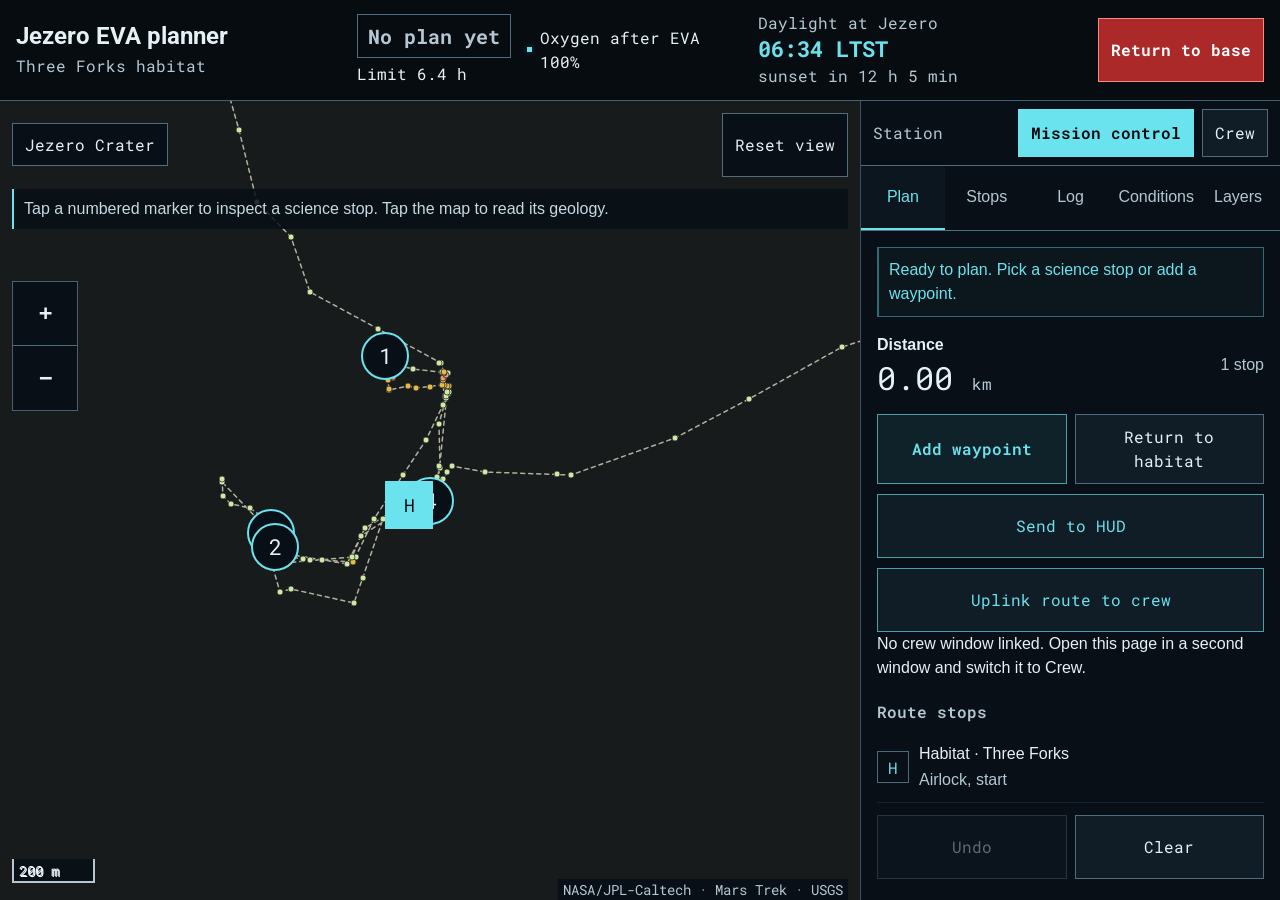
==== commit 6984c97c: "Add files via upload" ====
--- a/index.html
+++ b/index.html
@@ -35,6 +35,11 @@
 
   <section class="workspace" aria-label="Map and EVA plan">
     <aside class="side-panel" aria-label="EVA planning panel">
+      <div class="station-switch" role="group" aria-label="Station">
+        <span>Station</span>
+        <button id="stationControl" type="button" aria-pressed="true">Mission control</button>
+        <button id="stationCrew" type="button" aria-pressed="false">Crew</button>
+      </div>
       <nav class="panel-tabs" role="tablist" aria-label="Planner tabs">
         <button id="planTab" type="button" role="tab" data-panel="routePanel" aria-controls="routePanel" aria-selected="true" tabindex="0">Plan</button>
         <button id="stopsTab" type="button" role="tab" data-panel="sitesPanel" aria-controls="sitesPanel" aria-selected="false" tabindex="-1">Stops</button>
@@ -43,6 +48,16 @@
         <button id="layersTab" type="button" role="tab" data-panel="layersPanel" aria-controls="layersPanel" aria-selected="false" tabindex="-1">Layers</button>
       </nav>
       <div class="panel-scroll">
+        <section id="uplinkInbox" class="uplink-inbox" aria-labelledby="uplinkFrom" hidden>
+          <h2 id="uplinkFrom">Incoming route</h2>
+          <p id="uplinkSummary"></p>
+          <p id="uplinkStops"></p>
+          <p class="muted">Accepting replaces the plan on this screen.</p>
+          <div class="uplink-actions">
+            <button id="uplinkAccept" class="primary" type="button">Accept route</button>
+            <button id="uplinkDecline" type="button">Decline</button>
+          </div>
+        </section>
         <section id="routePanel" role="tabpanel" aria-labelledby="planTab" tabindex="0">
           <div id="alerts" role="status" aria-live="polite"></div>
           <div class="route-summary">
@@ -54,6 +69,9 @@
             <button id="returnHome" type="button">Return to habitat</button>
           </div>
           <button id="sendToHud" class="hud-launch" type="button" aria-haspopup="dialog" aria-controls="hudView">Send to HUD</button>
+          <button id="uplinkSend" class="hud-launch" type="button">Uplink route to crew</button>
+          <p id="uplinkStatus" class="uplink-status" role="status"></p>
+          <p id="uplinkLink" class="uplink-status"></p>
           <h2 class="plan-label">Route stops</h2>
           <ol id="routeList" aria-label="Planned route stops"></ol>
           <div class="small-actions">
@@ -181,12 +199,14 @@
 <script src="js/geo.js"></script>
 <script src="js/roverTraverse.js"></script>
 <script src="js/marsData.js"></script>
+<script src="data/medaJezero.js"></script>
 <script src="js/crewRouter.js"></script>
 <script src="js/planner.js"></script>
 <script src="js/nasaApi.js"></script>
 <script src="js/speechNotes.js"></script>
 <script src="js/sampleLog.js"></script>
 <script src="js/hud.js"></script>
+<script src="js/uplink.js"></script>
 <script src="js/app.js"></script>
 <script src="js/solarClock.js"></script>
 <script src="js/panels.js"></script>
--- a/css/styles.css
+++ b/css/styles.css
@@ -329,3 +329,21 @@
   .hud-map { position: relative; top: auto; right: auto; grid-row: 2; margin-left: auto; }
   .hud-telemetry { position: static; grid-row: 3; }
 }
+
+/* ---------- Stations and route uplink (js/uplink.js) ---------- */
+.station-switch { display: flex; align-items: center; gap: 8px; padding: 8px 12px; border-bottom: 1px solid var(--line); }
+.station-switch span { color: var(--muted); font-family: var(--mono); margin-right: auto; }
+.station-switch button { min-height: 48px; padding: 6px 12px; }
+.station-switch button[aria-pressed="true"] { color: #05090d; background: var(--accent); border-color: var(--accent); font-weight: 600; }
+.uplink-status { margin: 8px 0 0; color: var(--muted); font-size: .9em; }
+.uplink-status:empty { display: none; }
+.uplink-status.good { color: var(--accent); }
+.uplink-status.warn { color: var(--warn); }
+.uplink-inbox { margin-bottom: 12px; padding: 12px; border: 1px solid var(--accent); border-left-width: 4px; background: #6be3ee10; }
+.uplink-inbox h2 { margin: 0 0 6px; color: var(--accent); font-family: var(--mono); font-size: 1em; }
+.uplink-inbox p { margin: 0 0 6px; }
+#uplinkSummary { font-family: var(--mono); color: var(--text); }
+.uplink-actions { display: flex; gap: 8px; margin-top: 10px; }
+.uplink-actions button { flex: 1; }
+.weather-history { margin-top: 8px; }
+.weather-history summary { cursor: pointer; color: var(--accent); font-family: var(--mono); padding: 8px 0; }
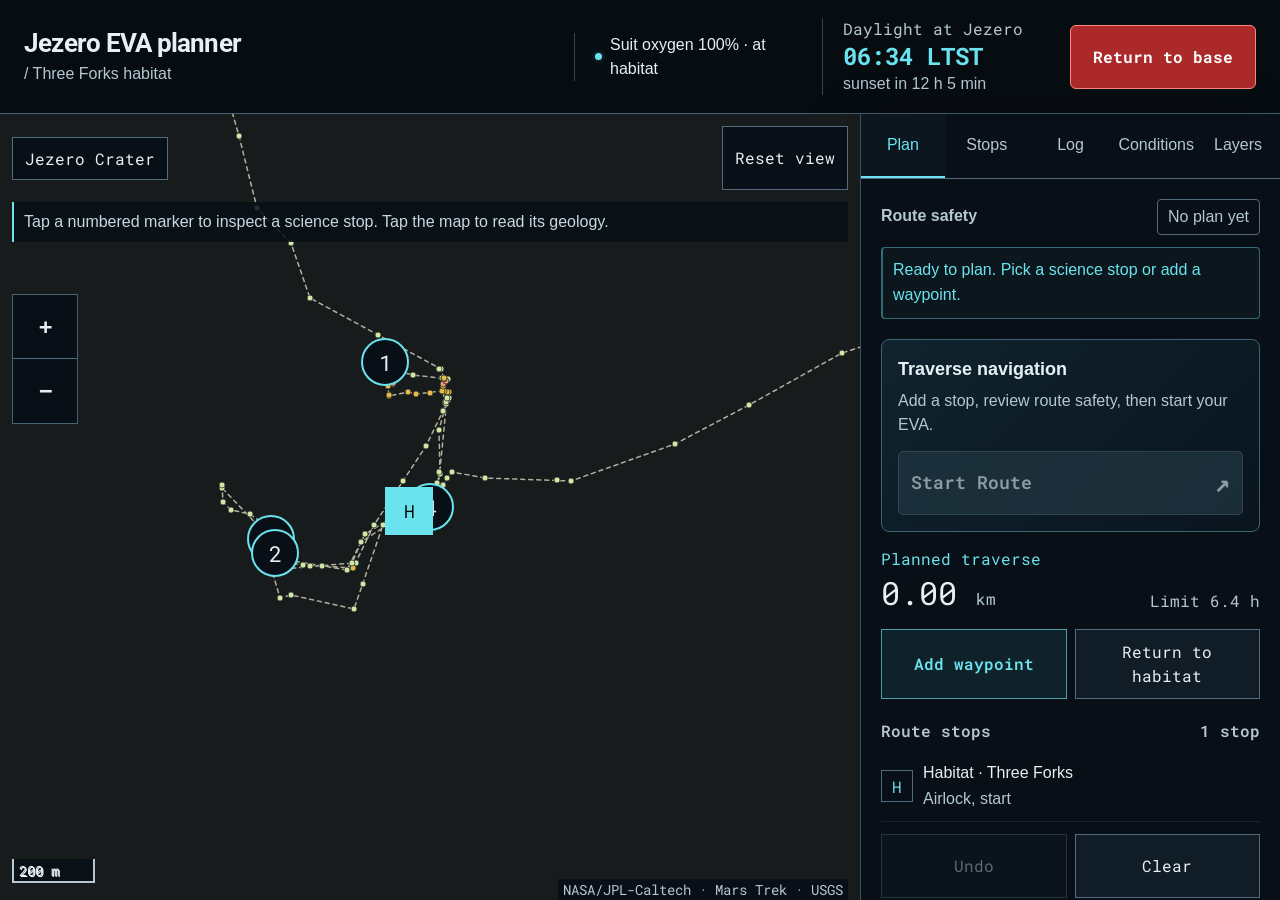
==== commit 6038edfc: "Add files via upload" ====
--- a/index.html
+++ b/index.html
@@ -3,44 +3,33 @@
 <head>
   <meta charset="UTF-8">
   <meta name="viewport" content="width=device-width,initial-scale=1,viewport-fit=cover">
-  <meta name="theme-color" content="#05090d">
-  <title>Jezero EVA planner</title>
+  <meta name="theme-color" content="#080f16">
+  <meta name="description" content="Plan a Jezero science traverse, simulate your EVA and navigate back to Three Forks habitat.">
+  <title>Jezero EVA planner / Three Forks habitat</title>
   <link rel="stylesheet" href="assets/vendor/leaflet.css">
   <link rel="stylesheet" href="css/styles.css">
 </head>
 <body>
-<main id="flightDeck" class="flight-deck" aria-label="Jezero EVA planner">
-  <header class="mission-bar">
+<main id="flightDeck" class="flight-deck">
+  <header class="mission-bar" aria-label="Mission overview">
     <div class="mission-identity">
       <h1 class="brand">Jezero EVA planner</h1>
-      <p class="mission-id">Three Forks habitat</p>
+      <p class="mission-id">/ Three Forks habitat</p>
     </div>
-    <div class="mission-summary" role="status" aria-live="polite" aria-atomic="true">
-      <strong id="verdict" class="tag">No plan yet</strong>
-      <span id="duration">Limit 6.4 h</span>
+    <div id="suitStatus" class="suit-status" data-state="nominal">
+      <span class="status-light" aria-hidden="true"></span>
+      <strong id="suitReadout">Suit oxygen 100%</strong>
     </div>
-    <div id="suitStatus" class="suit-status" data-state="standby">
-      <span class="status-light" aria-hidden="true"></span>
-      <strong id="suitReadout">Oxygen after EVA 100%</strong>
-    </div>
-    <div id="solarStatus" class="solar-status" aria-label="Jezero local solar time">
+    <div id="solarStatus" class="solar-status">
       <span class="solar-label">Daylight at Jezero</span>
       <strong id="solarTime">--:-- LTST</strong>
       <span id="solarNote">Calculating solar time…</span>
     </div>
-    <div class="mission-actions">
-      <button id="emergencyRTB" type="button" aria-controls="rtbPanel">Return to base</button>
-    </div>
+    <button id="emergencyRTB" type="button">Return to base</button>
   </header>
-
-  <section class="workspace" aria-label="Map and EVA plan">
-    <aside class="side-panel" aria-label="EVA planning panel">
-      <div class="station-switch" role="group" aria-label="Station">
-        <span>Station</span>
-        <button id="stationControl" type="button" aria-pressed="true">Mission control</button>
-        <button id="stationCrew" type="button" aria-pressed="false">Crew</button>
-      </div>
-      <nav class="panel-tabs" role="tablist" aria-label="Planner tabs">
+  <section class="workspace" aria-label="EVA planning workspace">
+    <aside class="side-panel" aria-label="Traverse planner">
+      <nav class="panel-tabs" role="tablist" aria-label="Planner tools">
         <button id="planTab" type="button" role="tab" data-panel="routePanel" aria-controls="routePanel" aria-selected="true" tabindex="0">Plan</button>
         <button id="stopsTab" type="button" role="tab" data-panel="sitesPanel" aria-controls="sitesPanel" aria-selected="false" tabindex="-1">Stops</button>
         <button id="logTab" type="button" role="tab" data-panel="sampling" aria-controls="sampling" aria-selected="false" tabindex="-1">Log</button>
@@ -48,36 +37,38 @@
         <button id="layersTab" type="button" role="tab" data-panel="layersPanel" aria-controls="layersPanel" aria-selected="false" tabindex="-1">Layers</button>
       </nav>
       <div class="panel-scroll">
-        <section id="uplinkInbox" class="uplink-inbox" aria-labelledby="uplinkFrom" hidden>
-          <h2 id="uplinkFrom">Incoming route</h2>
-          <p id="uplinkSummary"></p>
-          <p id="uplinkStops"></p>
-          <p class="muted">Accepting replaces the plan on this screen.</p>
-          <div class="uplink-actions">
-            <button id="uplinkAccept" class="primary" type="button">Accept route</button>
-            <button id="uplinkDecline" type="button">Decline</button>
-          </div>
-        </section>
         <section id="routePanel" role="tabpanel" aria-labelledby="planTab" tabindex="0">
-          <div id="alerts" role="status" aria-live="polite"></div>
-          <div class="route-summary">
-            <div><h2>Distance</h2><strong id="distance">0.00 <small>km</small></strong></div>
-            <span id="pointCount" class="muted">1 stop</span>
-          </div>
-          <div class="route-actions">
-            <button id="addMode" class="primary" type="button" aria-pressed="false">Add waypoint</button>
-            <button id="returnHome" type="button">Return to habitat</button>
-          </div>
-          <button id="sendToHud" class="hud-launch" type="button" aria-haspopup="dialog" aria-controls="hudView">Send to HUD</button>
-          <button id="uplinkSend" class="hud-launch" type="button">Uplink route to crew</button>
-          <p id="uplinkStatus" class="uplink-status" role="status"></p>
-          <p id="uplinkLink" class="uplink-status"></p>
-          <h2 class="plan-label">Route stops</h2>
+          <section class="route-safety" aria-labelledby="safetyTitle">
+            <div class="panel-title"><h2 id="safetyTitle">Route safety</h2><span id="verdict" class="tag" role="status">No plan yet</span></div>
+            <div id="alerts" aria-label="Route warnings"></div>
+          <section id="rtbPanel" class="rtb-panel" aria-labelledby="rtbTitle" hidden>
+            <h2 id="rtbTitle">Return to base</h2>
+            <p id="rtbStatus" role="status">Start a route, then use Return to base to navigate home from your simulated position.</p>
+          </section>
+
+          </section>
+          <section class="navigation-panel" aria-labelledby="navigationTitle">
+            <h2 id="navigationTitle">Traverse navigation</h2>
+            <p id="navigationStatus" role="status" tabindex="-1">Add a stop, review route safety, then start your EVA.</p>
+            <button id="startRoute" class="primary start-route" type="button" disabled>Start Route <span aria-hidden="true">↗</span></button>
+            <div id="activeNavigation" hidden>
+              <div class="navigation-heading"><span id="navigationMode">EVA active</span><strong id="navigationPercent">0%</strong></div>
+              <progress id="navigationProgress" max="100" value="0" aria-label="Active route progress"></progress>
+              <p id="navigationNext"></p>
+              <p id="navigationRemaining" class="muted"></p>
+              <p id="navigationPosition" class="muted"></p>
+              <label for="simulationElapsed">Simulation elapsed <output id="simulationTime" for="simulationElapsed">0 min</output></label>
+              <input id="simulationElapsed" type="range" min="0" max="1" step="0.1" value="0" aria-describedby="simulationNote">
+              <p id="simulationNote" class="muted">Simulated position · 1 EVA minute per second. Drag to preview progress.</p>
+              <div class="navigation-actions"><button id="pauseNavigation" type="button">Pause simulation</button><button id="endNavigation" type="button">End navigation</button></div>
+            </div>
+          </section>
+          <div class="route-summary"><div><span class="eyebrow">Planned traverse</span><div id="distance">0.00 <small>km</small></div></div><span id="duration"></span></div>
+          <div class="route-actions"><button id="addMode" class="primary" type="button" aria-pressed="false">Add waypoint</button><button id="returnHome" type="button">Return to habitat</button></div>
+          <h2 class="plan-label">Route stops <span id="pointCount">1 stop</span></h2>
           <ol id="routeList" aria-label="Planned route stops"></ol>
-          <div class="small-actions">
-            <button id="undo" type="button">Undo</button>
-            <button id="clear" type="button">Clear</button>
-          </div>
+          <div class="small-actions"><button id="undo" type="button">Undo</button><button id="clear" type="button">Clear</button></div>
+          <button id="sendToHud" class="hud-launch" type="button">Send to HUD</button>
           <h2 class="budget-title">Suit reserves <span id="reserveNote">Keep 20%</span></h2>
           <div id="budgets"></div>
           <section class="profile" aria-labelledby="profileTitle">
@@ -88,17 +79,6 @@
             <summary>Route details</summary>
             <div id="stats" class="stats"></div>
           </details>
-          <section id="rtbPanel" class="rtb-panel" aria-labelledby="rtbTitle">
-            <h2 id="rtbTitle">Return to base</h2>
-            <div class="rtb-position">
-              <label for="crewPosition">Crew position · manual</label>
-              <select id="crewPosition" aria-describedby="positionNote"></select>
-              <p id="positionNote">Select your actual stop. The default is the planned endpoint; there is no live position feed.</p>
-            </div>
-            <button id="calculateRTB" type="button">Calculate return route</button>
-            <p id="rtbStatus" role="status">Compute the fastest walking route to the habitat on the recorded rover traverse.</p>
-            <button id="dismissRTB" type="button" hidden>Dismiss return route</button>
-          </section>
           <button id="export" class="export" type="button">Export plan (JSON)</button>
         </section>
 
@@ -119,6 +99,7 @@
                 <button id="stopDictation" type="button" disabled>Stop dictation</button>
               </div>
               <p id="speechStatus" role="status"></p>
+              <button id="typeSample" type="button" hidden>Type a note</button>
               <p id="speechInterim" aria-live="off"></p>
               <label for="sampleText">Observations · review before saving</label>
               <textarea id="sampleText" rows="5" placeholder="Rock texture, bedding, sample ID, collection method…" aria-describedby="sampleHelp"></textarea>
@@ -170,7 +151,7 @@
 <dialog id="hudView" class="hud-view" aria-labelledby="hudTitle" aria-describedby="hudContext">
   <div class="visor-frame" aria-hidden="true"><i></i><i></i><i></i><i></i></div>
   <header class="hud-header">
-    <div><h2 id="hudTitle">Visor simulation</h2><p id="hudContext">Plan estimates · manual position · no live suit feed</p></div>
+    <div><h2 id="hudTitle">Visor simulation</h2><p id="hudContext">Plan estimates · simulated position · no live suit feed · background is a placeholder picture, not a live camera</p></div>
     <button id="closeHud" type="button" autofocus>Close HUD View</button>
   </header>
   <div class="hud-telemetry" role="status" aria-live="polite" aria-atomic="true">
@@ -202,11 +183,11 @@
 <script src="data/medaJezero.js"></script>
 <script src="js/crewRouter.js"></script>
 <script src="js/planner.js"></script>
+<script src="js/navigation.js"></script>
 <script src="js/nasaApi.js"></script>
 <script src="js/speechNotes.js"></script>
 <script src="js/sampleLog.js"></script>
 <script src="js/hud.js"></script>
-<script src="js/uplink.js"></script>
 <script src="js/app.js"></script>
 <script src="js/solarClock.js"></script>
 <script src="js/panels.js"></script>
--- a/css/styles.css
+++ b/css/styles.css
@@ -46,7 +46,6 @@
 .mission-identity { margin-right: auto; min-width: 0; }
 .brand { font: 700 24px/1.3 var(--display); }
 .mission-id { color: var(--muted); font-size: 16px; margin-top: 2px; }
-.mission-summary { display: flex; flex-wrap: wrap; align-items: center; gap: 8px 12px; }
 #duration { font: 16px/1.5 var(--mono); }
 .tag { padding: 6px 10px; border: 1px solid var(--line); color: var(--muted); font-size: 20px; }
 .tag.good { color: var(--accent); border-color: #387d85; background: #6be3ee0d; }
@@ -58,7 +57,6 @@
 .suit-status[data-state="standby"] .status-light { background: var(--muted); }
 .suit-status[data-state="low"] { color: var(--danger); }
 .suit-status[data-state="low"] .status-light { background: var(--danger); box-shadow: 0 0 6px #ff655f55; }
-.mission-actions { display: flex; gap: 8px; }
 #emergencyRTB { color: #fff; background: #ac2929; border-color: #ff8980; font-weight: 700; }
 #emergencyRTB:hover { background: #d03833; border-color: #fff; }
 
@@ -118,13 +116,10 @@
 .stat { display: flex; align-items: center; justify-content: space-between; gap: 8px; padding: 8px 0; border-bottom: 1px solid #2a3d4b77; color: var(--muted); }
 .stat span:last-child { color: var(--text); font-family: var(--mono); text-align: right; }
 .rtb-panel { display: grid; gap: 12px; padding-top: 16px; margin-top: 20px; border-top: 1px solid #87413e; scroll-margin-top: 8px; }
-.rtb-position label { color: #ffaaa3; }
-#positionNote, #rtbStatus { color: var(--muted); line-height: 1.6; }
-#positionNote { margin-top: 8px; }
+#rtbStatus { color: var(--muted); line-height: 1.6; }
 #rtbStatus { white-space: pre-line; }
 #rtbStatus.warning { color: var(--warn); border-left: 2px solid var(--warn); padding-left: 8px; }
 #rtbStatus.danger { color: #fff; background: #78241f; border: 1px solid var(--danger); padding: 10px; }
-#dismissRTB { color: var(--danger); }
 .export { width: 100%; margin-top: 20px; color: var(--muted); }
 .reserve-note { color: var(--muted); line-height: 1.6; }
 
@@ -227,9 +222,7 @@
   .mission-bar { padding: 12px; gap: 10px; }
 
   .brand { font-size: 24px; }
-  .mission-summary { gap: 8px; }
-  .mission-actions button { flex: 1; }
-  .panel-scroll { padding: 12px; }
+    .panel-scroll { padding: 12px; }
   .panel-tabs button { padding-inline: 3px; font-family: var(--body); }
   .target-card { grid-template-columns: 96px minmax(0, 1fr); }
   dialog { width: 100%; padding-left: max(16px, env(safe-area-inset-left)); }
@@ -243,9 +236,7 @@
 .leaflet-control-attribution a { min-width: var(--target-size); justify-content: center; }
 .leaflet-control-zoom a { font-size: 30px; }
 .marker-symbol { font-size: 22px; }
-.mission-bar { display: grid; grid-template-columns: minmax(175px, 1fr) auto auto minmax(200px, 1fr) auto; gap: 12px 16px; }
 .mission-identity { margin: 0; }
-.mission-summary { flex-direction: column; align-items: flex-start; gap: 4px; }
 .suit-status { max-width: 215px; }
 .solar-status { display: grid; align-content: center; font: 16px/1.4 var(--mono); }
 .solar-label { color: var(--muted); }
@@ -286,23 +277,9 @@
 .hud-return-path { fill: none; stroke: #ffca65; stroke-width: 2; stroke-dasharray: 5 4; }
 .hud-base-marker { fill: #03121b; stroke: #fff; stroke-width: 2; }
 .hud-position-marker { fill: #adfaff; stroke: #03121b; stroke-width: 2; }
-@media (max-width: 1100px) {
-  .mission-bar { grid-template-columns: minmax(0, 1fr) minmax(0, 1fr) auto; }
-  .mission-identity { grid-column: 1; grid-row: 1; }
-  .mission-summary { grid-column: 2; grid-row: 1; }
-  .suit-status { grid-column: 2; grid-row: 2; max-width: none; }
-  .solar-status { grid-column: 1; grid-row: 2; }
-  .mission-actions { grid-column: 3; grid-row: 1 / 3; }
-}
+
 @media (max-width: 700px) {
-  .mission-bar { grid-template-columns: minmax(0, 1fr) auto; }
-  .mission-identity { grid-column: 1 / -1; grid-row: 1; }
-  .mission-summary { grid-column: 1 / -1; grid-row: 2; flex-direction: row; align-items: center; flex-wrap: wrap; }
-  .solar-status { grid-column: 1; grid-row: 3; }
-  .suit-status { grid-column: 1 / -1; grid-row: 4; }
-  .mission-actions { grid-column: 2; grid-row: 3; }
-  .mission-actions button { max-width: 140px; }
-  .panel-tabs { display: grid; grid-template-columns: repeat(3, minmax(64px, 1fr)); }
+    .panel-tabs { display: grid; grid-template-columns: repeat(3, minmax(64px, 1fr)); }
   .hud-view { padding: 24px; }
   .hud-header { gap: 12px; }
   .hud-header > div { padding: 8px; }
@@ -330,20 +307,104 @@
   .hud-telemetry { position: static; grid-row: 3; }
 }
 
-/* ---------- Stations and route uplink (js/uplink.js) ---------- */
-.station-switch { display: flex; align-items: center; gap: 8px; padding: 8px 12px; border-bottom: 1px solid var(--line); }
-.station-switch span { color: var(--muted); font-family: var(--mono); margin-right: auto; }
-.station-switch button { min-height: 48px; padding: 6px 12px; }
-.station-switch button[aria-pressed="true"] { color: #05090d; background: var(--accent); border-color: var(--accent); font-weight: 600; }
-.uplink-status { margin: 8px 0 0; color: var(--muted); font-size: .9em; }
-.uplink-status:empty { display: none; }
-.uplink-status.good { color: var(--accent); }
-.uplink-status.warn { color: var(--warn); }
-.uplink-inbox { margin-bottom: 12px; padding: 12px; border: 1px solid var(--accent); border-left-width: 4px; background: #6be3ee10; }
-.uplink-inbox h2 { margin: 0 0 6px; color: var(--accent); font-family: var(--mono); font-size: 1em; }
-.uplink-inbox p { margin: 0 0 6px; }
-#uplinkSummary { font-family: var(--mono); color: var(--text); }
-.uplink-actions { display: flex; gap: 8px; margin-top: 10px; }
-.uplink-actions button { flex: 1; }
 .weather-history { margin-top: 8px; }
 .weather-history summary { cursor: pointer; color: var(--accent); font-family: var(--mono); padding: 8px 0; }
+
+/* Visor background: the view through the helmet. The edge shading keeps the
+   readouts legible over a bright photo. Swap the file name to change the picture. */
+.hud-view {
+  background:
+    radial-gradient(ellipse at center, transparent 35%, #030e17c0 100%),
+    url('../MarsHelmetViewPlaceholder.jpg') center / cover no-repeat #1a120d;
+}
+
+/* Mission overview: four clear anchors, with route decisions kept in Plan. */
+.mission-bar { display: grid; grid-template-columns: minmax(220px, 1fr) minmax(170px, auto) minmax(220px, auto) auto; gap: 20px 28px; padding: 18px 24px; }
+.mission-identity { margin: 0; }
+.brand { font-size: clamp(22px, 2vw, 28px); letter-spacing: -.03em; }
+.mission-id { font-family: var(--body); }
+.suit-status { max-width: 220px; padding-left: 20px; border-left: 1px solid #304654; }
+.suit-status strong { font-family: var(--body); font-weight: 500; }
+.status-light { width: 7px; height: 7px; border-radius: 50%; }
+.solar-status { padding-left: 20px; border-left: 1px solid #304654; }
+#solarTime { font-size: 24px; line-height: 1.35; }
+#solarNote { font-family: var(--body); }
+#emergencyRTB { padding-inline: 22px; border-radius: 6px; }
+.side-panel { box-shadow: -12px 0 40px #0003; }
+.panel-scroll { padding: 20px; }
+.route-safety .panel-title { align-items: flex-start; margin-bottom: 12px; flex-wrap: wrap; }
+.route-safety h2 { color: var(--muted); padding-top: 5px; }
+.tag { font: 500 16px/1.5 var(--body); border-radius: 4px; padding: 5px 10px; }
+.alert { border-radius: 4px; font-size: 16px; line-height: 1.55; }
+.navigation-panel { margin-top: 20px; padding: 16px; border: 1px solid #3b6573; border-radius: 8px; background: linear-gradient(135deg, #10232e, #0a151e); }
+.navigation-panel h2 { font-size: 18px; }
+#navigationStatus { color: var(--muted); margin: 6px 0 14px; line-height: 1.5; }
+.start-route { display: flex; justify-content: space-between; align-items: center; width: 100%; background: var(--accent); color: #061319; border-color: var(--accent); border-radius: 5px; font-size: 18px; }
+.start-route:hover { background: #a6f5fb; }
+.start-route:disabled { background: #203540; border-color: #3b5363; color: var(--muted); opacity: .75; }
+.start-route span { font-size: 26px; }
+.navigation-heading { display: flex; justify-content: space-between; gap: 8px; color: var(--accent); font: 16px var(--mono); }
+#navigationProgress { width: 100%; height: 10px; margin: 12px 0; border: 0; accent-color: var(--accent); border-radius: 8px; overflow: hidden; background: #203540; }
+#navigationProgress::-webkit-progress-bar { background: #203540; }
+#navigationProgress::-webkit-progress-value { background: var(--accent); }
+#navigationProgress::-moz-progress-bar { background: var(--accent); }
+#navigationNext { font-weight: 600; }
+#navigationRemaining, #navigationPosition { margin-top: 6px; }
+#activeNavigation label { display: flex; flex-wrap: wrap; justify-content: space-between; margin: 16px 0 0; gap: 8px; font-family: var(--body); }
+#simulationElapsed { width: 100%; min-height: var(--target-size); margin: 0; accent-color: var(--accent); cursor: pointer; }
+#simulationNote { font-size: 16px; }
+.navigation-actions { display: grid; grid-template-columns: 1fr 1fr; gap: 8px; margin-top: 12px; }
+.navigation-actions button { min-width: 0; padding-inline: 8px; font-family: var(--body); border-radius: 4px; }
+.navigation-marker { display: grid; place-items: center; color: #061319; border: 3px solid #ecfeff; border-radius: 50%; background: #6be3ee; box-shadow: 0 0 0 7px #6be3ee30, 0 4px 16px #000a; font: 700 28px/1 var(--body); }
+.route-summary { align-items: flex-end; }
+#duration { max-width: 150px; text-align: right; color: var(--muted); }
+.sample-log-heading { display: flex; justify-content: space-between; align-items: center; gap: 12px; }
+.sample-log-heading time { min-width: 0; overflow-wrap: anywhere; line-height: 1.5; }
+.delete-sample { color: #ffaaa3; border-color: #7f4947; background: transparent; flex: none; border-radius: 4px; }
+.delete-sample:hover { background: #ff655f18; border-color: var(--danger); }
+#sampleLogs:empty::after { content: 'No saved logs at this stop yet.'; display: block; padding: 16px 0; color: var(--muted); }
+#typeSample { margin-bottom: 12px; border-color: var(--warn); color: var(--warn); }
+@media (max-width: 1120px) {
+  .mission-bar { grid-template-columns: minmax(220px, 1fr) minmax(220px, 1fr) auto; gap: 12px 24px; }
+  .mission-identity { grid-column: 1; grid-row: 1; }
+  .suit-status { grid-column: 1; grid-row: 2; border: 0; padding: 0; max-width: none; }
+  .solar-status { grid-column: 2; grid-row: 1 / 3; }
+  #emergencyRTB { grid-column: 3; grid-row: 1 / 3; }
+  .workspace { grid-template-columns: minmax(0, 1fr) minmax(360px, 400px); }
+}
+@media (orientation: portrait), (max-width: 700px) {
+  .workspace { grid-template-columns: minmax(0, 1fr); }
+}
+@media (max-width: 700px) {
+  .mission-bar { grid-template-columns: minmax(0, 1fr) auto; gap: 12px 16px; padding: 14px 16px; }
+  .mission-identity { grid-column: 1 / -1; grid-row: 1; }
+  .solar-status { grid-column: 1; grid-row: 2; padding: 0; border: 0; min-width: 0; }
+  .suit-status { grid-column: 1 / -1; grid-row: 3; }
+  #emergencyRTB { grid-column: 2; grid-row: 2; max-width: 140px; padding-inline: 12px; }
+  .panel-tabs { display: flex; overflow-x: auto; }
+  .panel-tabs button { flex: 1 0 64px; }
+  #conditionsTab { flex-basis: 96px; }
+  .panel-scroll { padding: 16px; }
+}
+@media (max-width: 360px) {
+  .mission-bar { padding-inline: 12px; gap: 10px; }
+  .panel-scroll { padding: 12px; }
+  .route-actions { flex-wrap: wrap; }
+  .route-actions button { flex-basis: 100%; }
+}
+
+@media (min-width: 701px) and (max-width: 800px) {
+  .mission-bar { grid-template-columns: minmax(0, 1fr) auto; gap: 10px 20px; }
+  .mission-identity { grid-column: 1; grid-row: 1; }
+  .suit-status { grid-column: 1; grid-row: 2; }
+  .solar-status { grid-column: 2; grid-row: 1; }
+  #emergencyRTB { grid-column: 2; grid-row: 2; }
+}
+@media (max-width: 700px) {
+  .hud-view[open] { display: grid; gap: 20px; align-content: start; }
+  .hud-header { flex-wrap: wrap; }
+  .hud-header > div { flex: 1 1 220px; }
+  #closeHud { width: auto; }
+  .hud-map { position: static; width: min(100%, 280px); margin-left: auto; }
+  .hud-telemetry { position: static; }
+}
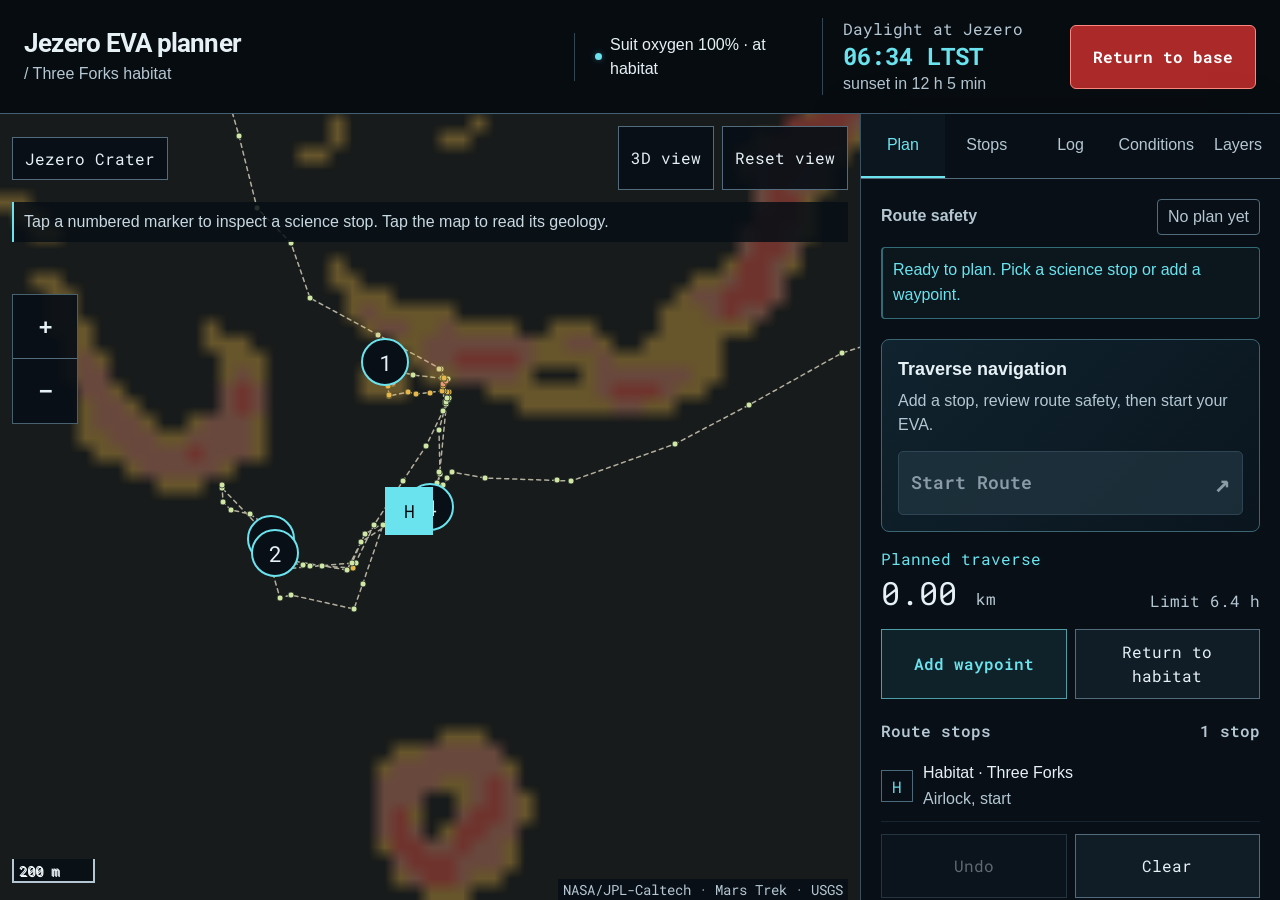
==== commit 632074be: "Add files via upload" ====
--- a/index.html
+++ b/index.html
@@ -135,7 +135,7 @@
     </aside>
 
     <section class="map-panel" aria-label="Jezero terrain map">
-      <div class="map-toolbar"><span>Jezero Crater</span><button id="resetView" type="button">Reset view</button></div>
+      <div class="map-toolbar"><span>Jezero Crater</span><button id="open3d" type="button" aria-haspopup="dialog" aria-controls="terrainView">3D view</button><button id="resetView" type="button">Reset view</button></div>
       <p id="mapHint" class="map-hint"></p>
       <div id="mapWrap"><div id="map" aria-label="Interactive Mars map"></div></div>
       <p id="readout" class="map-readout" aria-live="off"></p>
@@ -143,6 +143,30 @@
   </section>
 </main>
 
+<dialog id="terrainView" class="terrain-view" aria-labelledby="terrainTitle" aria-describedby="terrainNote">
+  <header class="terrain-header">
+    <div>
+      <h2 id="terrainTitle">3D terrain · Jezero delta front</h2>
+      <p id="terrainNote">USGS / NASA CTX elevation model, 40 m cells, 4.5 km across. Drag to rotate and tilt. Terrain guidance only: rocks and small ledges are not resolved.</p>
+    </div>
+    <button id="closeTerrain" type="button" autofocus>Close 3D view</button>
+  </header>
+  <canvas id="terrainCanvas" aria-label="Three-dimensional terrain with the planned route, science stops and habitat"></canvas>
+  <footer class="terrain-controls">
+    <div class="terrain-buttons" role="group" aria-label="3D view controls">
+      <button id="terrainLeft" type="button">Rotate left</button>
+      <button id="terrainRight" type="button">Rotate right</button>
+      <button id="terrainUp" type="button">Tilt up</button>
+      <button id="terrainDown" type="button">Tilt down</button>
+      <button id="terrainIn" type="button">Zoom in</button>
+      <button id="terrainOut" type="button">Zoom out</button>
+      <button id="terrainHeight" type="button">Height ×2</button>
+      <button id="terrainColour" type="button">Show slope</button>
+    </div>
+    <p id="terrainLegend"></p>
+  </footer>
+</dialog>
+
 <dialog id="inspection" aria-label="Science stop inspection">
   <button id="closeDrawer" type="button" aria-label="Close inspection">×</button>
   <div id="drawerContent"></div>
@@ -154,6 +178,15 @@
     <div><h2 id="hudTitle">Visor simulation</h2><p id="hudContext">Plan estimates · simulated position · no live suit feed · background is a placeholder picture, not a live camera</p></div>
     <button id="closeHud" type="button" autofocus>Close HUD View</button>
   </header>
+  <div class="hud-controls">
+    <p id="hudStep"></p>
+    <div class="hud-buttons">
+      <button id="hudStart" type="button">Start route</button>
+      <button id="hudPause" type="button" hidden>Pause simulation</button>
+      <button id="hudTalk" type="button" aria-pressed="false">Voice command</button>
+    </div>
+    <p id="hudVoice" role="status" aria-live="polite"></p>
+  </div>
   <div class="hud-telemetry" role="status" aria-live="polite" aria-atomic="true">
     <div class="hud-reading"><span>O₂ at position · estimate</span><strong id="hudOxygen">--</strong><small id="hudOxygenNote"></small></div>
     <div class="hud-reading"><span>Return to base</span><strong id="hudReturn">--</strong><small id="hudReturnNote"></small></div>
@@ -181,6 +214,8 @@
 <script src="js/roverTraverse.js"></script>
 <script src="js/marsData.js"></script>
 <script src="data/medaJezero.js"></script>
+<script src="data/jezeroElevation.js"></script>
+<script src="js/terrain.js"></script>
 <script src="js/crewRouter.js"></script>
 <script src="js/planner.js"></script>
 <script src="js/navigation.js"></script>
@@ -188,6 +223,8 @@
 <script src="js/speechNotes.js"></script>
 <script src="js/sampleLog.js"></script>
 <script src="js/hud.js"></script>
+<script src="js/terrain3d.js"></script>
+<script src="js/visorControls.js"></script>
 <script src="js/app.js"></script>
 <script src="js/solarClock.js"></script>
 <script src="js/panels.js"></script>
--- a/css/styles.css
+++ b/css/styles.css
@@ -408,3 +408,39 @@
   .hud-map { position: static; width: min(100%, 280px); margin-left: auto; }
   .hud-telemetry { position: static; }
 }
+
+/* ---------- Visor: step and voice controls (js/visorControls.js) ---------- */
+.hud-controls { position: relative; width: min(520px, calc(100% - 330px)); margin-top: 12px; padding: 12px 14px; background: #03121beb; border-left: 2px solid #adfaff; }
+.hud-controls p { margin: 0; color: #d0eff4; font: 16px/1.5 var(--mono); overflow-wrap: anywhere; }
+#hudStep { color: #adfaff; font-weight: 600; }
+#hudVoice:empty { display: none; }
+.hud-buttons { display: flex; flex-wrap: wrap; gap: 8px; margin: 10px 0; }
+.hud-buttons button { flex: 1 1 140px; background: #03121bf2; color: #d9fcff; border: 1px solid #adfaff; }
+.hud-buttons button:disabled { opacity: .45; }
+#hudStart:not(:disabled), #hudTalk[aria-pressed="true"] { background: #adfaff; color: #03121b; font-weight: 600; }
+@media (max-width: 900px) {
+  .hud-controls { width: calc(100% - 320px); }
+}
+@media (max-width: 700px) {
+  .hud-controls { width: auto; }
+}
+
+/* ---------- 3D terrain view (js/terrain3d.js) ---------- */
+.map-toolbar { gap: 8px; }
+.map-toolbar span { margin-right: auto; }
+.terrain-view { inset: 0; margin: 0; width: 100vw; max-width: none; height: 100vh; height: 100dvh; max-height: none; padding: 0; border: 0; background: #05090d; color: var(--text); }
+.terrain-view[open] { display: flex; flex-direction: column; }
+.terrain-view::backdrop { background: #05090d; }
+.terrain-header { display: flex; justify-content: space-between; align-items: flex-start; gap: 16px; padding: max(14px, env(safe-area-inset-top)) 18px 12px; border-bottom: 1px solid var(--line); }
+.terrain-header h2 { margin: 0 0 4px; font: 600 20px/1.4 var(--mono); color: var(--accent); }
+.terrain-header p, .terrain-controls p { margin: 0; color: var(--muted); max-width: 76ch; }
+#closeTerrain { flex: none; }
+#terrainCanvas { flex: 1 1 0; min-height: 0; width: 100%; touch-action: none; cursor: grab; background: radial-gradient(ellipse at 50% 30%, #1a120d 0%, #05090d 75%); }
+#terrainCanvas:active { cursor: grabbing; }
+.terrain-controls { padding: 12px 18px max(12px, env(safe-area-inset-bottom)); border-top: 1px solid var(--line); }
+.terrain-buttons { display: flex; flex-wrap: wrap; gap: 8px; margin-bottom: 8px; }
+.terrain-buttons button { flex: 1 1 120px; }
+@media (max-width: 700px) {
+  .terrain-header p { display: none; } /* the caveat stays in the legend line below */
+  .terrain-buttons button { flex-basis: 40%; }
+}
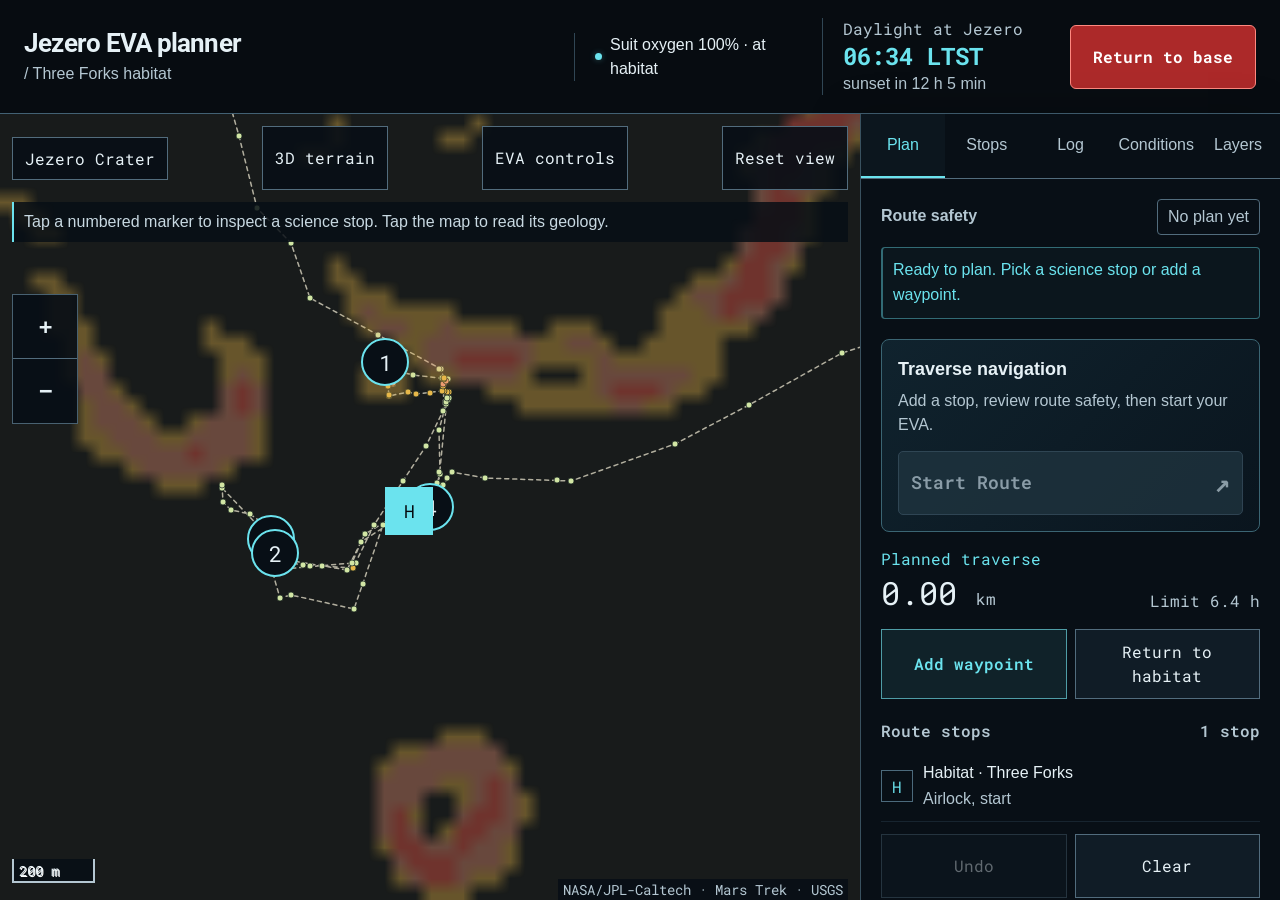
==== commit 0b7e2385: "Merge branch 'main' of https://github.com/sofia-kirilov/nasa-spaceapps-challenge-martian-map-track-Z" ====
--- a/index.html
+++ b/index.html
@@ -135,7 +135,7 @@
     </aside>
 
     <section class="map-panel" aria-label="Jezero terrain map">
-      <div class="map-toolbar"><span>Jezero Crater</span><button id="open3d" type="button" aria-haspopup="dialog" aria-controls="terrainView">3D view</button><button id="resetView" type="button">Reset view</button></div>
+      <div class="map-toolbar"><span>Jezero Crater</span><button id="open3d" type="button">3D terrain</button><button id="openCommands" type="button">EVA controls</button><button id="resetView" type="button">Reset view</button></div>
       <p id="mapHint" class="map-hint"></p>
       <div id="mapWrap"><div id="map" aria-label="Interactive Mars map"></div></div>
       <p id="readout" class="map-readout" aria-live="off"></p>
@@ -166,7 +166,7 @@
     <p id="terrainLegend"></p>
   </footer>
 </dialog>
-
+<dialog id="evaCommands" aria-labelledby="commandsTitle"><h2 id="commandsTitle">EVA controls</h2><button id="closeCommands" type="button">Close controls</button><p id="hudStep"></p><div class="eva-command-buttons"><button id="hudBack" type="button">Back one stop</button><button id="hudNext" type="button">Start route</button><button id="hudTalk" type="button" aria-pressed="false">Voice command</button></div><p id="hudVoice" role="status"></p><p>Waypoint commands pause the simulation at the selected stop. Return to base always uses the active simulated position.</p></dialog>
 <dialog id="inspection" aria-label="Science stop inspection">
   <button id="closeDrawer" type="button" aria-label="Close inspection">×</button>
   <div id="drawerContent"></div>
@@ -178,15 +178,6 @@
     <div><h2 id="hudTitle">Visor simulation</h2><p id="hudContext">Plan estimates · simulated position · no live suit feed · background is a placeholder picture, not a live camera</p></div>
     <button id="closeHud" type="button" autofocus>Close HUD View</button>
   </header>
-  <div class="hud-controls">
-    <p id="hudStep"></p>
-    <div class="hud-buttons">
-      <button id="hudStart" type="button">Start route</button>
-      <button id="hudPause" type="button" hidden>Pause simulation</button>
-      <button id="hudTalk" type="button" aria-pressed="false">Voice command</button>
-    </div>
-    <p id="hudVoice" role="status" aria-live="polite"></p>
-  </div>
   <div class="hud-telemetry" role="status" aria-live="polite" aria-atomic="true">
     <div class="hud-reading"><span>O₂ at position · estimate</span><strong id="hudOxygen">--</strong><small id="hudOxygenNote"></small></div>
     <div class="hud-reading"><span>Return to base</span><strong id="hudReturn">--</strong><small id="hudReturnNote"></small></div>
@@ -214,8 +205,6 @@
 <script src="js/roverTraverse.js"></script>
 <script src="js/marsData.js"></script>
 <script src="data/medaJezero.js"></script>
-<script src="data/jezeroElevation.js"></script>
-<script src="js/terrain.js"></script>
 <script src="js/crewRouter.js"></script>
 <script src="js/planner.js"></script>
 <script src="js/navigation.js"></script>
@@ -223,6 +212,8 @@
 <script src="js/speechNotes.js"></script>
 <script src="js/sampleLog.js"></script>
 <script src="js/hud.js"></script>
+<script src="data/jezeroElevation.js"></script>
+<script src="js/terrain.js"></script>
 <script src="js/terrain3d.js"></script>
 <script src="js/visorControls.js"></script>
 <script src="js/app.js"></script>
--- a/css/styles.css
+++ b/css/styles.css
@@ -409,25 +409,7 @@
   .hud-telemetry { position: static; }
 }
 
-/* ---------- Visor: step and voice controls (js/visorControls.js) ---------- */
-.hud-controls { position: relative; width: min(520px, calc(100% - 330px)); margin-top: 12px; padding: 12px 14px; background: #03121beb; border-left: 2px solid #adfaff; }
-.hud-controls p { margin: 0; color: #d0eff4; font: 16px/1.5 var(--mono); overflow-wrap: anywhere; }
-#hudStep { color: #adfaff; font-weight: 600; }
-#hudVoice:empty { display: none; }
-.hud-buttons { display: flex; flex-wrap: wrap; gap: 8px; margin: 10px 0; }
-.hud-buttons button { flex: 1 1 140px; background: #03121bf2; color: #d9fcff; border: 1px solid #adfaff; }
-.hud-buttons button:disabled { opacity: .45; }
-#hudStart:not(:disabled), #hudTalk[aria-pressed="true"] { background: #adfaff; color: #03121b; font-weight: 600; }
-@media (max-width: 900px) {
-  .hud-controls { width: calc(100% - 320px); }
-}
-@media (max-width: 700px) {
-  .hud-controls { width: auto; }
-}
-
-/* ---------- 3D terrain view (js/terrain3d.js) ---------- */
-.map-toolbar { gap: 8px; }
-.map-toolbar span { margin-right: auto; }
+/* Additive terrain dialog; existing planner and HUD styling is preserved. */
 .terrain-view { inset: 0; margin: 0; width: 100vw; max-width: none; height: 100vh; height: 100dvh; max-height: none; padding: 0; border: 0; background: #05090d; color: var(--text); }
 .terrain-view[open] { display: flex; flex-direction: column; }
 .terrain-view::backdrop { background: #05090d; }
@@ -444,3 +426,7 @@
   .terrain-header p { display: none; } /* the caveat stays in the legend line below */
   .terrain-buttons button { flex-basis: 40%; }
 }
+
+.eva-command-buttons { display:grid; gap:12px; margin-block:20px; }
+.map-toolbar { flex-wrap:wrap; }
+@media(max-width:700px){ .map-toolbar > span { display:none; } .map-toolbar button { flex:1; } }
